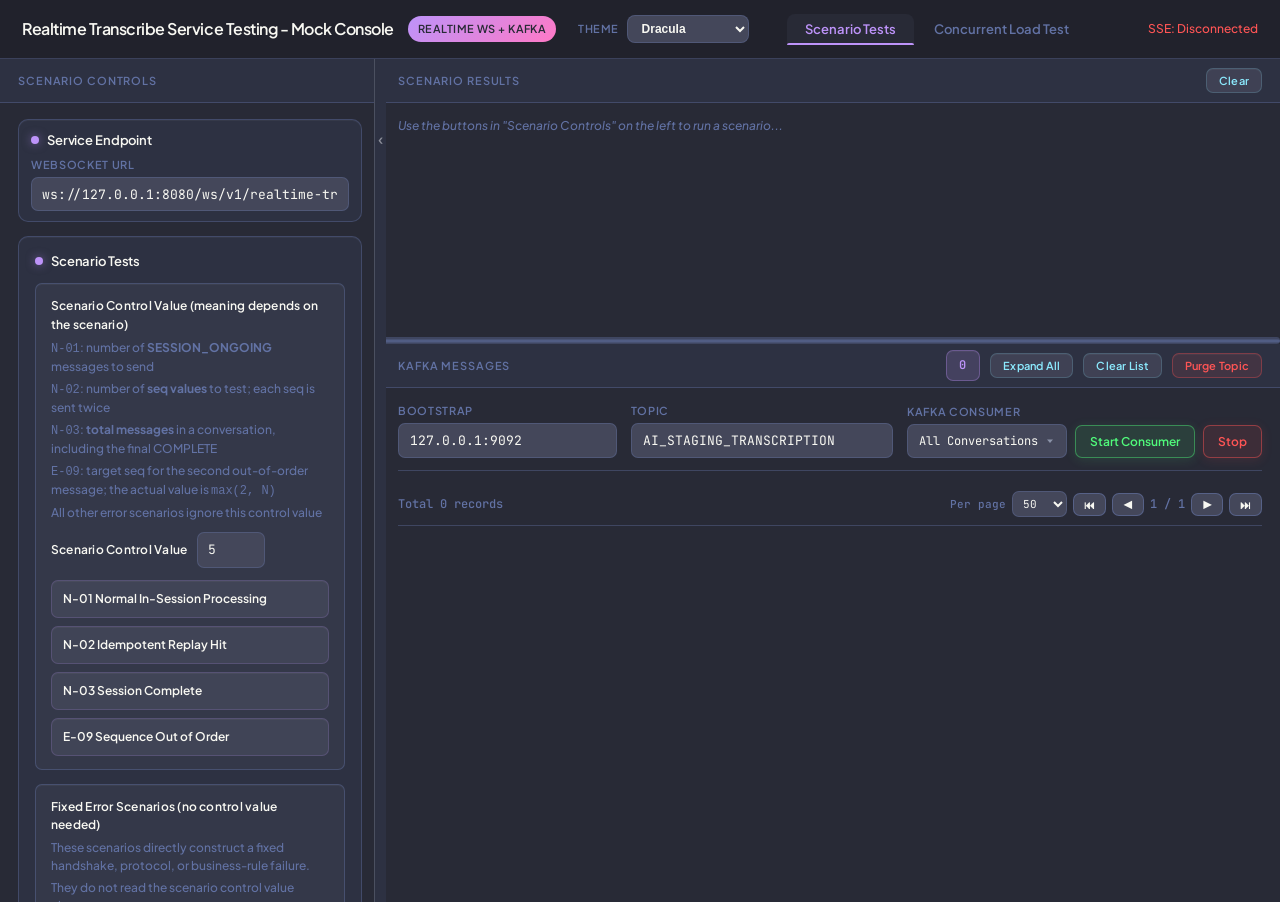
==== mock_client/static/index.html @ d05e58ec "Relocate mock client and remove unused playlist UI" ====
<!DOCTYPE html>
<html lang="en">
<head>
<meta charset="UTF-8">
<meta name="viewport" content="width=device-width, initial-scale=1.0">
<title>Realtime Transcribe Service Testing - Mock Console</title>
<link rel="preconnect" href="https://fonts.googleapis.com">
<link rel="preconnect" href="https://fonts.gstatic.com" crossorigin>
<link href="https://fonts.googleapis.com/css2?family=JetBrains+Mono:wght@400;500&family=Plus+Jakarta+Sans:ital,wght@0,400;0,500;0,600;0,700;1,400&display=swap" rel="stylesheet">
<style>
:root {
  --bg: #1f232b;
  --bg-elevated: #282c34;
  --bg2: #232933;
  --bg3: #2c3440;
  --border: rgba(171, 178, 191, 0.2);
  --border-strong: rgba(171, 178, 191, 0.36);
  --text: #c4cad4;
  --text2: #8b93a1;
  --text-muted: var(--text2);
  --accent: #61afef;
  --accent-dim: rgba(97, 175, 239, 0.16);
  --accent-glow: rgba(97, 175, 239, 0.34);
  --green: #98c379;
  --red: #e06c75;
  --yellow: #e5c07b;
  --orange: #d19a66;
  --font-mono: 'JetBrains Mono', 'Cascadia Code', 'Fira Code', monospace;
  --font-sans: 'Plus Jakarta Sans', system-ui, sans-serif;
  --radius: 10px;
  --radius-sm: 7px;
  /* Type scale: body 14 -> title 16 -> section 13 -> secondary 12 -> label 11 */
  --fs-body: 14px;
  --fs-title: 16px;
  --fs-heading: 13px;
  --fs-ui: 13px;
  --fs-sm: 12px;
  --fs-overline: 11px;
  --fs-mono: 12px;
  --fs-stat: 28px;
  --fs-stat-scenario: 22px;
  --fw-normal: 500;
  --fw-ui: 600;
  --fw-head: 600;
  --fw-overline: 600;
  --fw-label: 600;
  /* Text color on solid buttons (primary and filled danger/success hover states) */
  --btn-on-solid: #f8fafc;
}
[data-theme="night-blue"] {
  --bg: #0f172a;
  --bg-elevated: #111b33;
  --bg2: #17233f;
  --bg3: #1e2d52;
  --border: rgba(148, 163, 184, 0.25);
  --border-strong: rgba(148, 163, 184, 0.45);
  --text: #dbe7ff;
  --text2: #9cb0d9;
  --accent: #38bdf8;
  --accent-dim: rgba(56, 189, 248, 0.18);
  --accent-glow: rgba(56, 189, 248, 0.4);
}
[data-theme="high-contrast"] {
  --bg: #000000;
  --bg-elevated: #0b0b0b;
  --bg2: #121212;
  --bg3: #1b1b1b;
  --border: rgba(255, 255, 255, 0.35);
  --border-strong: rgba(255, 255, 255, 0.62);
  --text: #f5f5f5;
  --text2: #cfcfcf;
  --accent: #00e5ff;
  --accent-dim: rgba(0, 229, 255, 0.2);
  --accent-glow: rgba(0, 229, 255, 0.45);
}
/* Dracula — https://draculatheme.com */
[data-theme="dracula"] {
  --bg: #282a36;
  --bg-elevated: #21222c;
  --bg2: #2d3142;
  --bg3: #44475a;
  --border: rgba(98, 114, 164, 0.4);
  --border-strong: rgba(98, 114, 164, 0.62);
  --text: #f8f8f2;
  --text2: #6272a4;
  --text-muted: #6272a4;
  --accent: #bd93f9;
  --accent-dim: rgba(189, 147, 249, 0.22);
  --accent-glow: rgba(189, 147, 249, 0.5);
  --green: #50fa7b;
  --red: #ff5555;
  --yellow: #f1fa8c;
  --orange: #ffb86c;
  --btn-on-solid: #282a36;
}
[data-theme="dracula"] body {
  background-image:
    radial-gradient(ellipse 120% 80% at 50% -28%, rgba(189, 147, 249, 0.14), transparent 55%),
    radial-gradient(ellipse 80% 50% at 100% 0%, rgba(255, 121, 198, 0.1), transparent 46%);
}
[data-theme="dracula"] header .tag {
  background: linear-gradient(135deg, #bd93f9, #ff79c6);
  color: #282a36;
}
[data-theme="dracula"] .kafka-meta-seq {
  color: #282a36 !important;
  background: linear-gradient(135deg, #bd93f9, #8be9fd);
  box-shadow: 0 0 0 1px rgba(189, 147, 249, 0.55), 0 2px 10px rgba(139, 233, 253, 0.18);
}
[data-theme="dracula"] .kafka-msg .body {
  background: #1e1f29;
  border-color: rgba(189, 147, 249, 0.35);
}
[data-theme="dracula"] .json-key { color: #ff79c6; }
[data-theme="dracula"] .json-string { color: #f1fa8c; }
[data-theme="dracula"] .json-number { color: #bd93f9; }
[data-theme="dracula"] .json-bool { color: #8be9fd; }
[data-theme="dracula"] .json-null { color: #6272a4; }
[data-theme="dracula"] .scenario-toggle-btn:hover {
  background: #44475a !important;
  border-color: rgba(189, 147, 249, 0.55) !important;
}
[data-theme="dracula"] .scenario-toggle-btn:hover::before {
  color: #bd93f9;
}
[data-theme="dracula"] button.primary {
  background: linear-gradient(135deg, #bd93f9, #ff79c6);
  color: var(--btn-on-solid);
  box-shadow: 0 2px 14px rgba(189, 147, 249, 0.35);
}
[data-theme="dracula"] button.primary:hover {
  color: var(--btn-on-solid);
}
[data-theme="dracula"] button.success {
  border-color: rgba(80, 250, 123, 0.42);
  color: #50fa7b;
  background: rgba(80, 250, 123, 0.1);
  box-shadow: 0 2px 12px rgba(80, 250, 123, 0.12);
}
[data-theme="dracula"] button.success:hover {
  background: #50fa7b;
  color: #282a36;
  border-color: #50fa7b;
}
[data-theme="dracula"] button.danger {
  border-color: rgba(255, 85, 85, 0.45);
  color: #ff5555;
  background: rgba(255, 85, 85, 0.1);
  box-shadow: 0 2px 12px rgba(255, 85, 85, 0.12);
}
[data-theme="dracula"] button.danger:hover {
  background: #ff5555;
  color: #f8f8f2;
  border-color: #ff5555;
}
[data-theme="dracula"] .panel-header-action {
  background: rgba(68, 71, 90, 0.78) !important;
  border-color: rgba(139, 233, 253, 0.18) !important;
  color: #8be9fd !important;
  box-shadow: inset 0 1px 0 rgba(255, 255, 255, 0.04);
}
[data-theme="dracula"] .panel-header-action:hover {
  background: rgba(139, 233, 253, 0.14) !important;
  color: #8be9fd !important;
  border-color: rgba(139, 233, 253, 0.45) !important;
}
[data-theme="dracula"] .panel-header-action--purge {
  background: rgba(255, 85, 85, 0.1) !important;
  border-color: rgba(255, 85, 85, 0.32) !important;
  color: #ff5555 !important;
}
[data-theme="dracula"] .panel-header-action--purge:hover {
  background: #ff5555 !important;
  color: #282a36 !important;
  border-color: #ff5555 !important;
}
[data-theme="dracula"] button.btn-scenario {
  background: rgba(68, 71, 90, 0.82);
  border-color: rgba(189, 147, 249, 0.18);
  color: #f8f8f2;
  box-shadow: inset 0 1px 0 rgba(255, 255, 255, 0.04);
}
[data-theme="dracula"] button.btn-scenario:hover {
  background: rgba(189, 147, 249, 0.12);
  border-color: rgba(189, 147, 249, 0.42);
  color: #f8f8f2;
}
[data-theme="dracula"] .cp-scenario-subcard {
  background: rgba(68, 71, 90, 0.34);
  border-color: rgba(98, 114, 164, 0.42);
  box-shadow: inset 0 1px 0 rgba(255, 255, 255, 0.04);
}
[data-theme="dracula"] .kafka-count-pill {
  display: inline-flex;
  align-items: center;
  justify-content: center;
  min-height: 31px;
  padding: 5px 12px;
  border-radius: var(--radius-sm);
  background: rgba(189, 147, 249, 0.16);
  border: 1px solid rgba(189, 147, 249, 0.32);
  color: #bd93f9;
  box-shadow: inset 0 1px 0 rgba(255, 255, 255, 0.04);
}
[data-theme="dracula"] .load-page {
  background: rgba(98, 114, 164, 0.2);
}
* { margin: 0; padding: 0; box-sizing: border-box; }
body {
  background: var(--bg);
  background-image:
    radial-gradient(ellipse 120% 80% at 50% -30%, rgba(45, 212, 191, 0.07), transparent 55%),
    radial-gradient(ellipse 80% 50% at 100% 0%, rgba(99, 102, 241, 0.05), transparent 45%);
  color: var(--text);
  font-family: var(--font-sans);
  font-size: var(--fs-body);
  line-height: 1.55;
  font-weight: var(--fw-normal);
  min-height: 100vh;
}
header {
  background: var(--bg-elevated);
  border-bottom: 1px solid var(--border);
  padding: 14px 22px;
  display: flex;
  align-items: center;
  gap: 14px;
  backdrop-filter: blur(8px);
}
header h1 {
  font-size: var(--fs-title);
  font-weight: var(--fw-head);
  letter-spacing: -0.03em;
  color: var(--text);
}
header .tag {
  background: linear-gradient(135deg, var(--accent), #22b8cf);
  color: #04201c;
  font-size: var(--fs-overline);
  padding: 4px 10px;
  border-radius: 999px;
  font-weight: var(--fw-overline);
  letter-spacing: 0.04em;
  text-transform: uppercase;
}
.theme-switch {
  display: inline-flex;
  align-items: center;
  gap: 8px;
  margin-left: 8px;
}
.theme-switch label {
  font-size: var(--fs-overline);
  color: var(--text-muted);
  text-transform: uppercase;
  letter-spacing: 0.04em;
  font-weight: var(--fw-overline);
}
.theme-switch select {
  background: var(--bg3);
  color: var(--text);
  border: 1px solid var(--border);
  border-radius: 8px;
  padding: 5px 10px;
  font-size: var(--fs-sm);
  font-weight: var(--fw-ui);
}
.scenario-page {
  --control-panel-width: 380px;
  --scenario-divider-x: var(--control-panel-width);
  --scenario-toggle-gutter: 12px;
  height: 100%;
  display: grid;
  grid-template-columns: var(--control-panel-width) 1fr;
  gap: 0;
  background: var(--bg);
  position: relative;
}
.scenario-page::after {
  content: "";
  position: absolute;
  top: 0;
  bottom: 0;
  left: var(--scenario-divider-x);
  width: 1px;
  background: transparent;
  pointer-events: none;
  z-index: 2;
}
.scenario-page.control-hidden {
  grid-template-columns: 1fr;
}
.scenario-page.control-hidden::after {
  display: none;
}
.scenario-page.control-hidden .scenario-main {
  padding-left: var(--scenario-toggle-gutter);
  background: var(--bg);
}
.scenario-page.control-hidden .control-panel {
  display: none;
}
.scenario-toggle-btn {
  position: absolute;
  top: 0;
  bottom: 0;
  left: calc(var(--scenario-divider-x) - 6px);
  transform: none;
  z-index: 8;
  display: inline-flex;
  background: var(--bg2) !important;
  border: 0 !important;
  border-left: 1px solid rgba(171, 178, 191, 0.24) !important;
  border-right: 0 !important;
  color: var(--text) !important;
  border-radius: 0;
  width: 12px;
  height: auto;
  padding: 0;
  font-size: 0;
  font-weight: 600;
  align-items: center;
  justify-content: center;
  box-shadow: none;
  transition: background 140ms ease, color 140ms ease, border-color 140ms ease;
}
.scenario-toggle-btn::before {
  content: "‹";
  position: absolute;
  top: 72px;
  left: 50%;
  transform: translateX(-50%);
  color: rgba(232, 234, 239, 0.52);
  font-size: 16px;
  font-weight: 500;
  line-height: 1;
  transition: color 140ms ease;
}
.scenario-page.control-hidden .scenario-toggle-btn {
  left: 0;
}
.scenario-page.control-hidden .scenario-toggle-btn::before {
  content: "›";
}
.scenario-toggle-btn:hover {
  color: inherit !important;
  border-color: rgba(97, 175, 239, 0.48) !important;
  background: #2b3240 !important;
}
.scenario-toggle-btn:hover::before {
  color: rgba(97, 175, 239, 0.95);
}
.scenario-empty-hint {
  font-size: var(--fs-sm);
  color: var(--text-muted);
  font-style: italic;
  font-weight: var(--fw-normal);
  line-height: 1.55;
}
.panel {
  background: var(--bg);
  overflow: hidden;
  display: flex;
  flex-direction: column;
}
.content-panel {
  min-height: 0;
}
.panel-header {
  background: var(--bg2);
  padding: 11px 18px;
  font-size: var(--fs-overline);
  font-weight: var(--fw-overline);
  color: var(--text-muted);
  text-transform: uppercase;
  letter-spacing: 0.08em;
  border-bottom: 1px solid var(--border);
  flex-shrink: 0;
}
.scenario-page .panel-header {
  height: 44px;
  padding: 0 18px;
  display: flex;
  align-items: center;
}
.scenario-results-header {
  display: flex;
  align-items: center;
  justify-content: space-between;
  gap: 12px;
}
.scenario-results-header > span:first-child {
  flex-shrink: 0;
}
.panel-header-action {
  flex-shrink: 0;
  background: var(--bg3) !important;
  border: 1px solid var(--border) !important;
  color: var(--text-muted) !important;
  padding: 5px 12px !important;
  font-size: var(--fs-overline) !important;
  font-weight: var(--fw-ui);
  text-transform: none;
  letter-spacing: 0.02em;
}
.panel-header-action:hover {
  color: var(--accent) !important;
  border-color: var(--accent) !important;
}
.panel-header-action--purge {
  border-color: rgba(248, 113, 113, 0.4) !important;
  color: var(--red) !important;
}
.panel-header-action--purge:hover {
  background: rgba(248, 113, 113, 0.12) !important;
  border-color: var(--red) !important;
  color: #fff !important;
}
.panel-body {
  flex: 1;
  overflow-y: auto;
  padding: 14px 18px;
}
.control-panel {
  min-height: 0;
  border-right: 0;
}
.control-panel.collapsed .panel-body.control-strip {
  display: none;
}
.control-panel.collapsed .panel-header.control-panel-header {
  border-bottom-color: var(--border);
}
.control-panel-header {
  display: flex;
  align-items: center;
  justify-content: space-between;
  gap: 12px;
  cursor: default;
}
.control-panel-header > span:first-child {
  flex: 1;
}
.control-collapse-btn {
  flex-shrink: 0;
  background: var(--bg3) !important;
  border: 1px solid var(--border) !important;
  color: var(--text-muted) !important;
  padding: 5px 12px !important;
  font-size: var(--fs-overline) !important;
  font-weight: var(--fw-ui);
}
.control-collapse-btn:hover {
  color: var(--accent) !important;
  border-color: var(--accent) !important;
}
.control-panel .panel-body.control-strip {
  display: grid;
  grid-template-columns: 1fr;
  gap: 14px;
  align-items: start;
  align-content: start;
  overflow-y: auto;
  padding: 16px 18px;
}
.scenario-main {
  min-height: 0;
  height: 100%;
  display: flex;
  flex-direction: column;
  gap: 0;
  background: var(--bg);
  --scenario-split: 33%;
}
.scenario-main-split-top {
  flex: 0 0 var(--scenario-split, 33%);
  min-height: 100px;
  max-height: 85%;
}
.scenario-main-split-bottom {
  flex: 1 1 auto;
  min-height: 140px;
}
.scenario-main-split-top,
.scenario-main-split-bottom {
  min-width: 0;
  overflow: hidden;
}
.scenario-main-resizer {
  flex: 0 0 7px;
  margin: 0;
  border: none;
  padding: 0;
  cursor: row-resize;
  background: var(--border);
  position: relative;
  z-index: 3;
  touch-action: none;
  transition: background 0.12s ease;
}
.scenario-main-resizer:hover,
.scenario-main-resizer:focus-visible {
  background: var(--accent-dim);
}
.scenario-main-resizer::after {
  content: "";
  position: absolute;
  left: 0;
  right: 0;
  top: 50%;
  transform: translateY(-50%);
  height: 3px;
  border-radius: 2px;
  background: var(--border-strong);
  opacity: 0.85;
  pointer-events: none;
}
.scenario-page > .scenario-main {
  min-height: 0;
}
@media (max-width: 1200px) {
  .scenario-page {
    --control-panel-width: 320px;
    --scenario-divider-x: var(--control-panel-width);
    grid-template-columns: var(--control-panel-width) 1fr;
  }
}
@media (max-width: 1100px) {
  .scenario-page {
    grid-template-columns: 1fr;
    grid-template-rows: auto 1fr;
  }
  .scenario-main {
    --scenario-split: 45%;
  }
  .control-panel .panel-body.control-strip {
    grid-template-columns: 1fr;
  }
}
.cp-card {
  background: var(--bg2);
  border: 1px solid var(--border);
  border-radius: var(--radius);
  padding: 14px 16px;
  box-shadow: 0 1px 0 rgba(255, 255, 255, 0.04) inset;
}
.cp-card.scenario-endpoint-card {
  padding: 10px 12px;
}
.cp-card.scenario-endpoint-card .cp-card-title {
  margin-bottom: 6px;
}
.cp-card.scenario-endpoint-card .cp-label {
  margin-bottom: 4px;
}
.cp-card.scenario-endpoint-card input[type="text"] {
  height: 34px;
  padding: 6px 10px;
}
.cp-card-title {
  display: flex;
  align-items: center;
  gap: 8px;
  font-size: var(--fs-heading);
  font-weight: var(--fw-head);
  color: var(--text);
  letter-spacing: -0.01em;
  margin-bottom: 12px;
}
.cp-card-dot {
  width: 8px;
  height: 8px;
  border-radius: 50%;
  background: var(--accent);
  box-shadow: 0 0 10px var(--accent-glow);
}
.cp-label {
  display: block;
  font-size: var(--fs-overline);
  font-weight: var(--fw-label);
  color: var(--text-muted);
  text-transform: uppercase;
  letter-spacing: 0.06em;
  margin-bottom: 6px;
}
.cp-input-full,
.form-group input[type="text"],
.form-group input[type="number"],
input[type="text"], input[type="number"] {
  background: var(--bg3);
  border: 1px solid var(--border);
  color: var(--text);
  padding: 8px 11px;
  border-radius: var(--radius-sm);
  font-size: var(--fs-ui);
  font-family: var(--font-mono);
  outline: none;
  width: 100%;
  transition: border-color 0.15s, box-shadow 0.15s;
}
input:focus {
  border-color: var(--accent);
  box-shadow: 0 0 0 3px var(--accent-dim);
}
.cp-scenario-toolbar {
  display: flex;
  flex-direction: column;
  gap: 14px;
}
.cp-scenario-subcard {
  background: var(--bg3);
  border: 1px solid var(--border);
  border-radius: var(--radius-sm);
  padding: 13px 15px;
}
.cp-scenario-subtitle {
  font-size: var(--fs-sm);
  font-weight: var(--fw-head);
  color: var(--text);
  letter-spacing: 0.02em;
  margin-bottom: 4px;
}
.cp-scenario-subhint {
  font-size: var(--fs-sm);
  color: var(--text-muted);
  line-height: 1.5;
  margin-bottom: 10px;
  font-weight: var(--fw-normal);
}
.cp-scenario-subhint > div + div {
  margin-top: 4px;
}
.cp-scenario-runall {
  padding-top: 2px;
}
.cp-load-hint {
  font-size: var(--fs-sm);
  color: var(--text-muted);
  line-height: 1.5;
  margin: 0 0 12px 0;
  padding: 10px 12px;
  background: var(--bg3);
  border-radius: var(--radius-sm);
  border: 1px solid var(--border);
  font-weight: var(--fw-normal);
}
.cp-load-hint strong {
  color: var(--accent);
  font-weight: var(--fw-ui);
}
.cp-load-status {
  font-size: var(--fs-sm);
  line-height: 1.5;
  margin: 0 0 12px 0;
  padding: 10px 12px;
  border-radius: var(--radius-sm);
  border: 1px solid var(--border);
  background: var(--bg3);
  color: var(--text-muted);
  font-weight: var(--fw-normal);
}
.cp-load-status--idle {
  border-style: dashed;
  opacity: 0.95;
}
.cp-load-status--running {
  border-color: rgba(45, 212, 191, 0.45);
  background: var(--accent-dim);
  color: var(--text);
  box-shadow: 0 0 0 1px rgba(45, 212, 191, 0.12);
}
.cp-load-status--running::before {
  content: '';
  display: inline-block;
  width: 7px;
  height: 7px;
  margin-right: 8px;
  margin-bottom: 1px;
  border-radius: 50%;
  background: var(--accent);
  box-shadow: 0 0 8px var(--accent-glow);
  vertical-align: middle;
  animation: cp-pulse 1.2s ease-in-out infinite;
}
@keyframes cp-pulse {
  0%, 100% { opacity: 1; transform: scale(1); }
  50% { opacity: 0.55; transform: scale(0.92); }
}
.cp-load-status--done {
  border-color: rgba(74, 222, 128, 0.4);
  background: rgba(74, 222, 128, 0.08);
  color: var(--text);
}
.cp-load-status--done strong {
  color: var(--green);
}
.cp-nmessages {
  display: flex;
  align-items: flex-end;
  gap: 10px;
  flex-shrink: 0;
  margin-bottom: 12px;
}
.cp-nmessages > .cp-label {
  margin-bottom: 0;
  align-self: center;
  line-height: 1.3;
  text-transform: none;
  letter-spacing: 0.02em;
  font-size: var(--fs-sm);
  color: var(--text);
}
.cp-input-with-suffix {
  display: inline-flex;
  align-items: center;
  gap: 6px;
  background: var(--bg3);
  border: 1px solid var(--border);
  border-radius: var(--radius-sm);
  padding: 0 8px 0 10px;
  height: 36px;
}
.cp-input-with-suffix:focus-within {
  border-color: var(--accent);
  box-shadow: 0 0 0 3px var(--accent-dim);
}
.cp-input-with-suffix input {
  border: none;
  background: transparent;
  padding: 6px 0;
  width: 42px;
  min-width: 0;
  box-shadow: none !important;
}
.cp-input-with-suffix input:focus { outline: none; }
.cp-suffix {
  font-size: var(--fs-sm);
  color: var(--text-muted);
  font-weight: var(--fw-normal);
}
.cp-scenario-btns {
  display: grid;
  grid-template-columns: 1fr;
  gap: 8px;
  align-items: stretch;
}
.cp-scenario-btns > button { width: 100%; }
.cp-scenario-runall > button { width: 100%; }
.cp-load-grid {
  display: grid;
  grid-template-columns: repeat(3, 1fr);
  gap: 10px 12px;
  margin-bottom: 12px;
}
@media (max-width: 520px) {
  .cp-load-grid { grid-template-columns: 1fr; }
}
.cp-load-actions {
  display: flex;
  gap: 8px;
  flex-wrap: wrap;
  align-items: center;
}
.form-group {
  display: flex;
  flex-direction: column;
  gap: 4px;
}
.form-group label {
  font-size: var(--fs-overline);
  font-weight: var(--fw-label);
  color: var(--text-muted);
  text-transform: uppercase;
  letter-spacing: 0.06em;
}
button {
  background: var(--bg3);
  border: 1px solid var(--border-strong);
  color: var(--text);
  padding: 8px 14px;
  border-radius: var(--radius-sm);
  font-size: var(--fs-sm);
  font-family: var(--font-sans);
  cursor: pointer;
  transition: background 0.15s, border-color 0.15s, color 0.15s, transform 0.1s;
  font-weight: var(--fw-ui);
  white-space: nowrap;
}
button:hover {
  background: var(--bg);
  border-color: var(--accent);
  color: var(--accent);
}
button:active { transform: scale(0.98); }
button.btn-scenario {
  display: flex;
  align-items: center;
  justify-content: flex-start;
  width: 100%;
  min-height: 38px;
  padding: 7px 11px;
  font-size: var(--fs-sm);
  font-weight: var(--fw-ui);
  border-color: var(--border-strong);
  color: var(--text);
  background: var(--bg3);
  text-align: left;
}
button.btn-scenario:hover {
  color: var(--accent);
  border-color: var(--accent);
  background: var(--bg);
}
button.primary {
  background: linear-gradient(135deg, var(--accent), #14b8a6);
  border: none;
  color: var(--btn-on-solid);
  box-shadow: 0 2px 12px rgba(45, 212, 191, 0.25);
}
button.primary:hover {
  opacity: 0.95;
  color: var(--btn-on-solid);
  border: none;
}
button.danger {
  border-color: rgba(248, 113, 113, 0.45);
  color: var(--red);
  background: rgba(248, 113, 113, 0.06);
}
button.danger:hover {
  background: var(--red);
  color: var(--btn-on-solid);
  border-color: var(--red);
}
button.success {
  border-color: rgba(74, 222, 128, 0.45);
  color: var(--green);
  background: rgba(74, 222, 128, 0.08);
}
button.success:hover {
  background: var(--green);
  color: var(--btn-on-solid);
  border-color: var(--green);
}
.btn-row {
  display: flex;
  gap: 8px;
  flex-wrap: wrap;
  align-items: center;
}

/* Scenario cards */
.scenario-card {
  background: var(--bg2);
  border: 1px solid var(--border);
  border-radius: var(--radius-sm);
  padding: 14px;
  margin-bottom: 10px;
  box-shadow: 0 1px 0 rgba(255, 255, 255, 0.03) inset;
}
.scenario-card.pass { border-left: 3px solid var(--green); }
.scenario-card.fail { border-left: 3px solid var(--red); }
.scenario-card.running { border-left: 3px solid var(--yellow); }
.scenario-card .title {
  font-weight: var(--fw-head);
  font-size: var(--fs-heading);
  margin-bottom: 8px;
  display: flex;
  flex-wrap: wrap;
  align-items: center;
  gap: 6px 10px;
  row-gap: 4px;
}
.scenario-card .title .scenario-name {
  flex-shrink: 0;
}
.scenario-card .title .badge {
  margin-left: auto;
  flex-shrink: 0;
}
.scenario-cid-inline {
  font-family: var(--font-mono);
  font-size: var(--fs-overline);
  font-weight: var(--fw-normal);
  color: var(--accent);
  max-width: min(52vw, 420px);
  overflow: hidden;
  text-overflow: ellipsis;
  white-space: nowrap;
  cursor: pointer;
  padding: 2px 6px;
  border-radius: 4px;
  background: var(--accent-dim);
  border: 1px solid var(--border);
}
.scenario-cid-inline:hover {
  border-color: var(--accent);
}
.scenario-card .badge {
  font-size: var(--fs-overline);
  padding: 1px 6px;
  border-radius: 3px;
  font-weight: var(--fw-ui);
}
.badge.pass { background: var(--green); color: #000; }
.badge.fail { background: var(--red); color: #fff; }
.badge.running { background: var(--yellow); color: #000; }
.step-list {
  font-family: var(--font-mono);
  font-size: var(--fs-mono);
  color: var(--text-muted);
  max-height: min(40vh, 480px);
  overflow-y: auto;
}
.step-list .step { padding: 2px 0; }
.step-list .step.error { color: var(--red); }
.step-list .step.ok { color: var(--green); }

/* Kafka viewer */
.kafka-msg {
  background: var(--bg2);
  border: 1px solid var(--border);
  border-radius: var(--radius-sm);
  padding: 10px 12px;
  margin-bottom: 8px;
  width: 100%;
  font-family: var(--font-mono);
  font-size: var(--fs-mono);
  cursor: pointer;
}
.kafka-msg:hover { border-color: var(--accent); }
.kafka-msg .meta {
  display: flex;
  flex-wrap: wrap;
  align-items: center;
  gap: 8px 12px;
  color: var(--text-muted);
  margin-bottom: 4px;
}
.kafka-msg .meta span { font-size: var(--fs-overline); }
.kafka-meta-seq {
  flex-shrink: 0;
  font-size: var(--fs-overline) !important;
  font-weight: var(--fw-ui);
  font-family: var(--font-mono);
  color: #04221e !important;
  background: linear-gradient(135deg, var(--accent), #5eead4);
  padding: 3px 9px;
  border-radius: 5px;
  box-shadow: 0 0 0 1px rgba(45, 212, 191, 0.45), 0 2px 8px rgba(45, 212, 191, 0.15);
  letter-spacing: 0.02em;
}
.kafka-meta-seq.kafka-meta-seq--na {
  background: var(--bg3);
  color: var(--text-muted) !important;
  box-shadow: none;
  border: 1px solid var(--border);
  font-weight: var(--fw-ui);
}
.kafka-msg .body {
  display: none;
  white-space: pre;
  word-break: normal;
  color: var(--text);
  margin-top: 8px;
  max-height: 320px;
  overflow: auto;
  background: #1e222a;
  border: 1px solid rgba(97, 175, 239, 0.28);
  border-radius: 8px;
  padding: 12px 14px;
  line-height: 1.5;
  tab-size: 2;
}
.kafka-msg.expanded .body { display: block; }
.kafka-msg .body code {
  display: block;
  min-width: 100%;
  font-family: var(--font-mono);
  font-size: var(--fs-mono);
}
.json-key { color: #e06c75; }
.json-string { color: #98c379; }
.json-number { color: #d19a66; }
.json-bool { color: #56b6c2; }
.json-null { color: #c678dd; }
.kafka-toolbar {
  display: flex;
  flex-wrap: wrap;
  align-items: flex-end;
  gap: 10px 14px;
  margin-bottom: 12px;
  padding-bottom: 12px;
  border-bottom: 1px solid var(--border);
}
.kafka-toolbar .form-group {
  min-width: 0;
}
.kafka-toolbar .form-group label .kafka-inline-status {
  font-size: var(--fs-overline);
  color: var(--text-muted);
  text-transform: none;
  letter-spacing: 0;
  margin-left: 6px;
}
.kafka-toolbar input[type="text"] { width: 100%; min-width: 120px; }
.kafka-consume-controls {
  display: flex;
  flex-wrap: wrap;
  align-items: center;
  gap: 8px;
}
select.cp-select {
  appearance: none;
  background: var(--bg3) url("data:image/svg+xml,%3Csvg xmlns='http://www.w3.org/2000/svg' width='12' height='12' viewBox='0 0 12 12'%3E%3Cpath fill='%238b93a8' d='M3 4.5L6 8l3-3.5'/%3E%3C/svg%3E") no-repeat right 10px center;
  border: 1px solid var(--border);
  color: var(--text);
  padding: 8px 28px 8px 11px;
  border-radius: var(--radius-sm);
  font-size: var(--fs-sm);
  font-family: var(--font-mono);
  min-width: 160px;
  max-width: min(280px, 100%);
  cursor: pointer;
  outline: none;
}
select.cp-select:focus {
  border-color: var(--accent);
  box-shadow: 0 0 0 3px var(--accent-dim);
}
.kafka-messages-scroll {
  flex: 1;
  min-height: 0;
  overflow-y: auto;
}
.kafka-pager {
  display: flex;
  align-items: center;
  justify-content: space-between;
  gap: 10px;
  padding: 8px 0;
  border-bottom: 1px solid var(--border);
  margin-bottom: 10px;
  font-size: var(--fs-sm);
  color: var(--text-muted);
  font-family: var(--font-mono);
  flex-shrink: 0;
}
.kafka-pager-info {
  display: flex;
  align-items: center;
  gap: 12px;
}
.kafka-pager-info .kafka-pager-total {
  color: var(--accent);
  font-weight: var(--fw-head);
}
.kafka-pager-nav {
  display: flex;
  align-items: center;
  gap: 6px;
}
.kafka-pager-nav button {
  padding: 4px 10px;
  font-size: var(--fs-overline);
  font-weight: var(--fw-ui);
}
.kafka-pager-nav button:disabled {
  opacity: 0.35;
  cursor: not-allowed;
}
.kafka-pager-nav select {
  padding: 4px 6px;
  font-size: var(--fs-overline);
  background: var(--bg3);
  border: 1px solid var(--border);
  color: var(--text);
  border-radius: var(--radius-sm);
  font-family: var(--font-mono);
}
.kafka-panel-body {
  display: flex;
  flex-direction: column;
  min-height: 0;
}
.kafka-panel-banner {
  display: flex;
  align-items: center;
  justify-content: space-between;
  gap: 12px;
}
.kafka-banner-actions {
  display: flex;
  align-items: center;
  gap: 10px;
  flex-shrink: 0;
}
.kafka-count-pill {
  font-family: var(--font-mono);
  font-size: var(--fs-sm);
  font-weight: var(--fw-head);
  color: var(--accent);
  padding: 3px 10px;
  border-radius: 6px;
  background: var(--accent-dim);
  border: 1px solid var(--border);
}

/* Stats (embedded inside the load-test card; scenarios and load tests share one SSE metric stream) */
.cp-load-stats {
  margin-top: 14px;
  padding-top: 14px;
  border-top: 1px solid var(--border);
}
.cp-load-stats-title {
  font-size: var(--fs-overline);
  font-weight: var(--fw-overline);
  color: var(--text-muted);
  text-transform: uppercase;
  letter-spacing: 0.06em;
  margin-bottom: 6px;
}
.cp-load-stats-hint {
  font-size: var(--fs-sm);
  color: var(--text-muted);
  line-height: 1.5;
  margin-bottom: 10px;
  font-weight: var(--fw-normal);
}
.cp-load-errors {
  margin-top: 12px;
}
.cp-load-errors-title {
  font-size: var(--fs-overline);
  font-weight: var(--fw-overline);
  color: var(--red);
  text-transform: uppercase;
  letter-spacing: 0.06em;
  margin-bottom: 6px;
}
.cp-load-errors-pre {
  margin: 0;
  padding: 10px 12px;
  max-height: 220px;
  overflow: auto;
  font-family: var(--font-mono);
  font-size: var(--fs-mono);
  line-height: 1.5;
  color: var(--text);
  background: rgba(248, 113, 113, 0.06);
  border: 1px solid rgba(248, 113, 113, 0.28);
  border-radius: var(--radius-sm);
  white-space: pre-wrap;
  word-break: break-all;
}
.stats-grid {
  display: grid;
  grid-template-columns: repeat(auto-fit, minmax(100px, 1fr));
  gap: 8px;
}
.stat-card {
  background: var(--bg2);
  border: 1px solid var(--border);
  border-radius: var(--radius-sm);
  padding: 12px 10px;
  text-align: center;
}
.stat-card .value {
  font-size: var(--fs-stat-scenario);
  font-weight: var(--fw-head);
  font-family: var(--font-mono);
  color: var(--accent);
}
.stat-card .label {
  font-size: var(--fs-overline);
  color: var(--text-muted);
  text-transform: uppercase;
  margin-top: 4px;
  font-weight: var(--fw-overline);
}
.stat-card.green .value { color: var(--green); }
.stat-card.red .value { color: var(--red); }
.stat-card.orange .value { color: var(--orange); }

/* Tabs */
.tab-nav { display: flex; gap: 2px; margin-left: 24px; }
.tab-btn {
  background: transparent;
  border: none;
  color: var(--text-muted);
  font-family: var(--font-sans);
  font-size: var(--fs-ui);
  font-weight: var(--fw-ui);
  padding: 7px 18px;
  border-radius: 8px 8px 0 0;
  cursor: pointer;
  transition: color .15s, background .15s;
  position: relative;
}
.tab-btn:hover { color: var(--text); background: rgba(255,255,255,0.04); }
.tab-btn.active {
  color: var(--accent);
  background: var(--bg);
}
.tab-btn.active::after {
  content: '';
  position: absolute;
  bottom: -1px;
  left: 0;
  right: 0;
  height: 2px;
  background: var(--accent);
  border-radius: 2px 2px 0 0;
}
.tab-content { display: none; height: calc(100vh - 57px); }
.tab-content.active { display: block; }

/* Load test tab layout */
.load-page {
  height: 100%;
  display: grid;
  grid-template-columns: 380px 1fr;
  gap: 1px;
  background: rgba(120, 140, 180, 0.12);
}
.load-page > .panel { background: var(--bg); }
.load-page .load-controls { overflow-y: auto; }
.load-page .load-controls .panel-body {
  display: flex;
  flex-direction: column;
  gap: 16px;
}
.load-page .load-dashboard {
  display: flex;
  flex-direction: column;
  overflow: hidden;
}
.load-dashboard-body {
  flex: 1;
  overflow-y: auto;
  padding: 24px 28px;
}
.load-stats-grid {
  display: grid;
  grid-template-columns: repeat(auto-fit, minmax(180px, 1fr));
  gap: 12px;
  margin-bottom: 24px;
}
.metric-groups {
  display: grid;
  grid-template-columns: repeat(2, minmax(320px, 1fr));
  gap: 14px;
  margin-bottom: 24px;
}
.metric-group {
  background: var(--bg2);
  border: 1px solid var(--border);
  border-radius: var(--radius);
  padding: 12px;
}
.metric-group-title {
  font-size: var(--fs-overline);
  font-weight: var(--fw-overline);
  color: var(--text-muted);
  text-transform: uppercase;
  letter-spacing: 0.06em;
  margin: 0 0 10px;
}
.metric-group .load-stats-grid {
  margin-bottom: 0;
  grid-template-columns: repeat(3, minmax(120px, 1fr));
  gap: 10px;
}
.load-stat-card {
  background: var(--bg2);
  border: 1px solid var(--border);
  border-radius: var(--radius);
  padding: 20px 16px;
  text-align: center;
}
.load-stat-card .value {
  font-size: var(--fs-stat);
  font-weight: var(--fw-head);
  font-family: var(--font-mono);
  color: var(--accent);
}
.load-stat-card .label {
  font-size: var(--fs-overline);
  color: var(--text-muted);
  text-transform: uppercase;
  margin-top: 6px;
  letter-spacing: 0.04em;
  font-weight: var(--fw-overline);
}
.load-stat-card.green .value { color: var(--green); }
.load-stat-card.red .value { color: var(--red); }
.load-stat-card.orange .value { color: var(--orange); }
.metric-group .load-stat-card {
  background: var(--bg3);
  padding: 16px 10px;
}
.metric-group .load-stat-card .value {
  font-size: calc(var(--fs-stat) * 0.9);
}
.play-insights {
  margin-top: 14px;
  display: grid;
  grid-template-columns: 1fr 1fr 1fr;
  gap: 12px;
  margin-bottom: 16px;
}
.insight-card {
  background: var(--bg2);
  border: 1px solid var(--border);
  border-radius: var(--radius);
  padding: 12px;
  min-height: 96px;
}
.insight-title {
  font-size: var(--fs-overline);
  font-weight: var(--fw-overline);
  color: var(--text-muted);
  text-transform: uppercase;
  letter-spacing: 0.05em;
  margin-bottom: 8px;
}
.heatstrip {
  display: flex;
  align-items: flex-end;
  gap: 2px;
  height: 64px;
}
.heatstrip-empty {
  display: inline-flex;
  align-items: center;
  height: 64px;
  color: var(--text-muted);
  font-size: var(--fs-sm);
}
.heatstrip .bar {
  flex: 1;
  min-width: 3px;
  background: rgba(97, 175, 239, 0.55);
  border-radius: 2px 2px 0 0;
}
.error-rank-list {
  list-style: none;
  margin: 0;
  padding: 0;
  font-family: var(--font-mono);
  font-size: var(--fs-mono);
  color: var(--text);
}
.error-rank-list li {
  display: flex;
  justify-content: space-between;
  padding: 3px 0;
}
.lifecycle-line {
  display: flex;
  gap: 8px;
  align-items: center;
  font-size: var(--fs-mono);
  color: var(--text);
  font-family: var(--font-mono);
  flex-wrap: wrap;
}
.lifecycle-dot {
  width: 8px;
  height: 8px;
  border-radius: 50%;
  background: var(--accent);
}
@media (max-width: 1200px) {
  .play-insights { grid-template-columns: 1fr; }
}
.load-errors-section {
  background: var(--bg2);
  border: 1px solid var(--border);
  border-radius: var(--radius);
  padding: 16px 20px;
}
@media (max-width: 980px) {
  .metric-groups {
    grid-template-columns: 1fr;
  }
}
.load-errors-section .title {
  font-size: var(--fs-sm);
  font-weight: var(--fw-head);
  color: var(--text-muted);
  text-transform: uppercase;
  letter-spacing: 0.06em;
  margin-bottom: 10px;
}
.load-errors-section pre {
  font-family: var(--font-mono);
  font-size: var(--fs-mono);
  color: var(--text);
  background: rgba(248, 113, 113, 0.06);
  border: 1px solid rgba(248, 113, 113, 0.28);
  border-radius: var(--radius-sm);
  padding: 14px;
  white-space: pre-wrap;
  word-break: break-all;
  max-height: 400px;
  overflow-y: auto;
}

/* Scrollbar */
::-webkit-scrollbar { width: 6px; height: 6px; }
::-webkit-scrollbar-track { background: transparent; }
::-webkit-scrollbar-thumb { background: var(--border); border-radius: 3px; }
::-webkit-scrollbar-thumb:hover { background: var(--text2); }
</style>
</head>
<body>

<header>
  <h1>Realtime Transcribe Service Testing - Mock Console</h1>
  <span class="tag">Realtime WS + Kafka</span>
  <div class="theme-switch">
    <label for="theme-select">Theme</label>
    <select id="theme-select" onchange="setTheme(this.value)">
      <option value="dracula">Dracula</option>
      <option value="one-dark">One Dark</option>
      <option value="night-blue">Night Blue</option>
      <option value="high-contrast">High Contrast</option>
    </select>
  </div>
  <nav class="tab-nav">
    <button class="tab-btn active" onclick="switchTab('scenario')">Scenario Tests</button>
    <button class="tab-btn" onclick="switchTab('loadtest')">Concurrent Load Test</button>
  </nav>
  <span id="sse-status" style="margin-left:auto;font-size:12px;color:var(--text2);">SSE: Connecting...</span>
</header>

<!-- ====== Tab 1: Scenario Tests ====== -->
<div class="tab-content active" id="tab-scenario">
<div class="scenario-page" id="scenario-page">
  <button type="button" class="scenario-toggle-btn" id="btn-control-toggle" title="Collapse scenario controls" aria-label="Collapse scenario controls"></button>
  <div class="panel control-panel" id="control-panel">
    <div class="panel-header control-panel-header">
      <span>Scenario Controls</span>
    </div>
    <div class="panel-body control-strip" id="control-panel-body">
      <section class="cp-card scenario-endpoint-card">
        <h3 class="cp-card-title"><span class="cp-card-dot" aria-hidden="true"></span>Service Endpoint</h3>
        <label class="cp-label" for="ws-url">WebSocket URL</label>
        <input type="text" id="ws-url" value="ws://127.0.0.1:8080/ws/v1/realtime-transcriptions" autocomplete="off">
      </section>

      <section class="cp-card">
        <h3 class="cp-card-title"><span class="cp-card-dot" aria-hidden="true"></span>Scenario Tests</h3>
        <div class="cp-scenario-toolbar">
          <div class="cp-scenario-subcard">
            <div class="cp-scenario-subtitle">Scenario Control Value (meaning depends on the scenario)</div>
            <div class="cp-scenario-subhint">
              <div><code>N-01</code>: number of <strong>SESSION_ONGOING</strong> messages to send</div>
              <div><code>N-02</code>: number of <strong>seq values</strong> to test; each seq is sent twice</div>
              <div><code>N-03</code>: <strong>total messages</strong> in a conversation, including the final COMPLETE</div>
              <div><code>E-09</code>: target seq for the second out-of-order message; the actual value is <code>max(2, N)</code></div>
              <div>All other error scenarios ignore this control value</div>
            </div>
            <div class="cp-nmessages">
              <label class="cp-label" for="scenario-messages">Scenario Control Value</label>
              <div class="cp-input-with-suffix" title="Its meaning changes by scenario; only scenarios that use it send this value to the backend">
                <input type="number" id="scenario-messages" value="5" min="1" max="100">
                <span class="cp-suffix"></span>
              </div>
            </div>
            <div class="cp-scenario-btns">
              <button type="button" class="btn-scenario" onclick="runScenario('N-01')">N-01 Normal In-Session Processing</button>
              <button type="button" class="btn-scenario" onclick="runScenario('N-02')">N-02 Idempotent Replay Hit</button>
              <button type="button" class="btn-scenario" onclick="runScenario('N-03')">N-03 Session Complete</button>
              <button type="button" class="btn-scenario" onclick="runScenario('E-09')">E-09 Sequence Out of Order</button>
            </div>
          </div>
          <div class="cp-scenario-subcard cp-scenario-subcard--fixed">
            <div class="cp-scenario-subtitle">Fixed Error Scenarios (no control value needed)</div>
            <div class="cp-scenario-subhint">
              <div>These scenarios directly construct a fixed handshake, protocol, or business-rule failure.</div>
              <div>They do not read the scenario control value above.</div>
            </div>
            <div class="cp-scenario-btns">
              <button type="button" class="btn-scenario" onclick="runScenario('E-01')">E-01 Missing Query conversationId</button>
              <button type="button" class="btn-scenario" onclick="runScenario('E-04')">E-04 Invalid JSON</button>
              <button type="button" class="btn-scenario" onclick="runScenario('E-05')">E-05 Invalid Enum Value</button>
              <button type="button" class="btn-scenario" onclick="runScenario('E-06')">E-06 Missing Required Field</button>
              <button type="button" class="btn-scenario" onclick="runScenario('E-07')">E-07 Field Type Mismatch</button>
              <button type="button" class="btn-scenario" onclick="runScenario('E-08')">E-08 Invalid Timestamp Format</button>
              <button type="button" class="btn-scenario" onclick="runScenario('E-14')">E-14 Query/Body conversationId Mismatch</button>
              <button type="button" class="btn-scenario" onclick="runScenario('E-15')">E-15 Business-Rule Validation Failed</button>
            </div>
          </div>
          <div class="cp-scenario-runall">
            <button type="button" class="primary" onclick="runAllScenarios()" title="Runs N-01 -> N-02 -> N-03 -> E-01 -> E-04 -> E-05 -> E-06 -> E-07 -> E-08 -> E-09 -> E-14 -> E-15; only N-01, N-02, N-03, and E-09 use the scenario control value">Run All</button>
          </div>
        </div>
      </section>
    </div>
  </div>
  <div class="scenario-main" id="scenario-main">
    <!-- Scenario results (shrink the bottom edge to give more space to Kafka) -->
    <div class="panel content-panel scenario-main-split-top" id="scenario-main-top">
      <div class="panel-header scenario-results-header">
        <span>Scenario Results</span>
        <button type="button" class="panel-header-action" id="btn-scenario-clear" onclick="clearScenarioResults()" title="Clear all scenario cards">Clear</button>
      </div>
      <div class="panel-body" id="scenario-results">
        <p class="scenario-empty-hint">Use the buttons in "Scenario Controls" on the left to run a scenario...</p>
      </div>
    </div>
    <button type="button" class="scenario-main-resizer" id="scenario-main-resizer" aria-label="Drag to resize the scenario-results and Kafka areas" title="Drag up or down to resize the Scenario Results and Kafka areas; double-click to restore the default roughly 1:2 split"></button>

    <!-- Kafka viewer -->
    <div class="panel content-panel scenario-main-split-bottom" id="scenario-main-bottom">
      <div class="panel-header kafka-panel-banner">
        <span>Kafka Messages</span>
        <div class="kafka-banner-actions">
          <span id="kafka-count" class="kafka-count-pill" title="Visible rows in the current list">0</span>
          <button type="button" class="panel-header-action" id="btn-kafka-toggle-expand" onclick="toggleAllKafkaMessages()">Expand All</button>
          <button type="button" class="panel-header-action" onclick="clearKafka()" title="Clear the message list and the cached conversationId options">Clear List</button>
          <button type="button" class="panel-header-action panel-header-action--purge" onclick="purgeKafkaTopic()" title="Delete all committed records from the current Bootstrap/Topic using Kafka DeleteRecords; the consumer is stopped first and restored automatically if it was already consuming this topic">Purge Topic</button>
        </div>
      </div>
      <div class="panel-body kafka-panel-body">
        <div class="kafka-toolbar">
          <div class="form-group" style="flex:1;min-width:140px;max-width:220px">
            <label>Bootstrap</label>
            <input type="text" id="kafka-bootstrap" value="127.0.0.1:9092">
          </div>
          <div class="form-group" style="flex:1.2;min-width:160px;max-width:280px">
            <label>Topic</label>
            <input type="text" id="kafka-topic" value="AI_STAGING_TRANSCRIPTION">
          </div>
          <div class="form-group">
            <label>Kafka Consumer<span id="kafka-status" class="kafka-inline-status"></span></label>
            <div class="kafka-consume-controls">
              <select id="kafka-cid-select" class="cp-select" title="Filter the message list below by conversationId; options come from scenario/load-test activity and consumed messages" onchange="onKafkaCidSelectChange()">
                <option value="">All Conversations</option>
              </select>
              <div class="btn-row" style="margin:0">
                <button type="button" class="success" id="btn-kafka-start" onclick="startKafka()">Start Consumer</button>
                <button type="button" class="danger" id="btn-kafka-stop" onclick="stopKafka()">Stop</button>
              </div>
            </div>
          </div>
        </div>
        <div class="kafka-pager" id="kafka-pager">
          <div class="kafka-pager-info">
            <span id="kafka-pager-summary">Total 0 records</span>
          </div>
          <div class="kafka-pager-nav">
            <label style="font-size:11px;color:var(--text2)">Per page</label>
            <select id="kafka-page-size" onchange="onKafkaPageSizeChange(this.value)">
              <option value="50" selected>50</option>
              <option value="100">100</option>
              <option value="200">200</option>
              <option value="500">500</option>
            </select>
            <button type="button" onclick="kafkaPageGo('first')" title="First page">⏮</button>
            <button type="button" onclick="kafkaPageGo('prev')" title="Previous page">◀</button>
            <span id="kafka-pager-pos">1 / 1</span>
            <button type="button" onclick="kafkaPageGo('next')" title="Next page">▶</button>
            <button type="button" onclick="kafkaPageGo('last')" title="Last page">⏭</button>
          </div>
        </div>
        <div id="kafka-messages" class="kafka-messages-scroll"></div>
      </div>
    </div>
  </div>
</div>
</div>

<!-- ====== Tab 2: Concurrent Load Test ====== -->
<div class="tab-content" id="tab-loadtest">
<div class="load-page">
  <div class="panel load-controls">
    <div class="panel-header">Load-Test Controls</div>
    <div class="panel-body">
      <section class="cp-card">
        <h3 class="cp-card-title"><span class="cp-card-dot" aria-hidden="true"></span>Service Endpoint</h3>
        <label class="cp-label" for="load-ws-url">WebSocket URL</label>
        <input type="text" id="load-ws-url" value="ws://127.0.0.1:8080/ws/v1/realtime-transcriptions" autocomplete="off" style="width:100%">
      </section>
      <section class="cp-card">
        <h3 class="cp-card-title"><span class="cp-card-dot" aria-hidden="true"></span>Connection Parameters</h3>
        <p class="cp-load-hint" style="margin-bottom:14px">
          Each connection sends continuous <code>SESSION_ONGOING</code> messages by sequence number, followed by one final <code>SESSION_COMPLETE</code>.
          After you click Start, all connections connect, send, and close in one run.
        </p>
        <div style="display:grid;gap:12px">
          <div>
            <label class="cp-label" for="load-benchmark-preset">Benchmark Preset</label>
            <select id="load-benchmark-preset" class="cp-select" onchange="applyLoadBenchmarkPreset(this.value)" style="width:100%">
              <option value="custom" selected>Custom</option>
              <option value="benchmark-300">300-Concurrency Benchmark</option>
              <option value="benchmark-400">400-Concurrency Benchmark</option>
              <option value="benchmark-500">500-Concurrency Benchmark</option>
            </select>
          </div>
          <div>
            <label class="cp-label" for="load-concurrency">Concurrent Connections</label>
            <input type="number" id="load-concurrency" value="10" min="1" max="10000" style="width:100%">
          </div>
          <div>
            <label class="cp-label" for="load-messages">Messages per Connection</label>
            <input type="number" id="load-messages" value="10" min="1" max="1000" style="width:100%">
          </div>
          <div>
            <label class="cp-label" for="load-interval">Message Interval (ms)</label>
            <input type="number" id="load-interval" value="20" min="0" max="60000" style="width:100%">
          </div>
          <div>
            <label class="cp-label" for="load-rampup">Ramp-up Window (ms)</label>
            <input type="number" id="load-rampup" value="0" min="0" max="300000" style="width:100%" title="Linear connection-start ramp-up. 0 = start all at once. Values greater than 0 spread starts evenly across the interval to avoid a burst">
          </div>
        </div>
        <div class="cp-load-actions" style="margin-top:16px">
          <button type="button" class="success" id="btn-load-start" onclick="startLoad()">Start Load Test</button>
          <button type="button" class="danger" id="btn-load-stop" onclick="stopLoad()">Stop Load Test</button>
        </div>
      </section>
    </div>
  </div>
  <div class="panel load-dashboard">
    <div class="panel-header">
      <span>Realtime Dashboard</span>
    </div>
    <div class="load-dashboard-body">
      <div id="load-status" class="cp-load-status cp-load-status--idle" role="status" aria-live="polite" style="margin-bottom:20px">
        Idle. Once started, this panel shows run status and elapsed time. After the run finishes, it turns green and shows Completed.
      </div>
      <div class="metric-groups">
        <section class="metric-group">
          <h4 class="metric-group-title">Throughput &amp; Connections</h4>
          <div class="load-stats-grid">
            <div class="load-stat-card"><div class="value" id="stat-sent">0</div><div class="label">Sent</div></div>
            <div class="load-stat-card"><div class="value" id="stat-active">0</div><div class="label">Active Connections</div></div>
            <div class="load-stat-card"><div class="value" id="stat-tps">0</div><div class="label">ACK TPS</div></div>
          </div>
        </section>
        <section class="metric-group">
          <h4 class="metric-group-title">Result Quality</h4>
          <div class="load-stats-grid">
            <div class="load-stat-card green"><div class="value" id="stat-ack">0</div><div class="label">ACK</div></div>
            <div class="load-stat-card red"><div class="value" id="stat-error">0</div><div class="label">Error Events</div></div>
          </div>
        </section>
        <section class="metric-group">
          <h4 class="metric-group-title">End-to-End Latency</h4>
          <div class="load-stats-grid">
            <div class="load-stat-card orange"><div class="value" id="stat-p50">0</div><div class="label">P50 (ms)</div></div>
            <div class="load-stat-card orange"><div class="value" id="stat-p95">0</div><div class="label">P95 (ms)</div></div>
            <div class="load-stat-card orange"><div class="value" id="stat-p99">0</div><div class="label">P99 (ms)</div></div>
          </div>
        </section>
        <section class="metric-group">
          <h4 class="metric-group-title">Server Processing Latency (ACK Samples)</h4>
          <div class="load-stats-grid">
            <div class="load-stat-card"><div class="value" id="stat-server-p50">0</div><div class="label">P50 (ms)</div></div>
            <div class="load-stat-card"><div class="value" id="stat-server-p95">0</div><div class="label">P95 (ms)</div></div>
            <div class="load-stat-card"><div class="value" id="stat-server-p99">0</div><div class="label">P99 (ms)</div></div>
          </div>
        </section>
      </div>
      <div class="play-insights">
        <section class="insight-card">
          <div class="insight-title">Latency Heatstrip (P95)</div>
          <div class="heatstrip" id="latency-heatstrip"></div>
        </section>
        <section class="insight-card">
          <div class="insight-title">Top Error Codes</div>
          <ul class="error-rank-list" id="error-rank-list"></ul>
        </section>
        <section class="insight-card">
          <div class="insight-title">Connection Lifecycle Timeline</div>
          <div class="lifecycle-line" id="lifecycle-line"></div>
        </section>
      </div>
      <div class="load-errors-section" id="load-errors-panel" style="display:none" aria-live="polite">
        <div class="title">Recent Load-Test Errors (keeps about 100; check the terminal for full WARNING logs)</div>
        <pre id="load-errors-pre"></pre>
      </div>
    </div>
  </div>
</div>
</div>

<script>
const API = '';
const knownConversationIds = new Set();
const SCENARIOS_WITH_N = new Set(['N-01', 'N-02', 'N-03', 'E-09']);
const LOAD_BENCHMARK_PRESETS = {
  'benchmark-300': { concurrency: 300, messages: 100, interval: 70, rampup: 25000 },
  'benchmark-400': { concurrency: 400, messages: 100, interval: 78, rampup: 30000 },
  'benchmark-500': { concurrency: 500, messages: 100, interval: 85, rampup: 37500 },
};
const SCENARIO_LABELS = {
  'N-01': 'N-01 Normal In-Session Processing',
  'N-02': 'N-02 Idempotent Replay Hit',
  'N-03': 'N-03 Session Complete',
  'E-01': 'E-01 Missing Query conversationId',
  'E-04': 'E-04 Invalid JSON',
  'E-05': 'E-05 Invalid Enum Value',
  'E-06': 'E-06 Missing Required Field',
  'E-07': 'E-07 Field Type Mismatch',
  'E-08': 'E-08 Invalid Timestamp Format',
  'E-09': 'E-09 Sequence Out of Order',
  'E-14': 'E-14 Query/Body conversationId Mismatch',
  'E-15': 'E-15 Business-Rule Validation Failed',
};
let kafkaExpandAll = false;
const _kafkaAllMessages = [];
let _kafkaPage = 1;
let _kafkaPageSize = 50;
const latencyHistory = [];
let _loadUiRunning = false;

/** Do not persist load-test results anymore; clear local leftovers from older UI versions. */
(function clearLegacyLoadPersist() {
  try {
    localStorage.removeItem('mockClient.lastLoadStats');
    localStorage.removeItem('mockClient.lastLoadHeatstrip');
  } catch (e) {}
})();

function applyLoadBenchmarkPreset(name) {
  const preset = LOAD_BENCHMARK_PRESETS[name];
  if (!preset) return;
  const concurrency = document.getElementById('load-concurrency');
  const messages = document.getElementById('load-messages');
  const interval = document.getElementById('load-interval');
  const rampup = document.getElementById('load-rampup');
  if (concurrency) concurrency.value = String(preset.concurrency);
  if (messages) messages.value = String(preset.messages);
  if (interval) interval.value = String(preset.interval);
  if (rampup) rampup.value = String(preset.rampup);
}

function syncLoadBenchmarkPresetSelection() {
  const sel = document.getElementById('load-benchmark-preset');
  const concurrency = document.getElementById('load-concurrency');
  const messages = document.getElementById('load-messages');
  const interval = document.getElementById('load-interval');
  const rampup = document.getElementById('load-rampup');
  if (!sel || !concurrency || !messages || !interval || !rampup) return;

  const current = {
    concurrency: Number(concurrency.value),
    messages: Number(messages.value),
    interval: Number(interval.value),
    rampup: Number(rampup.value),
  };

  const matched = Object.entries(LOAD_BENCHMARK_PRESETS).find(([, preset]) =>
    preset.concurrency === current.concurrency &&
    preset.messages === current.messages &&
    preset.interval === current.interval &&
    preset.rampup === current.rampup
  );
  sel.value = matched ? matched[0] : 'custom';
}

function setTheme(themeName) {
  document.documentElement.setAttribute('data-theme', themeName);
  try { localStorage.setItem('mockClient.theme', themeName); } catch (e) {}
}
(function initTheme() {
  let saved = 'dracula';
  try { saved = localStorage.getItem('mockClient.theme') || 'dracula'; } catch (e) {}
  if (saved === 'light') {
    saved = 'dracula';
    try { localStorage.setItem('mockClient.theme', 'dracula'); } catch (e) {}
  }
  setTheme(saved);
  const sel = document.getElementById('theme-select');
  if (sel) sel.value = saved;
})();

// ---------------------------------------------------------------------------
// Tab switching
// ---------------------------------------------------------------------------
function switchTab(name) {
  document.querySelectorAll('.tab-content').forEach(el => el.classList.remove('active'));
  document.querySelectorAll('.tab-btn').forEach(el => el.classList.remove('active'));
  const target = document.getElementById('tab-' + name);
  if (target) target.classList.add('active');
  const btns = document.querySelectorAll('.tab-btn');
  btns.forEach(b => { if (b.textContent.trim() === (name === 'scenario' ? 'Scenario Tests' : 'Concurrent Load Test')) b.classList.add('active'); });
  try { localStorage.setItem('mockClient.activeTab', name); } catch (e) {}
}
(function restoreTab() {
  try {
    const saved = localStorage.getItem('mockClient.activeTab');
    if (saved && document.getElementById('tab-' + saved)) switchTab(saved);
  } catch (e) {}
})();

// ---------------------------------------------------------------------------
// SSE
// ---------------------------------------------------------------------------
function connectSSE() {
  const es = new EventSource(API + '/api/events');
  const statusEl = document.getElementById('sse-status');

  es.onopen = () => { statusEl.textContent = 'SSE: Connected'; statusEl.style.color = 'var(--green)'; };
  es.onerror = () => { statusEl.textContent = 'SSE: Disconnected'; statusEl.style.color = 'var(--red)'; };

  es.addEventListener('scenario_step', e => {
    const d = JSON.parse(e.data);
    appendStep(d.scenario, d.step);
  });

  es.addEventListener('scenario_start', e => {
    const d = JSON.parse(e.data);
    createScenarioCard(d.scenario);
  });

  es.addEventListener('scenario_done', e => {
    const d = JSON.parse(e.data);
    finalizeScenarioCard(d.scenario, d.passed, d.steps);
  });

  es.addEventListener('kafka_message', e => {
    const d = JSON.parse(e.data);
    addKafkaMessage(d);
  });

  es.addEventListener('kafka_purged', e => {
    clearKafkaMessagesOnly();
  });

  es.addEventListener('conversation_registered', e => {
    const d = JSON.parse(e.data);
    if (d.conversation_id) registerConversationId(d.conversation_id);
    if (d.scenario && d.conversation_id) setScenarioConversationId(d.scenario, d.conversation_id);
  });

  es.addEventListener('stats', e => {
    const d = JSON.parse(e.data);
    updateStats(d);
  });

  es.addEventListener('load_start', e => {
    const d = JSON.parse(e.data);
    setLoadUiRunning(d);
  });

  es.addEventListener('load_done', e => {
    const d = JSON.parse(e.data);
    updateStats(d);
    setLoadUiDone(d);
  });

  es.addEventListener('kafka_status', e => {
    const d = JSON.parse(e.data);
    const el = document.getElementById('kafka-status');
    if (d.connected) {
      el.textContent = '● Connected ' + (d.topic || '');
      el.style.color = 'var(--green)';
    } else {
      el.textContent = '○ Disconnected';
      el.style.color = 'var(--text2)';
    }
  });

  es.addEventListener('kafka_error', e => {
    const d = JSON.parse(e.data);
    const el = document.getElementById('kafka-status');
    el.textContent = '✗ ' + d.error;
    el.style.color = 'var(--red)';
  });
}
connectSSE();
updateKafkaExpandButtonLabel();
renderHeatstrip();
['load-concurrency', 'load-messages', 'load-interval', 'load-rampup'].forEach((id) => {
  const el = document.getElementById(id);
  if (el) el.addEventListener('input', syncLoadBenchmarkPresetSelection);
});
syncLoadBenchmarkPresetSelection();

(function initScenarioMainResizer() {
  const LS = 'mockClient.scenarioSplitPct';
  const main = document.getElementById('scenario-main');
  const resizer = document.getElementById('scenario-main-resizer');
  if (!main || !resizer) return;

  function setSplitPct(pct) {
    if (!Number.isFinite(pct)) return;
    main.style.setProperty('--scenario-split', pct + '%');
    try { localStorage.setItem(LS, String(Math.round(pct * 10) / 10)); } catch (e) {}
  }

  function applyStored(p) {
    const n = Math.max(10, Math.min(85, Number(p)));
    if (!Number.isFinite(n)) return;
    setSplitPct(n);
  }

  try {
    const s = localStorage.getItem(LS);
    if (s != null && s !== '') applyStored(parseFloat(s, 10));
  } catch (e) {}

  let dragging = false;
  resizer.addEventListener('pointerdown', (e) => {
    if (e.button !== 0) return;
    dragging = true;
    try { resizer.setPointerCapture(e.pointerId); } catch (err) {}
    document.body.style.cursor = 'row-resize';
    document.body.style.userSelect = 'none';
  });
  resizer.addEventListener('pointermove', (e) => {
    if (!dragging) return;
    const rect = main.getBoundingClientRect();
    const resH = resizer.offsetHeight || 7;
    const avail = rect.height - resH;
    if (avail < 100) return;
    const centerY = e.clientY - rect.top;
    let topPx = centerY - resH / 2;
    const minTop = 80;
    const minBot = 140;
    topPx = Math.max(minTop, Math.min(topPx, avail - minBot));
    const pct = (topPx / avail) * 100;
    setSplitPct(pct);
  });
  function endDrag(e) {
    if (!dragging) return;
    dragging = false;
    try { resizer.releasePointerCapture(e.pointerId); } catch (err) {}
    document.body.style.cursor = '';
    document.body.style.userSelect = '';
  }
  resizer.addEventListener('pointerup', endDrag);
  resizer.addEventListener('pointercancel', endDrag);
  resizer.addEventListener('dblclick', () => setSplitPct(33));
})();

(function initControlPanelCollapse() {
  const LS = 'mockClient.controlPanelCollapsed';
  const page = document.getElementById('scenario-page');
  const panel = document.getElementById('control-panel');
  const btn = document.getElementById('btn-control-toggle');
  if (!page || !panel || !btn) return;
  function setCollapsed(c) {
    page.classList.toggle('control-hidden', c);
    panel.classList.toggle('collapsed', c);
    btn.textContent = c ? '▶' : '◀';
    btn.setAttribute('aria-expanded', String(!c));
    btn.setAttribute('aria-label', c ? 'Expand scenario controls' : 'Collapse scenario controls');
    btn.title = c ? 'Expand scenario controls' : 'Collapse scenario controls';
    try { localStorage.setItem(LS, c ? '1' : '0'); } catch (e) {}
  }
  try {
    if (localStorage.getItem(LS) === '1') setCollapsed(true);
  } catch (e) {}
  btn.addEventListener('click', (e) => {
    e.stopPropagation();
    setCollapsed(!panel.classList.contains('collapsed'));
  });
})();

// ---------------------------------------------------------------------------
// Scenarios
// ---------------------------------------------------------------------------
const scenarioCards = {};
/** conversation_registered may arrive before the card is created. */
const pendingScenarioCids = {};

function escapeScenarioTitle(name) {
  const d = document.createElement('div');
  d.textContent = SCENARIO_LABELS[name] || name;
  return d.innerHTML;
}

function clearScenarioResults() {
  const container = document.getElementById('scenario-results');
  if (!container) return;
  container.innerHTML = '<p class="scenario-empty-hint">Use the buttons in "Scenario Controls" on the left to run a scenario...</p>';
  Object.keys(scenarioCards).forEach((k) => {
    delete scenarioCards[k];
  });
  Object.keys(pendingScenarioCids).forEach((k) => {
    delete pendingScenarioCids[k];
  });
}

function createScenarioCard(name) {
  const container = document.getElementById('scenario-results');
  if (container.querySelector('p')) container.innerHTML = '';

  let card = scenarioCards[name];
  if (card) {
    card.className = 'scenario-card running';
    card.querySelector('.badge').className = 'badge running';
    card.querySelector('.badge').textContent = 'Running';
    card.querySelector('.step-list').innerHTML = '';
    const cidEl = card.querySelector('.scenario-cid-inline');
    if (cidEl) {
      cidEl.textContent = '';
      cidEl.style.display = 'none';
      cidEl.removeAttribute('title');
      cidEl.onclick = null;
    }
    const pendReuse = pendingScenarioCids[name];
    if (pendReuse) {
      delete pendingScenarioCids[name];
      setScenarioConversationId(name, pendReuse);
    }
    return;
  }

  const safeName = escapeScenarioTitle(name);
  card = document.createElement('div');
  card.className = 'scenario-card running';
  card.innerHTML = `
    <div class="title">
      <span class="scenario-name">${safeName}</span>
      <span class="scenario-cid-inline" style="display:none"></span>
      <span class="badge running">Running</span>
    </div>
    <div class="step-list"></div>
  `;
  container.prepend(card);
  scenarioCards[name] = card;
  const pendNew = pendingScenarioCids[name];
  if (pendNew) {
    delete pendingScenarioCids[name];
    setScenarioConversationId(name, pendNew);
  }
}

function setScenarioConversationId(scenarioName, cid) {
  if (!scenarioName || !cid) return;
  const card = scenarioCards[scenarioName];
  if (!card) {
    pendingScenarioCids[scenarioName] = cid;
    return;
  }
  let el = card.querySelector('.scenario-cid-inline');
  if (!el) {
    const title = card.querySelector('.title');
    const badge = title && title.querySelector('.badge');
    el = document.createElement('span');
    el.className = 'scenario-cid-inline';
    if (badge) title.insertBefore(el, badge);
    else title.appendChild(el);
  }
  el.textContent = cid;
  el.title = cid + '\nClick to copy';
  el.style.display = 'inline-block';
  el.onclick = (ev) => {
    ev.stopPropagation();
    navigator.clipboard.writeText(cid).then(() => {
      const prev = el.textContent;
      el.textContent = 'Copied';
      setTimeout(() => { el.textContent = prev; }, 900);
    }).catch(() => {});
  };
}

function appendStep(scenario, step) {
  const card = scenarioCards[scenario];
  if (!card) return;
  const list = card.querySelector('.step-list');
  const div = document.createElement('div');
  div.className = 'step ' + (step.error ? 'error' : 'ok');
  let text = step.action;
  if (step.seq !== undefined) text += ` seq=${step.seq}`;
  if (step.resp_type) text += ` → ${step.resp_type}`;
  if (step.close_code !== undefined) text += ` close=${step.close_code}`;
  if (step.error_code) text += ` [${step.error_code}]`;
  if (step.error) text += ` ✗ ${step.error}`;
  else text += ' ✓';
  div.textContent = text;
  list.appendChild(div);
  list.scrollTop = list.scrollHeight;
}

function finalizeScenarioCard(name, passed, steps) {
  const card = scenarioCards[name];
  if (!card) return;
  card.className = 'scenario-card ' + (passed ? 'pass' : 'fail');
  const badge = card.querySelector('.badge');
  badge.className = 'badge ' + (passed ? 'pass' : 'fail');
  badge.textContent = passed ? 'PASS' : 'FAIL';
}

async function runScenario(name) {
  const wsUrl = document.getElementById('ws-url').value;
  createScenarioCard(name);
  let url = `${API}/api/scenario/run?name=${encodeURIComponent(name)}&ws_url=${encodeURIComponent(wsUrl)}`;
  if (SCENARIOS_WITH_N.has(name)) {
    url += `&n_messages=${encodeURIComponent(document.getElementById('scenario-messages').value)}`;
  }
  const resp = await fetch(url, { method: 'POST' });
  const data = await resp.json();
  finalizeScenarioCard(data.scenario, data.passed, data.steps);
}

async function runAllScenarios() {
  const names = [
    'N-01',
    'N-02',
    'N-03',
    'E-01',
    'E-04',
    'E-05',
    'E-06',
    'E-07',
    'E-08',
    'E-09',
    'E-14',
    'E-15',
  ];
  for (const name of names) {
    await runScenario(name);
  }
}

// ---------------------------------------------------------------------------
// Load test
// ---------------------------------------------------------------------------
let _loadElapsedTimer = null;
let _loadRunStartedAt = null;
let _loadStaticLine = '';
let _loadStopRequested = false;

function _clearLoadElapsedTimer() {
  if (_loadElapsedTimer) {
    clearInterval(_loadElapsedTimer);
    _loadElapsedTimer = null;
  }
  _loadRunStartedAt = null;
}

function resetStatsDisplay() {
  updateStats({
    sent: 0,
    ack: 0,
    error: 0,
    active_connections: 0,
    tps: 0,
    p50_ms: 0,
    p95_ms: 0,
    p99_ms: 0,
    server_p50_ms: 0,
    server_p95_ms: 0,
    server_p99_ms: 0,
    recent_errors: [],
  });
}

function setLoadUiRunning(meta) {
  latencyHistory.length = 0;
  _loadUiRunning = true;
  renderHeatstrip();
  resetStatsDisplay();
  switchTab('loadtest');
  const el = document.getElementById('load-status');
  if (!el) return;
  const c = Number(meta.concurrency);
  const m = Number(meta.messages_per_conv);
  const n = meta.total_sessions != null ? Number(meta.total_sessions) : (Number.isFinite(c) ? c : 0);
  _loadStopRequested = false;
  _loadStaticLine = `Load test running: ${n} conversations are live in this run (about ${c} connections), ${m} messages per conversation. This banner switches to Completed when the run ends.`;
  el.className = 'cp-load-status cp-load-status--running';
  el.textContent = _loadStaticLine + ' Elapsed 0.0s';
  _clearLoadElapsedTimer();
  _loadRunStartedAt = Date.now();
  _loadElapsedTimer = setInterval(() => {
    if (!_loadRunStartedAt || !el) return;
    const sec = ((Date.now() - _loadRunStartedAt) / 1000).toFixed(1);
    const tail = _loadStopRequested ? ' (stop requested, draining)' : '';
    el.textContent = _loadStaticLine + ` Elapsed ${sec}s` + tail;
  }, 400);
  const start = document.getElementById('btn-load-start');
  if (start) start.disabled = true;
}

function setLoadUiDone(d) {
  _clearLoadElapsedTimer();
  _loadStopRequested = false;
  _loadUiRunning = false;
  const el = document.getElementById('load-status');
  if (!el) return;
  el.className = 'cp-load-status cp-load-status--done';
  const elapsed = d.elapsed_sec != null ? d.elapsed_sec : '?';
  const cancelled = d.load_cancelled ? ' Stop was requested in this run; sessions that had not started were not queued.' : '';
  el.textContent = '✓ Completed: server-side measured duration ' + elapsed + 's.' + cancelled + ' Adjust parameters and start the next run when ready.';
  const start = document.getElementById('btn-load-start');
  if (start) start.disabled = false;
}

async function startLoad() {
  const wsUrl = document.getElementById('load-ws-url').value;
  const c = document.getElementById('load-concurrency').value;
  const m = document.getElementById('load-messages').value;
  const interval = document.getElementById('load-interval').value;
  const rampup = document.getElementById('load-rampup').value;
  const resp = await fetch(`${API}/api/load/start?ws_url=${encodeURIComponent(wsUrl)}&concurrency=${c}&messages_per_conv=${m}&interval_ms=${interval}&ramp_up_ms=${rampup}`, { method: 'POST' });
  const data = await resp.json().catch(() => ({}));
  if (data.error) {
    alert(data.error);
    return;
  }
  if (data.status === 'started') {
    setLoadUiRunning({
      concurrency: data.concurrency,
      total_sessions: data.total_sessions,
      messages_per_conv: Number(m),
    });
  }
}

async function stopLoad() {
  _loadStopRequested = true;
  const btn = document.getElementById('btn-load-stop');
  if (btn) { btn.disabled = true; btn.textContent = 'Stopping...'; }
  try {
    await fetch(`${API}/api/load/stop`, { method: 'POST' });
  } finally {
    if (btn) { btn.disabled = false; btn.textContent = 'Stop Load Test'; }
  }
}

// ---------------------------------------------------------------------------
// Kafka
// ---------------------------------------------------------------------------
function registerConversationId(cid) {
  if (cid == null || cid === '' || cid === '-') return;
  const s = String(cid);
  if (knownConversationIds.has(s)) return;
  knownConversationIds.add(s);
  rebuildKafkaCidSelect();
}

function rebuildKafkaCidSelect() {
  const sel = document.getElementById('kafka-cid-select');
  if (!sel) return;
  const prev = sel.value;
  sel.innerHTML = '';

  const cidCounts = new Map();
  _kafkaAllMessages.forEach(m => {
    const cid = m.value?.metaData?.conversationId || m.key || '';
    if (cid && cid !== '-') cidCounts.set(cid, (cidCounts.get(cid) || 0) + 1);
  });

  const o0 = document.createElement('option');
  o0.value = '';
  o0.textContent = `All Conversations (${_kafkaAllMessages.length})`;
  sel.appendChild(o0);
  [...knownConversationIds].sort().forEach(id => {
    const o = document.createElement('option');
    o.value = id;
    const cnt = cidCounts.get(id) || 0;
    const shortLabel = id.length > 40 ? id.slice(0, 18) + '…' + id.slice(-12) : id;
    o.textContent = `${shortLabel} (${cnt})`;
    o.title = `${id} - ${cnt} msgs`;
    sel.appendChild(o);
  });
  if (prev && knownConversationIds.has(prev)) sel.value = prev;
  else sel.value = '';
  renderKafkaPage();
}

function onKafkaCidSelectChange() {
  _kafkaPage = 1;
  renderKafkaPage();
}

function _getKafkaFiltered() {
  const sel = document.getElementById('kafka-cid-select');
  const filter = (sel && sel.value ? sel.value : '').trim();
  if (!filter) return _kafkaAllMessages;
  return _kafkaAllMessages.filter(m => {
    const cid = m.value?.metaData?.conversationId || m.key || '';
    return cid === filter;
  });
}

function updateKafkaExpandButtonLabel() {
  const btn = document.getElementById('btn-kafka-toggle-expand');
  if (!btn) return;
  btn.textContent = kafkaExpandAll ? 'Collapse All' : 'Expand All';
  btn.title = kafkaExpandAll ? 'Collapse currently visible messages' : 'Expand currently visible messages';
}

function toggleAllKafkaMessages(forceExpanded) {
  const container = document.getElementById('kafka-messages');
  if (!container) return;
  kafkaExpandAll = typeof forceExpanded === 'boolean' ? forceExpanded : !kafkaExpandAll;
  for (const el of container.children) {
    if (!(el instanceof HTMLElement)) continue;
    if (el.style.display === 'none') continue;
    el.classList.toggle('expanded', kafkaExpandAll);
  }
  updateKafkaExpandButtonLabel();
}

async function copySingleKafkaJson(btnEl) {
  const card = btnEl && btnEl.closest ? btnEl.closest('.kafka-msg') : null;
  if (!card) return;
  const raw = card.dataset.rawJson;
  if (!raw) return;
  const prev = btnEl.textContent;
  try {
    const obj = JSON.parse(raw);
    await navigator.clipboard.writeText(JSON.stringify(obj, null, 2));
    btnEl.textContent = 'Copied';
  } catch (e) {
    btnEl.textContent = 'Failed';
  }
  setTimeout(() => { btnEl.textContent = prev; }, 900);
}

async function replayKafkaMessage(btnEl) {
  const card = btnEl && btnEl.closest ? btnEl.closest('.kafka-msg') : null;
  if (!card) return;
  const raw = card.dataset.rawJson;
  if (!raw) return;
  let payload;
  try {
    payload = JSON.parse(raw);
  } catch (e) {
    return;
  }
  const cid = payload?.metaData?.conversationId;
  const wsUrl = document.getElementById('ws-url')?.value || '';
  if (!cid || !wsUrl) return;
  const url = `${wsUrl}?conversationId=${encodeURIComponent(cid)}`;
  btnEl.disabled = true;
  const prev = btnEl.textContent;
  btnEl.textContent = 'Replaying...';
  try {
    const ws = new WebSocket(url);
    await new Promise((resolve, reject) => {
      const timer = setTimeout(() => reject(new Error('timeout')), 8000);
      ws.onopen = () => ws.send(JSON.stringify(payload));
      ws.onmessage = () => {
        clearTimeout(timer);
        ws.close();
        resolve(null);
      };
      ws.onerror = () => {
        clearTimeout(timer);
        try { ws.close(); } catch (e) {}
        reject(new Error('ws'));
      };
    });
    btnEl.textContent = 'Replayed';
  } catch (e) {
    btnEl.textContent = 'Failed';
  } finally {
    setTimeout(() => {
      btnEl.disabled = false;
      btnEl.textContent = prev || 'Replay';
    }, 900);
  }
}

async function startKafka() {
  const bs = document.getElementById('kafka-bootstrap').value;
  const topic = document.getElementById('kafka-topic').value;
  const btn = document.getElementById('btn-kafka-start');
  const statusEl = document.getElementById('kafka-status');
  btn.disabled = true;
  btn.textContent = 'Connecting...';
  statusEl.textContent = '○ Connecting...';
  statusEl.style.color = 'var(--yellow)';
  clearKafkaMessagesOnly();
  try {
    const resp = await fetch(`${API}/api/kafka/start?bootstrap=${encodeURIComponent(bs)}&topic=${encodeURIComponent(topic)}`, { method: 'POST' });
    const data = await resp.json();
    if (data.status === 'kafka_consumer_failed') {
      statusEl.textContent = '✗ ' + data.error;
      statusEl.style.color = 'var(--red)';
    } else if (data.status === 'kafka_consumer_started') {
      statusEl.textContent = '● Connected ' + (data.topic || topic);
      statusEl.style.color = 'var(--green)';
    }
  } catch (e) {
    statusEl.textContent = '✗ Request failed';
    statusEl.style.color = 'var(--red)';
  } finally {
    btn.disabled = false;
    btn.textContent = 'Start Consumer';
  }
}

async function stopKafka() {
  await fetch(`${API}/api/kafka/stop`, { method: 'POST' });
}

function clearKafkaMessagesOnly() {
  _kafkaAllMessages.length = 0;
  _kafkaPage = 1;
  knownConversationIds.clear();
  kafkaExpandAll = false;
  updateKafkaExpandButtonLabel();
  rebuildKafkaCidSelect();
  renderKafkaPage();
}

async function purgeKafkaTopic() {
  const bs = document.getElementById('kafka-bootstrap').value.trim();
  const topic = document.getElementById('kafka-topic').value.trim();
  if (!bs || !topic) {
    alert('Fill in both Bootstrap and Topic first');
    return;
  }
  const msg = `Delete all committed records from Kafka topic "${topic}"?\n\n` +
    'The backend uses DeleteRecords to truncate each partition log. This is intended for development and testing. The page consumer is stopped first; if it was already consuming this topic, it will be started again after the purge.\n\nThis action cannot be undone.';
  if (!confirm(msg)) return;
  const statusEl = document.getElementById('kafka-status');
  if (statusEl) {
    statusEl.textContent = '○ Purging...';
    statusEl.style.color = 'var(--yellow)';
  }
  try {
    const resp = await fetch(
      `${API}/api/kafka/purge?bootstrap=${encodeURIComponent(bs)}&topic=${encodeURIComponent(topic)}&restart_consumer=true`,
      { method: 'POST' },
    );
    const data = await resp.json();
    if (data.error || data.status === 'error') {
      if (statusEl) {
        statusEl.textContent = '✗ Purge failed';
        statusEl.style.color = 'var(--red)';
      }
      alert('Purge failed: ' + (data.error || JSON.stringify(data)));
      return;
    }
    clearKafkaMessagesOnly();
    if (data.status === 'kafka_consumer_started' && statusEl) {
      statusEl.textContent = '● Connected ' + (data.topic || topic);
      statusEl.style.color = 'var(--green)';
    } else if (statusEl) {
      statusEl.textContent = '○ Disconnected (click Start Consumer)';
      statusEl.style.color = 'var(--text2)';
    }
  } catch (e) {
    if (statusEl) {
      statusEl.textContent = '✗ Request failed';
      statusEl.style.color = 'var(--red)';
    }
    alert('Request failed: ' + e);
  }
}

function addKafkaMessage(msg) {
  _kafkaAllMessages.push(msg);
  const cidRaw = msg.value?.metaData?.conversationId || msg.key || '-';
  if (cidRaw && cidRaw !== '-') registerConversationId(cidRaw);

  const filtered = _getKafkaFiltered();
  const totalPages = Math.max(1, Math.ceil(filtered.length / _kafkaPageSize));
  const wasOnLast = (_kafkaPage >= totalPages - 1) || (_kafkaPage >= totalPages);
  if (wasOnLast) {
    _kafkaPage = totalPages;
    renderKafkaPage();
  } else {
    _updateKafkaPager(filtered);
  }
}

function _buildKafkaMsgEl(msg) {
  const div = document.createElement('div');
  div.className = 'kafka-msg';
  div.onclick = () => div.classList.toggle('expanded');

  const cidRaw = msg.value?.metaData?.conversationId || msg.key || '-';
  const cidDisp = cidRaw === '-' ? '-' : cidRaw;
  div.dataset.cid = String(cidRaw === '-' ? '' : cidRaw);

  const sn = msg.value?.payload?.sequenceNumber;
  const hasSeq = sn !== null && sn !== undefined && sn !== '' && Number.isFinite(Number(sn));
  const seqLabel = hasSeq ? `seq ${Number(sn)}` : 'seq —';
  const seqClass = hasSeq ? 'kafka-meta-seq' : 'kafka-meta-seq kafka-meta-seq--na';
  const jsonText = JSON.stringify(msg.value, null, 2);
  const escapedJson = jsonText
    .replace(/&/g, '&amp;')
    .replace(/</g, '&lt;')
    .replace(/>/g, '&gt;');
  const highlightedJson = escapedJson.replace(
    /("(?:\\u[a-fA-F0-9]{4}|\\[^u]|[^\\"])*")(\s*:)?|\b(true|false|null)\b|-?\b\d+(?:\.\d+)?(?:[eE][+\-]?\d+)?\b/g,
    (m, strToken, isKey, boolOrNull) => {
      if (isKey) return `<span class="json-key">${strToken}</span>:`;
      if (strToken) return `<span class="json-string">${strToken}</span>`;
      if (boolOrNull === 'true' || boolOrNull === 'false') return `<span class="json-bool">${boolOrNull}</span>`;
      if (boolOrNull === 'null') return `<span class="json-null">null</span>`;
      return `<span class="json-number">${m}</span>`;
    },
  );

  div.innerHTML = `
    <div class="meta">
      <span class="${seqClass}" title="payload.sequenceNumber">${seqLabel}</span>
      <span>P${msg.partition}:${msg.offset}</span>
      <span>${cidDisp}</span>
      <span>${new Date(msg.timestamp).toLocaleTimeString()}</span>
      <button type="button" class="panel-header-action" onclick="event.stopPropagation(); replayKafkaMessage(this)" title="Replay this JSON through the current Scenario WebSocket URL">Replay</button>
      <button type="button" class="panel-header-action" onclick="event.stopPropagation(); copySingleKafkaJson(this)" title="Copy this message JSON">Copy</button>
    </div>
    <pre class="body"><code>${highlightedJson}</code></pre>
  `;
  div.dataset.rawJson = JSON.stringify(msg.value ?? {});
  if (kafkaExpandAll) div.classList.add('expanded');
  return div;
}

function renderKafkaPage() {
  const container = document.getElementById('kafka-messages');
  container.innerHTML = '';
  const filtered = _getKafkaFiltered();
  const totalPages = Math.max(1, Math.ceil(filtered.length / _kafkaPageSize));
  if (_kafkaPage > totalPages) _kafkaPage = totalPages;
  if (_kafkaPage < 1) _kafkaPage = 1;

  const start = (_kafkaPage - 1) * _kafkaPageSize;
  const end = Math.min(start + _kafkaPageSize, filtered.length);
  const frag = document.createDocumentFragment();
  for (let i = start; i < end; i++) {
    frag.appendChild(_buildKafkaMsgEl(filtered[i]));
  }
  container.appendChild(frag);
  container.scrollTop = 0;

  _updateKafkaPager(filtered);
}

function _updateKafkaPager(filtered) {
  if (!filtered) filtered = _getKafkaFiltered();
  const total = _kafkaAllMessages.length;
  const fLen = filtered.length;
  const totalPages = Math.max(1, Math.ceil(fLen / _kafkaPageSize));
  const sel = document.getElementById('kafka-cid-select');
  const hasFilter = sel && sel.value;

  const summary = document.getElementById('kafka-pager-summary');
  if (summary) {
    if (hasFilter) {
      summary.innerHTML = `Filtered <span class="kafka-pager-total">${fLen}</span> records (total ${total})`;
    } else {
      summary.innerHTML = `Total <span class="kafka-pager-total">${total}</span> records`;
    }
  }
  document.getElementById('kafka-count').textContent = fLen;

  const pos = document.getElementById('kafka-pager-pos');
  if (pos) pos.textContent = `${_kafkaPage} / ${totalPages}`;

  const pager = document.getElementById('kafka-pager');
  if (pager) {
    const btns = pager.querySelectorAll('button');
    btns[0].disabled = _kafkaPage <= 1;
    btns[1].disabled = _kafkaPage <= 1;
    btns[2].disabled = _kafkaPage >= totalPages;
    btns[3].disabled = _kafkaPage >= totalPages;
  }

  _syncKafkaCidCounts();
}

function _syncKafkaCidCounts() {
  const sel = document.getElementById('kafka-cid-select');
  if (!sel) return;
  const cidCounts = new Map();
  _kafkaAllMessages.forEach(m => {
    const cid = m.value?.metaData?.conversationId || m.key || '';
    if (cid && cid !== '-') cidCounts.set(cid, (cidCounts.get(cid) || 0) + 1);
  });
  for (const opt of sel.options) {
    if (opt.value === '') {
      opt.textContent = `All Conversations (${_kafkaAllMessages.length})`;
    } else {
      const cnt = cidCounts.get(opt.value) || 0;
      const id = opt.value;
      const shortLabel = id.length > 40 ? id.slice(0, 18) + '…' + id.slice(-12) : id;
      opt.textContent = `${shortLabel} (${cnt})`;
      opt.title = `${id} - ${cnt} msgs`;
    }
  }
}

function kafkaPageGo(action) {
  const filtered = _getKafkaFiltered();
  const totalPages = Math.max(1, Math.ceil(filtered.length / _kafkaPageSize));
  switch (action) {
    case 'first': _kafkaPage = 1; break;
    case 'prev':  _kafkaPage = Math.max(1, _kafkaPage - 1); break;
    case 'next':  _kafkaPage = Math.min(totalPages, _kafkaPage + 1); break;
    case 'last':  _kafkaPage = totalPages; break;
  }
  renderKafkaPage();
}

function onKafkaPageSizeChange(val) {
  _kafkaPageSize = Math.max(10, Number(val) || 50);
  _kafkaPage = 1;
  renderKafkaPage();
}

function clearKafka() {
  _kafkaAllMessages.length = 0;
  _kafkaPage = 1;
  knownConversationIds.clear();
  kafkaExpandAll = false;
  updateKafkaExpandButtonLabel();
  rebuildKafkaCidSelect();
  renderKafkaPage();
}

function extractErrorCode(e) {
  const c = e?.server_resp?.error?.code;
  if (c) return String(c);
  const m = (e?.detail || '').match(/\bE\d{4}\b/);
  return m ? m[0] : 'UNKNOWN';
}

function renderHeatstrip() {
  const el = document.getElementById('latency-heatstrip');
  if (!el) return;
  el.innerHTML = '';
  const vals = latencyHistory.map((x) => Number(x.v)).filter((n) => Number.isFinite(n));
  if (vals.length === 0) {
    el.innerHTML = '<span class="heatstrip-empty">Waiting for load-test data...</span>';
    return;
  }
  const min = Math.min(...vals);
  const max = Math.max(...vals);
  const range = Math.max(1, max - min);
  latencyHistory.forEach((p) => {
    const v = Number.isFinite(Number(p.v)) ? Number(p.v) : 0;
    const bar = document.createElement('span');
    bar.className = 'bar';
    const rel = (v - min) / range;
    const abs = Math.min(v / 80, 1);
    const score = 0.68 * rel + 0.32 * abs;
    const h = 8 + Math.round(score * 52);
    bar.style.height = `${h}px`;
    bar.style.background = p.s ? 'rgba(198,120,221,0.55)' : 'rgba(97,175,239,0.55)';
    bar.title = `${p.s ? 'server' : 'e2e'} P95=${v} ms`;
    el.appendChild(bar);
  });
}

function renderErrorRank(errs) {
  const el = document.getElementById('error-rank-list');
  if (!el) return;
  const rank = {};
  (errs || []).forEach((e) => {
    const code = extractErrorCode(e);
    rank[code] = (rank[code] || 0) + 1;
  });
  const rows = Object.entries(rank).sort((a, b) => b[1] - a[1]).slice(0, 8);
  el.innerHTML = rows.length
    ? rows.map(([c, n]) => `<li><span>${c}</span><strong>${n}</strong></li>`).join('')
    : '<li><span>No errors</span><strong>0</strong></li>';
}

function renderLifecycle(d) {
  const el = document.getElementById('lifecycle-line');
  if (!el) return;
  el.innerHTML = `
    <span class="lifecycle-dot"></span><span>Connect ${d.active_connections ?? 0}</span>
    <span>→</span><span>Send ${d.sent ?? 0}</span>
    <span>→</span><span>Ack ${d.ack ?? 0}</span>
    <span>→</span><span>Error ${d.error ?? 0}</span>
  `;
}

// ---------------------------------------------------------------------------
// Stats
// ---------------------------------------------------------------------------
function updateStats(d) {
  const fmtInt = (v) => {
    const n = Number(v);
    return Number.isFinite(n) ? Math.round(n) : 0;
  };
  document.getElementById('stat-sent').textContent = d.sent ?? 0;
  document.getElementById('stat-ack').textContent = d.ack ?? 0;
  document.getElementById('stat-error').textContent = d.error ?? 0;
  document.getElementById('stat-active').textContent = d.active_connections ?? 0;
  document.getElementById('stat-tps').textContent = fmtInt(d.ack_tps ?? d.tps);
  document.getElementById('stat-p50').textContent = fmtInt(d.p50_ms);
  document.getElementById('stat-p95').textContent = fmtInt(d.p95_ms);
  document.getElementById('stat-p99').textContent = fmtInt(d.p99_ms);
  document.getElementById('stat-server-p50').textContent = fmtInt(d.server_p50_ms);
  document.getElementById('stat-server-p95').textContent = fmtInt(d.server_p95_ms);
  document.getElementById('stat-server-p99').textContent = fmtInt(d.server_p99_ms);

  /* Only append while the current load-test UI is running. Do not key off d.load_running, because the server may briefly emit load_running after load_done and keep the heatstrip alive. */
  if (_loadUiRunning) {
    const e2e = Number(d.p95_ms || 0);
    const srv = Number(d.server_p95_ms || 0);
    const hasSample = (Number(d.sent || 0) > 0 || Number(d.ack || 0) > 0);
    if (hasSample || e2e > 0 || srv > 0) {
      latencyHistory.push({ v: e2e, s: 0 });
      latencyHistory.push({ v: srv, s: 1 });
      while (latencyHistory.length > 60) latencyHistory.shift();
    }
  }
  renderHeatstrip();
  renderErrorRank(d.recent_errors || []);
  renderLifecycle(d);

  const panel = document.getElementById('load-errors-panel');
  const pre = document.getElementById('load-errors-pre');
  const errs = d.recent_errors;
  if (panel && pre) {
    if (errs && errs.length > 0) {
      panel.style.display = '';
      pre.textContent = errs.map((e) => {
        const seq = e.seq !== undefined && e.seq !== null ? ` seq=${e.seq}` : '';
        const et = e.eventType != null ? ` eventType=${e.eventType}` : '';
        let lines = `[${e.stage}] ${e.cid}${seq}${et}\n  ${e.detail || ''}`;
        if (e.server_resp) {
          lines += `\n  ┗ Server raw response:\n  ${JSON.stringify(e.server_resp, null, 2).replace(/\n/g, '\n  ')}`;
        }
        return lines;
      }).join('\n\n');
    } else {
      panel.style.display = 'none';
      pre.textContent = '';
    }
  }
}
</script>
</body>
</html>
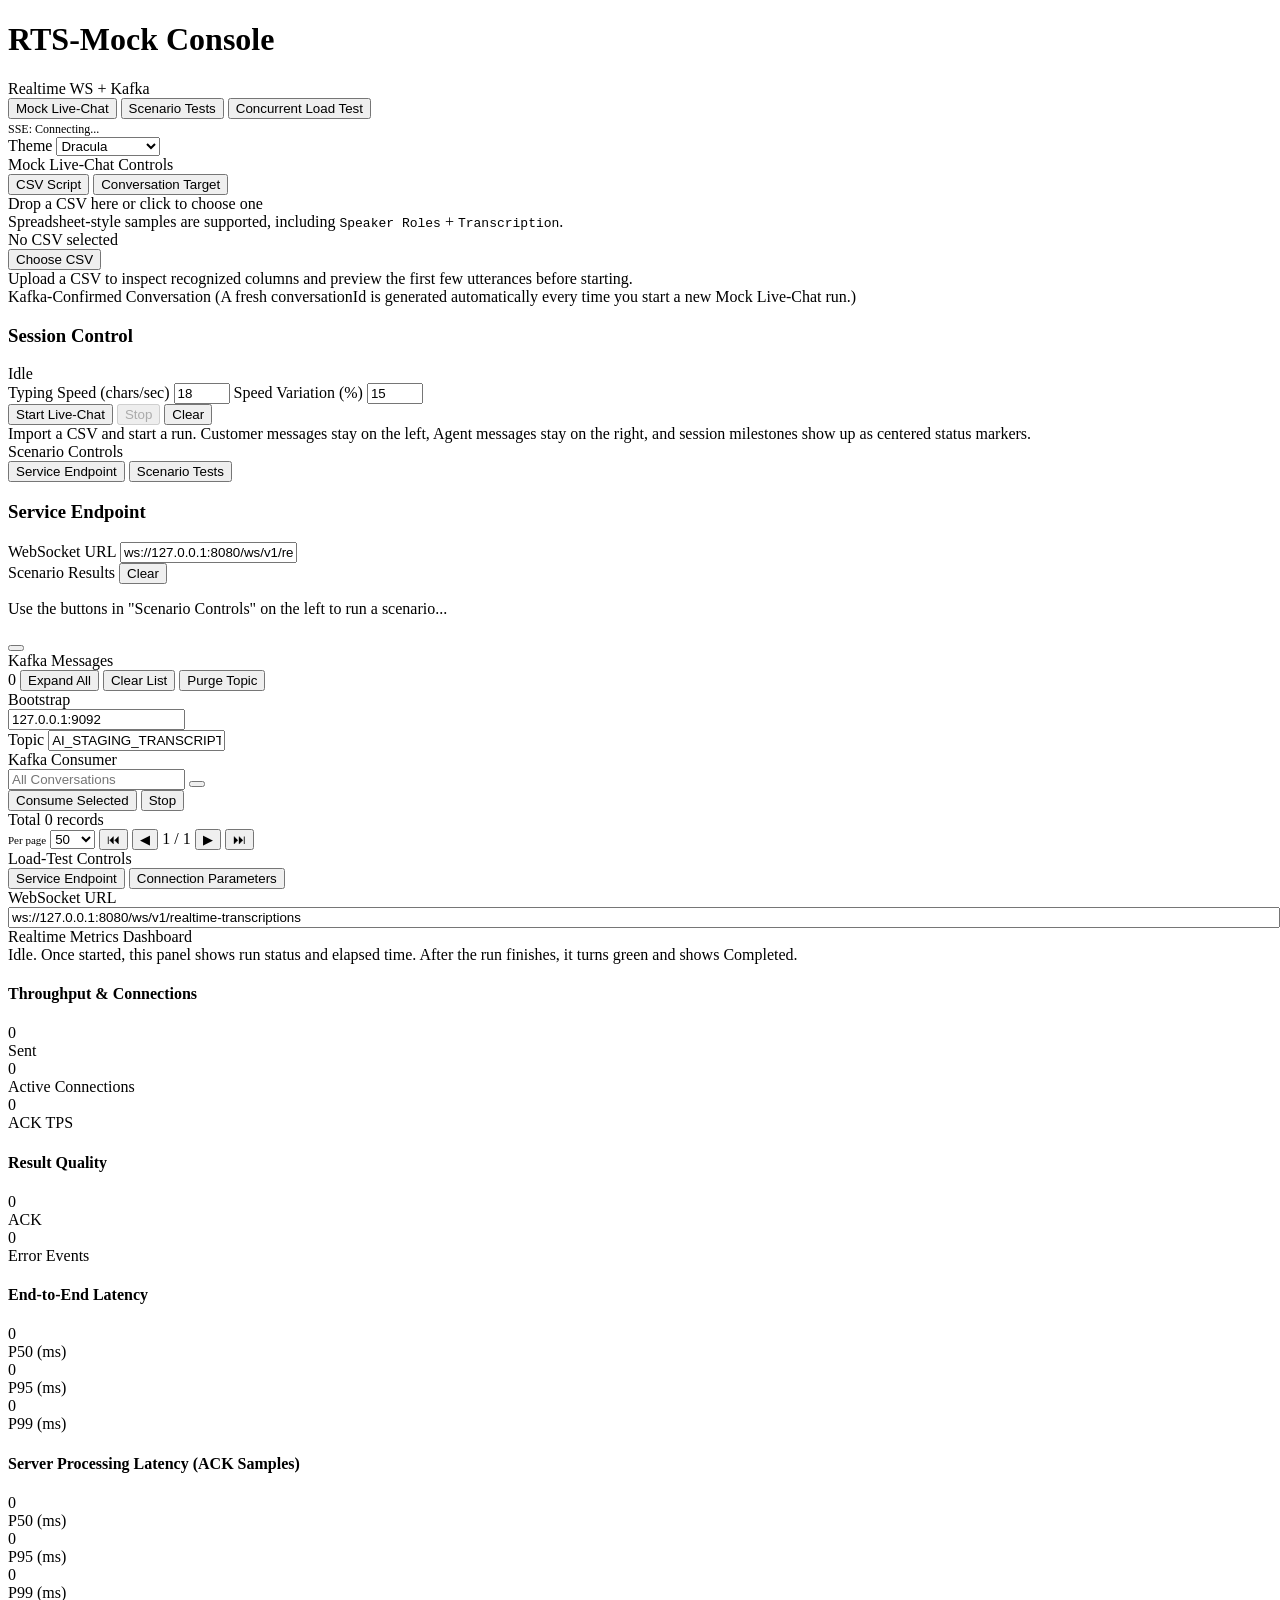
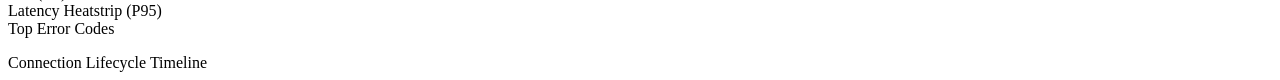
==== commit 07af6d6e: "Enhance KafkaViewer and add Live-Chat functionality - Introduced `conversation_id` parameter in `Kaf" ====
--- a/mock_client/static/index.html
+++ b/mock_client/static/index.html
@@ -3,1422 +3,23 @@
 <head>
 <meta charset="UTF-8">
 <meta name="viewport" content="width=device-width, initial-scale=1.0">
-<title>Realtime Transcribe Service Testing - Mock Console</title>
+<title>RTS-Mock Console</title>
 <link rel="preconnect" href="https://fonts.googleapis.com">
 <link rel="preconnect" href="https://fonts.gstatic.com" crossorigin>
 <link href="https://fonts.googleapis.com/css2?family=JetBrains+Mono:wght@400;500&family=Plus+Jakarta+Sans:ital,wght@0,400;0,500;0,600;0,700;1,400&display=swap" rel="stylesheet">
-<style>
-:root {
-  --bg: #1f232b;
-  --bg-elevated: #282c34;
-  --bg2: #232933;
-  --bg3: #2c3440;
-  --border: rgba(171, 178, 191, 0.2);
-  --border-strong: rgba(171, 178, 191, 0.36);
-  --text: #c4cad4;
-  --text2: #8b93a1;
-  --text-muted: var(--text2);
-  --accent: #61afef;
-  --accent-dim: rgba(97, 175, 239, 0.16);
-  --accent-glow: rgba(97, 175, 239, 0.34);
-  --green: #98c379;
-  --red: #e06c75;
-  --yellow: #e5c07b;
-  --orange: #d19a66;
-  --font-mono: 'JetBrains Mono', 'Cascadia Code', 'Fira Code', monospace;
-  --font-sans: 'Plus Jakarta Sans', system-ui, sans-serif;
-  --radius: 10px;
-  --radius-sm: 7px;
-  /* Type scale: body 14 -> title 16 -> section 13 -> secondary 12 -> label 11 */
-  --fs-body: 14px;
-  --fs-title: 16px;
-  --fs-heading: 13px;
-  --fs-ui: 13px;
-  --fs-sm: 12px;
-  --fs-overline: 11px;
-  --fs-mono: 12px;
-  --fs-stat: 28px;
-  --fs-stat-scenario: 22px;
-  --fw-normal: 500;
-  --fw-ui: 600;
-  --fw-head: 600;
-  --fw-overline: 600;
-  --fw-label: 600;
-  /* Text color on solid buttons (primary and filled danger/success hover states) */
-  --btn-on-solid: #f8fafc;
-}
-[data-theme="night-blue"] {
-  --bg: #0f172a;
-  --bg-elevated: #111b33;
-  --bg2: #17233f;
-  --bg3: #1e2d52;
-  --border: rgba(148, 163, 184, 0.25);
-  --border-strong: rgba(148, 163, 184, 0.45);
-  --text: #dbe7ff;
-  --text2: #9cb0d9;
-  --accent: #38bdf8;
-  --accent-dim: rgba(56, 189, 248, 0.18);
-  --accent-glow: rgba(56, 189, 248, 0.4);
-}
-[data-theme="high-contrast"] {
-  --bg: #000000;
-  --bg-elevated: #0b0b0b;
-  --bg2: #121212;
-  --bg3: #1b1b1b;
-  --border: rgba(255, 255, 255, 0.35);
-  --border-strong: rgba(255, 255, 255, 0.62);
-  --text: #f5f5f5;
-  --text2: #cfcfcf;
-  --accent: #00e5ff;
-  --accent-dim: rgba(0, 229, 255, 0.2);
-  --accent-glow: rgba(0, 229, 255, 0.45);
-}
-/* Dracula — https://draculatheme.com */
-[data-theme="dracula"] {
-  --bg: #282a36;
-  --bg-elevated: #21222c;
-  --bg2: #2d3142;
-  --bg3: #44475a;
-  --border: rgba(98, 114, 164, 0.4);
-  --border-strong: rgba(98, 114, 164, 0.62);
-  --text: #f8f8f2;
-  --text2: #6272a4;
-  --text-muted: #6272a4;
-  --accent: #bd93f9;
-  --accent-dim: rgba(189, 147, 249, 0.22);
-  --accent-glow: rgba(189, 147, 249, 0.5);
-  --green: #50fa7b;
-  --red: #ff5555;
-  --yellow: #f1fa8c;
-  --orange: #ffb86c;
-  --btn-on-solid: #282a36;
-}
-[data-theme="dracula"] body {
-  background-image:
-    radial-gradient(ellipse 120% 80% at 50% -28%, rgba(189, 147, 249, 0.14), transparent 55%),
-    radial-gradient(ellipse 80% 50% at 100% 0%, rgba(255, 121, 198, 0.1), transparent 46%);
-}
-[data-theme="dracula"] header .tag {
-  background: linear-gradient(135deg, #bd93f9, #ff79c6);
-  color: #282a36;
-}
-[data-theme="dracula"] .kafka-meta-seq {
-  color: #282a36 !important;
-  background: linear-gradient(135deg, #bd93f9, #8be9fd);
-  box-shadow: 0 0 0 1px rgba(189, 147, 249, 0.55), 0 2px 10px rgba(139, 233, 253, 0.18);
-}
-[data-theme="dracula"] .kafka-msg .body {
-  background: #1e1f29;
-  border-color: rgba(189, 147, 249, 0.35);
-}
-[data-theme="dracula"] .json-key { color: #ff79c6; }
-[data-theme="dracula"] .json-string { color: #f1fa8c; }
-[data-theme="dracula"] .json-number { color: #bd93f9; }
-[data-theme="dracula"] .json-bool { color: #8be9fd; }
-[data-theme="dracula"] .json-null { color: #6272a4; }
-[data-theme="dracula"] .scenario-toggle-btn:hover {
-  background: #44475a !important;
-  border-color: rgba(189, 147, 249, 0.55) !important;
-}
-[data-theme="dracula"] .scenario-toggle-btn:hover::before {
-  color: #bd93f9;
-}
-[data-theme="dracula"] button.primary {
-  background: linear-gradient(135deg, #bd93f9, #ff79c6);
-  color: var(--btn-on-solid);
-  box-shadow: 0 2px 14px rgba(189, 147, 249, 0.35);
-}
-[data-theme="dracula"] button.primary:hover {
-  color: var(--btn-on-solid);
-}
-[data-theme="dracula"] button.success {
-  border-color: rgba(80, 250, 123, 0.42);
-  color: #50fa7b;
-  background: rgba(80, 250, 123, 0.1);
-  box-shadow: 0 2px 12px rgba(80, 250, 123, 0.12);
-}
-[data-theme="dracula"] button.success:hover {
-  background: #50fa7b;
-  color: #282a36;
-  border-color: #50fa7b;
-}
-[data-theme="dracula"] button.danger {
-  border-color: rgba(255, 85, 85, 0.45);
-  color: #ff5555;
-  background: rgba(255, 85, 85, 0.1);
-  box-shadow: 0 2px 12px rgba(255, 85, 85, 0.12);
-}
-[data-theme="dracula"] button.danger:hover {
-  background: #ff5555;
-  color: #f8f8f2;
-  border-color: #ff5555;
-}
-[data-theme="dracula"] .panel-header-action {
-  background: rgba(68, 71, 90, 0.78) !important;
-  border-color: rgba(139, 233, 253, 0.18) !important;
-  color: #8be9fd !important;
-  box-shadow: inset 0 1px 0 rgba(255, 255, 255, 0.04);
-}
-[data-theme="dracula"] .panel-header-action:hover {
-  background: rgba(139, 233, 253, 0.14) !important;
-  color: #8be9fd !important;
-  border-color: rgba(139, 233, 253, 0.45) !important;
-}
-[data-theme="dracula"] .panel-header-action--purge {
-  background: rgba(255, 85, 85, 0.1) !important;
-  border-color: rgba(255, 85, 85, 0.32) !important;
-  color: #ff5555 !important;
-}
-[data-theme="dracula"] .panel-header-action--purge:hover {
-  background: #ff5555 !important;
-  color: #282a36 !important;
-  border-color: #ff5555 !important;
-}
-[data-theme="dracula"] button.btn-scenario {
-  background: rgba(68, 71, 90, 0.82);
-  border-color: rgba(189, 147, 249, 0.18);
-  color: #f8f8f2;
-  box-shadow: inset 0 1px 0 rgba(255, 255, 255, 0.04);
-}
-[data-theme="dracula"] button.btn-scenario:hover {
-  background: rgba(189, 147, 249, 0.12);
-  border-color: rgba(189, 147, 249, 0.42);
-  color: #f8f8f2;
-}
-[data-theme="dracula"] .cp-scenario-subcard {
-  background: rgba(68, 71, 90, 0.34);
-  border-color: rgba(98, 114, 164, 0.42);
-  box-shadow: inset 0 1px 0 rgba(255, 255, 255, 0.04);
-}
-[data-theme="dracula"] .kafka-count-pill {
-  display: inline-flex;
-  align-items: center;
-  justify-content: center;
-  min-height: 31px;
-  padding: 5px 12px;
-  border-radius: var(--radius-sm);
-  background: rgba(189, 147, 249, 0.16);
-  border: 1px solid rgba(189, 147, 249, 0.32);
-  color: #bd93f9;
-  box-shadow: inset 0 1px 0 rgba(255, 255, 255, 0.04);
-}
-[data-theme="dracula"] .load-page {
-  background: rgba(98, 114, 164, 0.2);
-}
-* { margin: 0; padding: 0; box-sizing: border-box; }
-body {
-  background: var(--bg);
-  background-image:
-    radial-gradient(ellipse 120% 80% at 50% -30%, rgba(45, 212, 191, 0.07), transparent 55%),
-    radial-gradient(ellipse 80% 50% at 100% 0%, rgba(99, 102, 241, 0.05), transparent 45%);
-  color: var(--text);
-  font-family: var(--font-sans);
-  font-size: var(--fs-body);
-  line-height: 1.55;
-  font-weight: var(--fw-normal);
-  min-height: 100vh;
-}
-header {
-  background: var(--bg-elevated);
-  border-bottom: 1px solid var(--border);
-  padding: 14px 22px;
-  display: flex;
-  align-items: center;
-  gap: 14px;
-  backdrop-filter: blur(8px);
-}
-header h1 {
-  font-size: var(--fs-title);
-  font-weight: var(--fw-head);
-  letter-spacing: -0.03em;
-  color: var(--text);
-}
-header .tag {
-  background: linear-gradient(135deg, var(--accent), #22b8cf);
-  color: #04201c;
-  font-size: var(--fs-overline);
-  padding: 4px 10px;
-  border-radius: 999px;
-  font-weight: var(--fw-overline);
-  letter-spacing: 0.04em;
-  text-transform: uppercase;
-}
-.theme-switch {
-  display: inline-flex;
-  align-items: center;
-  gap: 8px;
-  margin-left: 8px;
-}
-.theme-switch label {
-  font-size: var(--fs-overline);
-  color: var(--text-muted);
-  text-transform: uppercase;
-  letter-spacing: 0.04em;
-  font-weight: var(--fw-overline);
-}
-.theme-switch select {
-  background: var(--bg3);
-  color: var(--text);
-  border: 1px solid var(--border);
-  border-radius: 8px;
-  padding: 5px 10px;
-  font-size: var(--fs-sm);
-  font-weight: var(--fw-ui);
-}
-.scenario-page {
-  --control-panel-width: 380px;
-  --scenario-divider-x: var(--control-panel-width);
-  --scenario-toggle-gutter: 12px;
-  height: 100%;
-  display: grid;
-  grid-template-columns: var(--control-panel-width) 1fr;
-  gap: 0;
-  background: var(--bg);
-  position: relative;
-}
-.scenario-page::after {
-  content: "";
-  position: absolute;
-  top: 0;
-  bottom: 0;
-  left: var(--scenario-divider-x);
-  width: 1px;
-  background: transparent;
-  pointer-events: none;
-  z-index: 2;
-}
-.scenario-page.control-hidden {
-  grid-template-columns: 1fr;
-}
-.scenario-page.control-hidden::after {
-  display: none;
-}
-.scenario-page.control-hidden .scenario-main {
-  padding-left: var(--scenario-toggle-gutter);
-  background: var(--bg);
-}
-.scenario-page.control-hidden .control-panel {
-  display: none;
-}
-.scenario-toggle-btn {
-  position: absolute;
-  top: 0;
-  bottom: 0;
-  left: calc(var(--scenario-divider-x) - 6px);
-  transform: none;
-  z-index: 8;
-  display: inline-flex;
-  background: var(--bg2) !important;
-  border: 0 !important;
-  border-left: 1px solid rgba(171, 178, 191, 0.24) !important;
-  border-right: 0 !important;
-  color: var(--text) !important;
-  border-radius: 0;
-  width: 12px;
-  height: auto;
-  padding: 0;
-  font-size: 0;
-  font-weight: 600;
-  align-items: center;
-  justify-content: center;
-  box-shadow: none;
-  transition: background 140ms ease, color 140ms ease, border-color 140ms ease;
-}
-.scenario-toggle-btn::before {
-  content: "‹";
-  position: absolute;
-  top: 72px;
-  left: 50%;
-  transform: translateX(-50%);
-  color: rgba(232, 234, 239, 0.52);
-  font-size: 16px;
-  font-weight: 500;
-  line-height: 1;
-  transition: color 140ms ease;
-}
-.scenario-page.control-hidden .scenario-toggle-btn {
-  left: 0;
-}
-.scenario-page.control-hidden .scenario-toggle-btn::before {
-  content: "›";
-}
-.scenario-toggle-btn:hover {
-  color: inherit !important;
-  border-color: rgba(97, 175, 239, 0.48) !important;
-  background: #2b3240 !important;
-}
-.scenario-toggle-btn:hover::before {
-  color: rgba(97, 175, 239, 0.95);
-}
-.scenario-empty-hint {
-  font-size: var(--fs-sm);
-  color: var(--text-muted);
-  font-style: italic;
-  font-weight: var(--fw-normal);
-  line-height: 1.55;
-}
-.panel {
-  background: var(--bg);
-  overflow: hidden;
-  display: flex;
-  flex-direction: column;
-}
-.content-panel {
-  min-height: 0;
-}
-.panel-header {
-  background: var(--bg2);
-  padding: 11px 18px;
-  font-size: var(--fs-overline);
-  font-weight: var(--fw-overline);
-  color: var(--text-muted);
-  text-transform: uppercase;
-  letter-spacing: 0.08em;
-  border-bottom: 1px solid var(--border);
-  flex-shrink: 0;
-}
-.scenario-page .panel-header {
-  height: 44px;
-  padding: 0 18px;
-  display: flex;
-  align-items: center;
-}
-.scenario-results-header {
-  display: flex;
-  align-items: center;
-  justify-content: space-between;
-  gap: 12px;
-}
-.scenario-results-header > span:first-child {
-  flex-shrink: 0;
-}
-.panel-header-action {
-  flex-shrink: 0;
-  background: var(--bg3) !important;
-  border: 1px solid var(--border) !important;
-  color: var(--text-muted) !important;
-  padding: 5px 12px !important;
-  font-size: var(--fs-overline) !important;
-  font-weight: var(--fw-ui);
-  text-transform: none;
-  letter-spacing: 0.02em;
-}
-.panel-header-action:hover {
-  color: var(--accent) !important;
-  border-color: var(--accent) !important;
-}
-.panel-header-action--purge {
-  border-color: rgba(248, 113, 113, 0.4) !important;
-  color: var(--red) !important;
-}
-.panel-header-action--purge:hover {
-  background: rgba(248, 113, 113, 0.12) !important;
-  border-color: var(--red) !important;
-  color: #fff !important;
-}
-.panel-body {
-  flex: 1;
-  overflow-y: auto;
-  padding: 14px 18px;
-}
-.control-panel {
-  min-height: 0;
-  border-right: 0;
-}
-.control-panel.collapsed .panel-body.control-strip {
-  display: none;
-}
-.control-panel.collapsed .panel-header.control-panel-header {
-  border-bottom-color: var(--border);
-}
-.control-panel-header {
-  display: flex;
-  align-items: center;
-  justify-content: space-between;
-  gap: 12px;
-  cursor: default;
-}
-.control-panel-header > span:first-child {
-  flex: 1;
-}
-.control-collapse-btn {
-  flex-shrink: 0;
-  background: var(--bg3) !important;
-  border: 1px solid var(--border) !important;
-  color: var(--text-muted) !important;
-  padding: 5px 12px !important;
-  font-size: var(--fs-overline) !important;
-  font-weight: var(--fw-ui);
-}
-.control-collapse-btn:hover {
-  color: var(--accent) !important;
-  border-color: var(--accent) !important;
-}
-.control-panel .panel-body.control-strip {
-  display: grid;
-  grid-template-columns: 1fr;
-  gap: 14px;
-  align-items: start;
-  align-content: start;
-  overflow-y: auto;
-  padding: 16px 18px;
-}
-.scenario-main {
-  min-height: 0;
-  height: 100%;
-  display: flex;
-  flex-direction: column;
-  gap: 0;
-  background: var(--bg);
-  --scenario-split: 33%;
-}
-.scenario-main-split-top {
-  flex: 0 0 var(--scenario-split, 33%);
-  min-height: 100px;
-  max-height: 85%;
-}
-.scenario-main-split-bottom {
-  flex: 1 1 auto;
-  min-height: 140px;
-}
-.scenario-main-split-top,
-.scenario-main-split-bottom {
-  min-width: 0;
-  overflow: hidden;
-}
-.scenario-main-resizer {
-  flex: 0 0 7px;
-  margin: 0;
-  border: none;
-  padding: 0;
-  cursor: row-resize;
-  background: var(--border);
-  position: relative;
-  z-index: 3;
-  touch-action: none;
-  transition: background 0.12s ease;
-}
-.scenario-main-resizer:hover,
-.scenario-main-resizer:focus-visible {
-  background: var(--accent-dim);
-}
-.scenario-main-resizer::after {
-  content: "";
-  position: absolute;
-  left: 0;
-  right: 0;
-  top: 50%;
-  transform: translateY(-50%);
-  height: 3px;
-  border-radius: 2px;
-  background: var(--border-strong);
-  opacity: 0.85;
-  pointer-events: none;
-}
-.scenario-page > .scenario-main {
-  min-height: 0;
-}
-@media (max-width: 1200px) {
-  .scenario-page {
-    --control-panel-width: 320px;
-    --scenario-divider-x: var(--control-panel-width);
-    grid-template-columns: var(--control-panel-width) 1fr;
-  }
-}
-@media (max-width: 1100px) {
-  .scenario-page {
-    grid-template-columns: 1fr;
-    grid-template-rows: auto 1fr;
-  }
-  .scenario-main {
-    --scenario-split: 45%;
-  }
-  .control-panel .panel-body.control-strip {
-    grid-template-columns: 1fr;
-  }
-}
-.cp-card {
-  background: var(--bg2);
-  border: 1px solid var(--border);
-  border-radius: var(--radius);
-  padding: 14px 16px;
-  box-shadow: 0 1px 0 rgba(255, 255, 255, 0.04) inset;
-}
-.cp-card.scenario-endpoint-card {
-  padding: 10px 12px;
-}
-.cp-card.scenario-endpoint-card .cp-card-title {
-  margin-bottom: 6px;
-}
-.cp-card.scenario-endpoint-card .cp-label {
-  margin-bottom: 4px;
-}
-.cp-card.scenario-endpoint-card input[type="text"] {
-  height: 34px;
-  padding: 6px 10px;
-}
-.cp-card-title {
-  display: flex;
-  align-items: center;
-  gap: 8px;
-  font-size: var(--fs-heading);
-  font-weight: var(--fw-head);
-  color: var(--text);
-  letter-spacing: -0.01em;
-  margin-bottom: 12px;
-}
-.cp-card-dot {
-  width: 8px;
-  height: 8px;
-  border-radius: 50%;
-  background: var(--accent);
-  box-shadow: 0 0 10px var(--accent-glow);
-}
-.cp-label {
-  display: block;
-  font-size: var(--fs-overline);
-  font-weight: var(--fw-label);
-  color: var(--text-muted);
-  text-transform: uppercase;
-  letter-spacing: 0.06em;
-  margin-bottom: 6px;
-}
-.cp-input-full,
-.form-group input[type="text"],
-.form-group input[type="number"],
-input[type="text"], input[type="number"] {
-  background: var(--bg3);
-  border: 1px solid var(--border);
-  color: var(--text);
-  padding: 8px 11px;
-  border-radius: var(--radius-sm);
-  font-size: var(--fs-ui);
-  font-family: var(--font-mono);
-  outline: none;
-  width: 100%;
-  transition: border-color 0.15s, box-shadow 0.15s;
-}
-input:focus {
-  border-color: var(--accent);
-  box-shadow: 0 0 0 3px var(--accent-dim);
-}
-.cp-scenario-toolbar {
-  display: flex;
-  flex-direction: column;
-  gap: 14px;
-}
-.cp-scenario-subcard {
-  background: var(--bg3);
-  border: 1px solid var(--border);
-  border-radius: var(--radius-sm);
-  padding: 13px 15px;
-}
-.cp-scenario-subtitle {
-  font-size: var(--fs-sm);
-  font-weight: var(--fw-head);
-  color: var(--text);
-  letter-spacing: 0.02em;
-  margin-bottom: 4px;
-}
-.cp-scenario-subhint {
-  font-size: var(--fs-sm);
-  color: var(--text-muted);
-  line-height: 1.5;
-  margin-bottom: 10px;
-  font-weight: var(--fw-normal);
-}
-.cp-scenario-subhint > div + div {
-  margin-top: 4px;
-}
-.cp-scenario-runall {
-  padding-top: 2px;
-}
-.cp-load-hint {
-  font-size: var(--fs-sm);
-  color: var(--text-muted);
-  line-height: 1.5;
-  margin: 0 0 12px 0;
-  padding: 10px 12px;
-  background: var(--bg3);
-  border-radius: var(--radius-sm);
-  border: 1px solid var(--border);
-  font-weight: var(--fw-normal);
-}
-.cp-load-hint strong {
-  color: var(--accent);
-  font-weight: var(--fw-ui);
-}
-.cp-load-status {
-  font-size: var(--fs-sm);
-  line-height: 1.5;
-  margin: 0 0 12px 0;
-  padding: 10px 12px;
-  border-radius: var(--radius-sm);
-  border: 1px solid var(--border);
-  background: var(--bg3);
-  color: var(--text-muted);
-  font-weight: var(--fw-normal);
-}
-.cp-load-status--idle {
-  border-style: dashed;
-  opacity: 0.95;
-}
-.cp-load-status--running {
-  border-color: rgba(45, 212, 191, 0.45);
-  background: var(--accent-dim);
-  color: var(--text);
-  box-shadow: 0 0 0 1px rgba(45, 212, 191, 0.12);
-}
-.cp-load-status--running::before {
-  content: '';
-  display: inline-block;
-  width: 7px;
-  height: 7px;
-  margin-right: 8px;
-  margin-bottom: 1px;
-  border-radius: 50%;
-  background: var(--accent);
-  box-shadow: 0 0 8px var(--accent-glow);
-  vertical-align: middle;
-  animation: cp-pulse 1.2s ease-in-out infinite;
-}
-@keyframes cp-pulse {
-  0%, 100% { opacity: 1; transform: scale(1); }
-  50% { opacity: 0.55; transform: scale(0.92); }
-}
-.cp-load-status--done {
-  border-color: rgba(74, 222, 128, 0.4);
-  background: rgba(74, 222, 128, 0.08);
-  color: var(--text);
-}
-.cp-load-status--done strong {
-  color: var(--green);
-}
-.cp-nmessages {
-  display: flex;
-  align-items: flex-end;
-  gap: 10px;
-  flex-shrink: 0;
-  margin-bottom: 12px;
-}
-.cp-nmessages > .cp-label {
-  margin-bottom: 0;
-  align-self: center;
-  line-height: 1.3;
-  text-transform: none;
-  letter-spacing: 0.02em;
-  font-size: var(--fs-sm);
-  color: var(--text);
-}
-.cp-input-with-suffix {
-  display: inline-flex;
-  align-items: center;
-  gap: 6px;
-  background: var(--bg3);
-  border: 1px solid var(--border);
-  border-radius: var(--radius-sm);
-  padding: 0 8px 0 10px;
-  height: 36px;
-}
-.cp-input-with-suffix:focus-within {
-  border-color: var(--accent);
-  box-shadow: 0 0 0 3px var(--accent-dim);
-}
-.cp-input-with-suffix input {
-  border: none;
-  background: transparent;
-  padding: 6px 0;
-  width: 42px;
-  min-width: 0;
-  box-shadow: none !important;
-}
-.cp-input-with-suffix input:focus { outline: none; }
-.cp-suffix {
-  font-size: var(--fs-sm);
-  color: var(--text-muted);
-  font-weight: var(--fw-normal);
-}
-.cp-scenario-btns {
-  display: grid;
-  grid-template-columns: 1fr;
-  gap: 8px;
-  align-items: stretch;
-}
-.cp-scenario-btns > button { width: 100%; }
-.cp-scenario-runall > button { width: 100%; }
-.cp-load-grid {
-  display: grid;
-  grid-template-columns: repeat(3, 1fr);
-  gap: 10px 12px;
-  margin-bottom: 12px;
-}
-@media (max-width: 520px) {
-  .cp-load-grid { grid-template-columns: 1fr; }
-}
-.cp-load-actions {
-  display: flex;
-  gap: 8px;
-  flex-wrap: wrap;
-  align-items: center;
-}
-.form-group {
-  display: flex;
-  flex-direction: column;
-  gap: 4px;
-}
-.form-group label {
-  font-size: var(--fs-overline);
-  font-weight: var(--fw-label);
-  color: var(--text-muted);
-  text-transform: uppercase;
-  letter-spacing: 0.06em;
-}
-button {
-  background: var(--bg3);
-  border: 1px solid var(--border-strong);
-  color: var(--text);
-  padding: 8px 14px;
-  border-radius: var(--radius-sm);
-  font-size: var(--fs-sm);
-  font-family: var(--font-sans);
-  cursor: pointer;
-  transition: background 0.15s, border-color 0.15s, color 0.15s, transform 0.1s;
-  font-weight: var(--fw-ui);
-  white-space: nowrap;
-}
-button:hover {
-  background: var(--bg);
-  border-color: var(--accent);
-  color: var(--accent);
-}
-button:active { transform: scale(0.98); }
-button.btn-scenario {
-  display: flex;
-  align-items: center;
-  justify-content: flex-start;
-  width: 100%;
-  min-height: 38px;
-  padding: 7px 11px;
-  font-size: var(--fs-sm);
-  font-weight: var(--fw-ui);
-  border-color: var(--border-strong);
-  color: var(--text);
-  background: var(--bg3);
-  text-align: left;
-}
-button.btn-scenario:hover {
-  color: var(--accent);
-  border-color: var(--accent);
-  background: var(--bg);
-}
-button.primary {
-  background: linear-gradient(135deg, var(--accent), #14b8a6);
-  border: none;
-  color: var(--btn-on-solid);
-  box-shadow: 0 2px 12px rgba(45, 212, 191, 0.25);
-}
-button.primary:hover {
-  opacity: 0.95;
-  color: var(--btn-on-solid);
-  border: none;
-}
-button.danger {
-  border-color: rgba(248, 113, 113, 0.45);
-  color: var(--red);
-  background: rgba(248, 113, 113, 0.06);
-}
-button.danger:hover {
-  background: var(--red);
-  color: var(--btn-on-solid);
-  border-color: var(--red);
-}
-button.success {
-  border-color: rgba(74, 222, 128, 0.45);
-  color: var(--green);
-  background: rgba(74, 222, 128, 0.08);
-}
-button.success:hover {
-  background: var(--green);
-  color: var(--btn-on-solid);
-  border-color: var(--green);
-}
-.btn-row {
-  display: flex;
-  gap: 8px;
-  flex-wrap: wrap;
-  align-items: center;
-}
-
-/* Scenario cards */
-.scenario-card {
-  background: var(--bg2);
-  border: 1px solid var(--border);
-  border-radius: var(--radius-sm);
-  padding: 14px;
-  margin-bottom: 10px;
-  box-shadow: 0 1px 0 rgba(255, 255, 255, 0.03) inset;
-}
-.scenario-card.pass { border-left: 3px solid var(--green); }
-.scenario-card.fail { border-left: 3px solid var(--red); }
-.scenario-card.running { border-left: 3px solid var(--yellow); }
-.scenario-card .title {
-  font-weight: var(--fw-head);
-  font-size: var(--fs-heading);
-  margin-bottom: 8px;
-  display: flex;
-  flex-wrap: wrap;
-  align-items: center;
-  gap: 6px 10px;
-  row-gap: 4px;
-}
-.scenario-card .title .scenario-name {
-  flex-shrink: 0;
-}
-.scenario-card .title .badge {
-  margin-left: auto;
-  flex-shrink: 0;
-}
-.scenario-cid-inline {
-  font-family: var(--font-mono);
-  font-size: var(--fs-overline);
-  font-weight: var(--fw-normal);
-  color: var(--accent);
-  max-width: min(52vw, 420px);
-  overflow: hidden;
-  text-overflow: ellipsis;
-  white-space: nowrap;
-  cursor: pointer;
-  padding: 2px 6px;
-  border-radius: 4px;
-  background: var(--accent-dim);
-  border: 1px solid var(--border);
-}
-.scenario-cid-inline:hover {
-  border-color: var(--accent);
-}
-.scenario-card .badge {
-  font-size: var(--fs-overline);
-  padding: 1px 6px;
-  border-radius: 3px;
-  font-weight: var(--fw-ui);
-}
-.badge.pass { background: var(--green); color: #000; }
-.badge.fail { background: var(--red); color: #fff; }
-.badge.running { background: var(--yellow); color: #000; }
-.step-list {
-  font-family: var(--font-mono);
-  font-size: var(--fs-mono);
-  color: var(--text-muted);
-  max-height: min(40vh, 480px);
-  overflow-y: auto;
-}
-.step-list .step { padding: 2px 0; }
-.step-list .step.error { color: var(--red); }
-.step-list .step.ok { color: var(--green); }
-
-/* Kafka viewer */
-.kafka-msg {
-  background: var(--bg2);
-  border: 1px solid var(--border);
-  border-radius: var(--radius-sm);
-  padding: 10px 12px;
-  margin-bottom: 8px;
-  width: 100%;
-  font-family: var(--font-mono);
-  font-size: var(--fs-mono);
-  cursor: pointer;
-}
-.kafka-msg:hover { border-color: var(--accent); }
-.kafka-msg .meta {
-  display: flex;
-  flex-wrap: wrap;
-  align-items: center;
-  gap: 8px 12px;
-  color: var(--text-muted);
-  margin-bottom: 4px;
-}
-.kafka-msg .meta span { font-size: var(--fs-overline); }
-.kafka-meta-seq {
-  flex-shrink: 0;
-  font-size: var(--fs-overline) !important;
-  font-weight: var(--fw-ui);
-  font-family: var(--font-mono);
-  color: #04221e !important;
-  background: linear-gradient(135deg, var(--accent), #5eead4);
-  padding: 3px 9px;
-  border-radius: 5px;
-  box-shadow: 0 0 0 1px rgba(45, 212, 191, 0.45), 0 2px 8px rgba(45, 212, 191, 0.15);
-  letter-spacing: 0.02em;
-}
-.kafka-meta-seq.kafka-meta-seq--na {
-  background: var(--bg3);
-  color: var(--text-muted) !important;
-  box-shadow: none;
-  border: 1px solid var(--border);
-  font-weight: var(--fw-ui);
-}
-.kafka-msg .body {
-  display: none;
-  white-space: pre;
-  word-break: normal;
-  color: var(--text);
-  margin-top: 8px;
-  max-height: 320px;
-  overflow: auto;
-  background: #1e222a;
-  border: 1px solid rgba(97, 175, 239, 0.28);
-  border-radius: 8px;
-  padding: 12px 14px;
-  line-height: 1.5;
-  tab-size: 2;
-}
-.kafka-msg.expanded .body { display: block; }
-.kafka-msg .body code {
-  display: block;
-  min-width: 100%;
-  font-family: var(--font-mono);
-  font-size: var(--fs-mono);
-}
-.json-key { color: #e06c75; }
-.json-string { color: #98c379; }
-.json-number { color: #d19a66; }
-.json-bool { color: #56b6c2; }
-.json-null { color: #c678dd; }
-.kafka-toolbar {
-  display: flex;
-  flex-wrap: wrap;
-  align-items: flex-end;
-  gap: 10px 14px;
-  margin-bottom: 12px;
-  padding-bottom: 12px;
-  border-bottom: 1px solid var(--border);
-}
-.kafka-toolbar .form-group {
-  min-width: 0;
-}
-.kafka-toolbar .form-group label .kafka-inline-status {
-  font-size: var(--fs-overline);
-  color: var(--text-muted);
-  text-transform: none;
-  letter-spacing: 0;
-  margin-left: 6px;
-}
-.kafka-toolbar input[type="text"] { width: 100%; min-width: 120px; }
-.kafka-consume-controls {
-  display: flex;
-  flex-wrap: wrap;
-  align-items: center;
-  gap: 8px;
-}
-select.cp-select {
-  appearance: none;
-  background: var(--bg3) url("data:image/svg+xml,%3Csvg xmlns='http://www.w3.org/2000/svg' width='12' height='12' viewBox='0 0 12 12'%3E%3Cpath fill='%238b93a8' d='M3 4.5L6 8l3-3.5'/%3E%3C/svg%3E") no-repeat right 10px center;
-  border: 1px solid var(--border);
-  color: var(--text);
-  padding: 8px 28px 8px 11px;
-  border-radius: var(--radius-sm);
-  font-size: var(--fs-sm);
-  font-family: var(--font-mono);
-  min-width: 160px;
-  max-width: min(280px, 100%);
-  cursor: pointer;
-  outline: none;
-}
-select.cp-select:focus {
-  border-color: var(--accent);
-  box-shadow: 0 0 0 3px var(--accent-dim);
-}
-.kafka-messages-scroll {
-  flex: 1;
-  min-height: 0;
-  overflow-y: auto;
-}
-.kafka-pager {
-  display: flex;
-  align-items: center;
-  justify-content: space-between;
-  gap: 10px;
-  padding: 8px 0;
-  border-bottom: 1px solid var(--border);
-  margin-bottom: 10px;
-  font-size: var(--fs-sm);
-  color: var(--text-muted);
-  font-family: var(--font-mono);
-  flex-shrink: 0;
-}
-.kafka-pager-info {
-  display: flex;
-  align-items: center;
-  gap: 12px;
-}
-.kafka-pager-info .kafka-pager-total {
-  color: var(--accent);
-  font-weight: var(--fw-head);
-}
-.kafka-pager-nav {
-  display: flex;
-  align-items: center;
-  gap: 6px;
-}
-.kafka-pager-nav button {
-  padding: 4px 10px;
-  font-size: var(--fs-overline);
-  font-weight: var(--fw-ui);
-}
-.kafka-pager-nav button:disabled {
-  opacity: 0.35;
-  cursor: not-allowed;
-}
-.kafka-pager-nav select {
-  padding: 4px 6px;
-  font-size: var(--fs-overline);
-  background: var(--bg3);
-  border: 1px solid var(--border);
-  color: var(--text);
-  border-radius: var(--radius-sm);
-  font-family: var(--font-mono);
-}
-.kafka-panel-body {
-  display: flex;
-  flex-direction: column;
-  min-height: 0;
-}
-.kafka-panel-banner {
-  display: flex;
-  align-items: center;
-  justify-content: space-between;
-  gap: 12px;
-}
-.kafka-banner-actions {
-  display: flex;
-  align-items: center;
-  gap: 10px;
-  flex-shrink: 0;
-}
-.kafka-count-pill {
-  font-family: var(--font-mono);
-  font-size: var(--fs-sm);
-  font-weight: var(--fw-head);
-  color: var(--accent);
-  padding: 3px 10px;
-  border-radius: 6px;
-  background: var(--accent-dim);
-  border: 1px solid var(--border);
-}
-
-/* Stats (embedded inside the load-test card; scenarios and load tests share one SSE metric stream) */
-.cp-load-stats {
-  margin-top: 14px;
-  padding-top: 14px;
-  border-top: 1px solid var(--border);
-}
-.cp-load-stats-title {
-  font-size: var(--fs-overline);
-  font-weight: var(--fw-overline);
-  color: var(--text-muted);
-  text-transform: uppercase;
-  letter-spacing: 0.06em;
-  margin-bottom: 6px;
-}
-.cp-load-stats-hint {
-  font-size: var(--fs-sm);
-  color: var(--text-muted);
-  line-height: 1.5;
-  margin-bottom: 10px;
-  font-weight: var(--fw-normal);
-}
-.cp-load-errors {
-  margin-top: 12px;
-}
-.cp-load-errors-title {
-  font-size: var(--fs-overline);
-  font-weight: var(--fw-overline);
-  color: var(--red);
-  text-transform: uppercase;
-  letter-spacing: 0.06em;
-  margin-bottom: 6px;
-}
-.cp-load-errors-pre {
-  margin: 0;
-  padding: 10px 12px;
-  max-height: 220px;
-  overflow: auto;
-  font-family: var(--font-mono);
-  font-size: var(--fs-mono);
-  line-height: 1.5;
-  color: var(--text);
-  background: rgba(248, 113, 113, 0.06);
-  border: 1px solid rgba(248, 113, 113, 0.28);
-  border-radius: var(--radius-sm);
-  white-space: pre-wrap;
-  word-break: break-all;
-}
-.stats-grid {
-  display: grid;
-  grid-template-columns: repeat(auto-fit, minmax(100px, 1fr));
-  gap: 8px;
-}
-.stat-card {
-  background: var(--bg2);
-  border: 1px solid var(--border);
-  border-radius: var(--radius-sm);
-  padding: 12px 10px;
-  text-align: center;
-}
-.stat-card .value {
-  font-size: var(--fs-stat-scenario);
-  font-weight: var(--fw-head);
-  font-family: var(--font-mono);
-  color: var(--accent);
-}
-.stat-card .label {
-  font-size: var(--fs-overline);
-  color: var(--text-muted);
-  text-transform: uppercase;
-  margin-top: 4px;
-  font-weight: var(--fw-overline);
-}
-.stat-card.green .value { color: var(--green); }
-.stat-card.red .value { color: var(--red); }
-.stat-card.orange .value { color: var(--orange); }
-
-/* Tabs */
-.tab-nav { display: flex; gap: 2px; margin-left: 24px; }
-.tab-btn {
-  background: transparent;
-  border: none;
-  color: var(--text-muted);
-  font-family: var(--font-sans);
-  font-size: var(--fs-ui);
-  font-weight: var(--fw-ui);
-  padding: 7px 18px;
-  border-radius: 8px 8px 0 0;
-  cursor: pointer;
-  transition: color .15s, background .15s;
-  position: relative;
-}
-.tab-btn:hover { color: var(--text); background: rgba(255,255,255,0.04); }
-.tab-btn.active {
-  color: var(--accent);
-  background: var(--bg);
-}
-.tab-btn.active::after {
-  content: '';
-  position: absolute;
-  bottom: -1px;
-  left: 0;
-  right: 0;
-  height: 2px;
-  background: var(--accent);
-  border-radius: 2px 2px 0 0;
-}
-.tab-content { display: none; height: calc(100vh - 57px); }
-.tab-content.active { display: block; }
-
-/* Load test tab layout */
-.load-page {
-  height: 100%;
-  display: grid;
-  grid-template-columns: 380px 1fr;
-  gap: 1px;
-  background: rgba(120, 140, 180, 0.12);
-}
-.load-page > .panel { background: var(--bg); }
-.load-page .load-controls { overflow-y: auto; }
-.load-page .load-controls .panel-body {
-  display: flex;
-  flex-direction: column;
-  gap: 16px;
-}
-.load-page .load-dashboard {
-  display: flex;
-  flex-direction: column;
-  overflow: hidden;
-}
-.load-dashboard-body {
-  flex: 1;
-  overflow-y: auto;
-  padding: 24px 28px;
-}
-.load-stats-grid {
-  display: grid;
-  grid-template-columns: repeat(auto-fit, minmax(180px, 1fr));
-  gap: 12px;
-  margin-bottom: 24px;
-}
-.metric-groups {
-  display: grid;
-  grid-template-columns: repeat(2, minmax(320px, 1fr));
-  gap: 14px;
-  margin-bottom: 24px;
-}
-.metric-group {
-  background: var(--bg2);
-  border: 1px solid var(--border);
-  border-radius: var(--radius);
-  padding: 12px;
-}
-.metric-group-title {
-  font-size: var(--fs-overline);
-  font-weight: var(--fw-overline);
-  color: var(--text-muted);
-  text-transform: uppercase;
-  letter-spacing: 0.06em;
-  margin: 0 0 10px;
-}
-.metric-group .load-stats-grid {
-  margin-bottom: 0;
-  grid-template-columns: repeat(3, minmax(120px, 1fr));
-  gap: 10px;
-}
-.load-stat-card {
-  background: var(--bg2);
-  border: 1px solid var(--border);
-  border-radius: var(--radius);
-  padding: 20px 16px;
-  text-align: center;
-}
-.load-stat-card .value {
-  font-size: var(--fs-stat);
-  font-weight: var(--fw-head);
-  font-family: var(--font-mono);
-  color: var(--accent);
-}
-.load-stat-card .label {
-  font-size: var(--fs-overline);
-  color: var(--text-muted);
-  text-transform: uppercase;
-  margin-top: 6px;
-  letter-spacing: 0.04em;
-  font-weight: var(--fw-overline);
-}
-.load-stat-card.green .value { color: var(--green); }
-.load-stat-card.red .value { color: var(--red); }
-.load-stat-card.orange .value { color: var(--orange); }
-.metric-group .load-stat-card {
-  background: var(--bg3);
-  padding: 16px 10px;
-}
-.metric-group .load-stat-card .value {
-  font-size: calc(var(--fs-stat) * 0.9);
-}
-.play-insights {
-  margin-top: 14px;
-  display: grid;
-  grid-template-columns: 1fr 1fr 1fr;
-  gap: 12px;
-  margin-bottom: 16px;
-}
-.insight-card {
-  background: var(--bg2);
-  border: 1px solid var(--border);
-  border-radius: var(--radius);
-  padding: 12px;
-  min-height: 96px;
-}
-.insight-title {
-  font-size: var(--fs-overline);
-  font-weight: var(--fw-overline);
-  color: var(--text-muted);
-  text-transform: uppercase;
-  letter-spacing: 0.05em;
-  margin-bottom: 8px;
-}
-.heatstrip {
-  display: flex;
-  align-items: flex-end;
-  gap: 2px;
-  height: 64px;
-}
-.heatstrip-empty {
-  display: inline-flex;
-  align-items: center;
-  height: 64px;
-  color: var(--text-muted);
-  font-size: var(--fs-sm);
-}
-.heatstrip .bar {
-  flex: 1;
-  min-width: 3px;
-  background: rgba(97, 175, 239, 0.55);
-  border-radius: 2px 2px 0 0;
-}
-.error-rank-list {
-  list-style: none;
-  margin: 0;
-  padding: 0;
-  font-family: var(--font-mono);
-  font-size: var(--fs-mono);
-  color: var(--text);
-}
-.error-rank-list li {
-  display: flex;
-  justify-content: space-between;
-  padding: 3px 0;
-}
-.lifecycle-line {
-  display: flex;
-  gap: 8px;
-  align-items: center;
-  font-size: var(--fs-mono);
-  color: var(--text);
-  font-family: var(--font-mono);
-  flex-wrap: wrap;
-}
-.lifecycle-dot {
-  width: 8px;
-  height: 8px;
-  border-radius: 50%;
-  background: var(--accent);
-}
-@media (max-width: 1200px) {
-  .play-insights { grid-template-columns: 1fr; }
-}
-.load-errors-section {
-  background: var(--bg2);
-  border: 1px solid var(--border);
-  border-radius: var(--radius);
-  padding: 16px 20px;
-}
-@media (max-width: 980px) {
-  .metric-groups {
-    grid-template-columns: 1fr;
-  }
-}
-.load-errors-section .title {
-  font-size: var(--fs-sm);
-  font-weight: var(--fw-head);
-  color: var(--text-muted);
-  text-transform: uppercase;
-  letter-spacing: 0.06em;
-  margin-bottom: 10px;
-}
-.load-errors-section pre {
-  font-family: var(--font-mono);
-  font-size: var(--fs-mono);
-  color: var(--text);
-  background: rgba(248, 113, 113, 0.06);
-  border: 1px solid rgba(248, 113, 113, 0.28);
-  border-radius: var(--radius-sm);
-  padding: 14px;
-  white-space: pre-wrap;
-  word-break: break-all;
-  max-height: 400px;
-  overflow-y: auto;
-}
-
-/* Scrollbar */
-::-webkit-scrollbar { width: 6px; height: 6px; }
-::-webkit-scrollbar-track { background: transparent; }
-::-webkit-scrollbar-thumb { background: var(--border); border-radius: 3px; }
-::-webkit-scrollbar-thumb:hover { background: var(--text2); }
-</style>
+<link rel="stylesheet" href="/static/mock-console.css">
 </head>
 <body>
 
 <header>
-  <h1>Realtime Transcribe Service Testing - Mock Console</h1>
+  <h1>RTS-Mock Console</h1>
   <span class="tag">Realtime WS + Kafka</span>
+  <nav class="tab-nav">
+    <button class="tab-btn active" data-tab="livechat" onclick="switchTab('livechat')">Mock Live-Chat</button>
+    <button class="tab-btn" data-tab="scenario" onclick="switchTab('scenario')">Scenario Tests</button>
+    <button class="tab-btn" data-tab="loadtest" onclick="switchTab('loadtest')">Concurrent Load Test</button>
+  </nav>
+  <span id="sse-status" style="margin-left:auto;font-size:12px;color:var(--text2);">SSE: Connecting...</span>
   <div class="theme-switch">
     <label for="theme-select">Theme</label>
     <select id="theme-select" onchange="setTheme(this.value)">
@@ -1428,73 +29,199 @@
       <option value="high-contrast">High Contrast</option>
     </select>
   </div>
-  <nav class="tab-nav">
-    <button class="tab-btn active" onclick="switchTab('scenario')">Scenario Tests</button>
-    <button class="tab-btn" onclick="switchTab('loadtest')">Concurrent Load Test</button>
-  </nav>
-  <span id="sse-status" style="margin-left:auto;font-size:12px;color:var(--text2);">SSE: Connecting...</span>
 </header>
 
-<!-- ====== Tab 1: Scenario Tests ====== -->
-<div class="tab-content active" id="tab-scenario">
+<!-- ====== Tab 1: Mock Live-Chat ====== -->
+<div class="tab-content active" id="tab-livechat">
+<div class="livechat-page">
+  <div class="panel livechat-controls">
+    <div class="panel-header">Mock Live-Chat Controls</div>
+    <div class="panel-body">
+      <section class="cp-card livechat-sidebar-card">
+        <div class="livechat-sidebar-tabs livechat-session-tabs" role="tablist" aria-label="Live-Chat sidebar controls">
+          <button type="button" class="livechat-session-tab is-active" id="livechat-sidebar-tab-csv" data-livechat-side-tab="csv" role="tab" aria-selected="true" aria-controls="livechat-sidebar-pane-csv" onclick="switchLiveChatSidebarTab('csv')">CSV Script</button>
+          <button type="button" class="livechat-session-tab" id="livechat-sidebar-tab-target" data-livechat-side-tab="target" role="tab" aria-selected="false" aria-controls="livechat-sidebar-pane-target" onclick="switchLiveChatSidebarTab('target')">Conversation Target</button>
+        </div>
+        <div class="livechat-sidebar-pane" id="livechat-sidebar-pane-csv" role="tabpanel" aria-labelledby="livechat-sidebar-tab-csv">
+          <input type="file" id="livechat-file-input" accept=".csv,text/csv" hidden>
+          <div class="livechat-dropzone" id="livechat-dropzone" role="button" tabindex="0" aria-label="Drop or choose a CSV file for Mock Live-Chat">
+            <div class="livechat-dropzone-title">Drop a CSV here or click to choose one</div>
+            <div class="livechat-dropzone-subtitle">
+              Spreadsheet-style samples are supported, including <code>Speaker Roles</code> + <code>Transcription</code>.
+            </div>
+          </div>
+          <div class="livechat-file-meta">
+            <div id="livechat-file-name" class="livechat-file-name">No CSV selected</div>
+            <button type="button" class="panel-header-action" onclick="triggerLiveChatFileInput()">Choose CSV</button>
+          </div>
+          <div id="livechat-preview-summary" class="livechat-preview-summary">
+            Upload a CSV to inspect recognized columns and preview the first few utterances before starting.
+          </div>
+          <div class="livechat-preview-actions">
+            <button type="button" class="panel-header-action" id="btn-livechat-preview-all" onclick="showAllLiveChatPreview()" hidden>Show All</button>
+          </div>
+          <div class="livechat-preview-table-wrap" id="livechat-preview-table-wrap" hidden>
+            <table class="livechat-preview-table">
+              <thead>
+                <tr>
+                  <th>Line</th>
+                  <th>Speaker</th>
+                  <th>Transcript</th>
+                  <th>Delay (ms)</th>
+                </tr>
+              </thead>
+              <tbody id="livechat-preview-rows"></tbody>
+            </table>
+          </div>
+        </div>
+        <div class="livechat-sidebar-pane" id="livechat-sidebar-pane-target" role="tabpanel" aria-labelledby="livechat-sidebar-tab-target" hidden>
+          <div class="livechat-sidebar-copy">Configure only the destination service endpoints here.</div>
+          <div class="livechat-form-grid livechat-form-grid--sidebar-target">
+            <div>
+              <label class="cp-label" for="livechat-ws-url">WebSocket URL</label>
+              <input type="text" id="livechat-ws-url" value="ws://127.0.0.1:8080/ws/v1/realtime-transcriptions" autocomplete="off">
+            </div>
+            <div>
+              <label class="cp-label" for="livechat-kafka-bootstrap">Kafka Bootstrap</label>
+              <input type="text" id="livechat-kafka-bootstrap" value="127.0.0.1:9092" autocomplete="off">
+            </div>
+            <div>
+              <label class="cp-label" for="livechat-kafka-topic">Kafka Topic</label>
+              <input type="text" id="livechat-kafka-topic" value="AI_STAGING_TRANSCRIPTION" autocomplete="off">
+            </div>
+          </div>
+        </div>
+      </section>
+
+    </div>
+  </div>
+
+  <div class="panel livechat-thread-panel">
+    <div class="panel-header livechat-thread-panel-header">
+      <span>Kafka-Confirmed Conversation</span>
+      <span class="livechat-thread-panel-copy">(A fresh conversationId is generated automatically every time you start a new Mock Live-Chat run.)</span>
+    </div>
+    <div class="panel-body">
+      <section class="cp-card livechat-session-card">
+        <div class="livechat-session-header">
+          <h3 class="cp-card-title"><span class="cp-card-dot" aria-hidden="true"></span>Session Control</h3>
+          <div class="livechat-session-header-center">
+            <div id="livechat-conversation-pill" class="livechat-conversation-pill" hidden></div>
+          </div>
+          <div id="livechat-status-banner" class="livechat-status livechat-status--idle" role="status" aria-live="polite">Idle</div>
+        </div>
+        <div class="livechat-session-control-box">
+          <div class="livechat-session-header-actions">
+            <div class="livechat-session-toolbar" aria-label="Live-Chat pacing controls">
+              <label class="livechat-inline-field" for="livechat-chars-per-second">
+                <span class="livechat-inline-field-label">Typing Speed (chars/sec)</span>
+                <input type="number" id="livechat-chars-per-second" value="18" min="1" max="200" step="1" title="Approx. how many characters are sent per second.">
+              </label>
+              <label class="livechat-inline-field" for="livechat-jitter-pct">
+                <span class="livechat-inline-field-label">Speed Variation (%)</span>
+                <input type="number" id="livechat-jitter-pct" value="15" min="0" max="100" step="1" title="Random variation around the base typing speed.">
+              </label>
+            </div>
+            <div class="livechat-actions livechat-actions--header">
+              <button type="button" class="success" id="btn-livechat-start" onclick="startLiveChat()">Start Live-Chat</button>
+              <button type="button" class="danger" id="btn-livechat-stop" onclick="stopLiveChat()" disabled>Stop</button>
+              <button type="button" class="panel-header-action" id="btn-livechat-clear" onclick="clearLiveChat()">Clear</button>
+            </div>
+          </div>
+        </div>
+      </section>
+      <div class="livechat-thread-shell">
+        <div id="livechat-thread-empty" class="livechat-empty">
+          Import a CSV and start a run. Customer messages stay on the left, Agent messages stay on the right, and session milestones show up as centered status markers.
+        </div>
+        <div id="livechat-thread" class="livechat-thread"></div>
+      </div>
+    </div>
+  </div>
+</div>
+</div>
+<!-- ====== Tab 2: Scenario Tests ====== -->
+<div class="tab-content" id="tab-scenario">
 <div class="scenario-page" id="scenario-page">
-  <button type="button" class="scenario-toggle-btn" id="btn-control-toggle" title="Collapse scenario controls" aria-label="Collapse scenario controls"></button>
   <div class="panel control-panel" id="control-panel">
     <div class="panel-header control-panel-header">
       <span>Scenario Controls</span>
     </div>
     <div class="panel-body control-strip" id="control-panel-body">
-      <section class="cp-card scenario-endpoint-card">
-        <h3 class="cp-card-title"><span class="cp-card-dot" aria-hidden="true"></span>Service Endpoint</h3>
-        <label class="cp-label" for="ws-url">WebSocket URL</label>
-        <input type="text" id="ws-url" value="ws://127.0.0.1:8080/ws/v1/realtime-transcriptions" autocomplete="off">
-      </section>
-
-      <section class="cp-card">
-        <h3 class="cp-card-title"><span class="cp-card-dot" aria-hidden="true"></span>Scenario Tests</h3>
-        <div class="cp-scenario-toolbar">
-          <div class="cp-scenario-subcard">
-            <div class="cp-scenario-subtitle">Scenario Control Value (meaning depends on the scenario)</div>
-            <div class="cp-scenario-subhint">
-              <div><code>N-01</code>: number of <strong>SESSION_ONGOING</strong> messages to send</div>
-              <div><code>N-02</code>: number of <strong>seq values</strong> to test; each seq is sent twice</div>
-              <div><code>N-03</code>: <strong>total messages</strong> in a conversation, including the final COMPLETE</div>
-              <div><code>E-09</code>: target seq for the second out-of-order message; the actual value is <code>max(2, N)</code></div>
-              <div>All other error scenarios ignore this control value</div>
-            </div>
-            <div class="cp-nmessages">
-              <label class="cp-label" for="scenario-messages">Scenario Control Value</label>
-              <div class="cp-input-with-suffix" title="Its meaning changes by scenario; only scenarios that use it send this value to the backend">
-                <input type="number" id="scenario-messages" value="5" min="1" max="100">
-                <span class="cp-suffix"></span>
-              </div>
-            </div>
-            <div class="cp-scenario-btns">
-              <button type="button" class="btn-scenario" onclick="runScenario('N-01')">N-01 Normal In-Session Processing</button>
-              <button type="button" class="btn-scenario" onclick="runScenario('N-02')">N-02 Idempotent Replay Hit</button>
-              <button type="button" class="btn-scenario" onclick="runScenario('N-03')">N-03 Session Complete</button>
-              <button type="button" class="btn-scenario" onclick="runScenario('E-09')">E-09 Sequence Out of Order</button>
-            </div>
-          </div>
-          <div class="cp-scenario-subcard cp-scenario-subcard--fixed">
-            <div class="cp-scenario-subtitle">Fixed Error Scenarios (no control value needed)</div>
-            <div class="cp-scenario-subhint">
-              <div>These scenarios directly construct a fixed handshake, protocol, or business-rule failure.</div>
-              <div>They do not read the scenario control value above.</div>
-            </div>
-            <div class="cp-scenario-btns">
-              <button type="button" class="btn-scenario" onclick="runScenario('E-01')">E-01 Missing Query conversationId</button>
-              <button type="button" class="btn-scenario" onclick="runScenario('E-04')">E-04 Invalid JSON</button>
-              <button type="button" class="btn-scenario" onclick="runScenario('E-05')">E-05 Invalid Enum Value</button>
-              <button type="button" class="btn-scenario" onclick="runScenario('E-06')">E-06 Missing Required Field</button>
-              <button type="button" class="btn-scenario" onclick="runScenario('E-07')">E-07 Field Type Mismatch</button>
-              <button type="button" class="btn-scenario" onclick="runScenario('E-08')">E-08 Invalid Timestamp Format</button>
-              <button type="button" class="btn-scenario" onclick="runScenario('E-14')">E-14 Query/Body conversationId Mismatch</button>
-              <button type="button" class="btn-scenario" onclick="runScenario('E-15')">E-15 Business-Rule Validation Failed</button>
-            </div>
-          </div>
-          <div class="cp-scenario-runall">
-            <button type="button" class="primary" onclick="runAllScenarios()" title="Runs N-01 -> N-02 -> N-03 -> E-01 -> E-04 -> E-05 -> E-06 -> E-07 -> E-08 -> E-09 -> E-14 -> E-15; only N-01, N-02, N-03, and E-09 use the scenario control value">Run All</button>
+      <section class="cp-card scenario-control-card">
+        <div class="scenario-control-tabs livechat-session-tabs" role="tablist" aria-label="Scenario control sections">
+          <button
+            type="button"
+            class="livechat-session-tab is-active"
+            id="scenario-controls-tab-endpoint"
+            data-scenario-controls-tab="endpoint"
+            role="tab"
+            aria-selected="true"
+            aria-controls="scenario-controls-pane-endpoint"
+            onclick="switchScenarioControlsTab('endpoint')"
+          >Service Endpoint</button>
+          <button
+            type="button"
+            class="livechat-session-tab"
+            id="scenario-controls-tab-tests"
+            data-scenario-controls-tab="tests"
+            role="tab"
+            aria-selected="false"
+            aria-controls="scenario-controls-pane-tests"
+            onclick="switchScenarioControlsTab('tests')"
+          >Scenario Tests</button>
+        </div>
+        <div class="scenario-control-pane scenario-endpoint-card" id="scenario-controls-pane-endpoint" role="tabpanel" aria-labelledby="scenario-controls-tab-endpoint">
+          <h3 class="cp-card-title"><span class="cp-card-dot" aria-hidden="true"></span>Service Endpoint</h3>
+          <label class="cp-label" for="ws-url">WebSocket URL</label>
+          <input type="text" id="ws-url" value="ws://127.0.0.1:8080/ws/v1/realtime-transcriptions" autocomplete="off">
+        </div>
+        <div class="scenario-control-pane" id="scenario-controls-pane-tests" role="tabpanel" aria-labelledby="scenario-controls-tab-tests" hidden>
+          <h3 class="cp-card-title"><span class="cp-card-dot" aria-hidden="true"></span>Scenario Tests</h3>
+          <div class="cp-scenario-toolbar">
+            <div class="cp-scenario-subcard">
+              <div class="cp-scenario-subtitle">Scenario Control Value (meaning depends on the scenario)</div>
+              <div class="cp-scenario-subhint">
+                <div><code>N-01</code>: number of <strong>SESSION_ONGOING</strong> messages to send</div>
+                <div><code>N-02</code>: number of <strong>seq values</strong> to test; each seq is sent twice</div>
+                <div><code>N-03</code>: <strong>total messages</strong> in a conversation, including the final COMPLETE</div>
+                <div><code>E-09</code>: target seq for the second out-of-order message; the actual value is <code>max(2, N)</code></div>
+                <div>All other error scenarios ignore this control value</div>
+              </div>
+              <div class="cp-nmessages">
+                <label class="cp-label" for="scenario-messages">Scenario Control Value</label>
+                <div class="cp-input-with-suffix" title="Its meaning changes by scenario; only scenarios that use it send this value to the backend">
+                  <input type="number" id="scenario-messages" value="5" min="1" max="100">
+                  <span class="cp-suffix"></span>
+                </div>
+              </div>
+              <div class="cp-scenario-btns">
+                <button type="button" class="btn-scenario" onclick="runScenario('N-01')">N-01 Normal In-Session Processing</button>
+                <button type="button" class="btn-scenario" onclick="runScenario('N-02')">N-02 Idempotent Replay Hit</button>
+                <button type="button" class="btn-scenario" onclick="runScenario('N-03')">N-03 Session Complete</button>
+                <button type="button" class="btn-scenario" onclick="runScenario('E-09')">E-09 Sequence Out of Order</button>
+              </div>
+            </div>
+            <div class="cp-scenario-subcard cp-scenario-subcard--fixed">
+              <div class="cp-scenario-subtitle">Fixed Error Scenarios (no control value needed)</div>
+              <div class="cp-scenario-subhint">
+                <div>These scenarios directly construct a fixed handshake, protocol, or business-rule failure.</div>
+                <div>They do not read the scenario control value above.</div>
+              </div>
+              <div class="cp-scenario-btns">
+                <button type="button" class="btn-scenario" onclick="runScenario('E-01')">E-01 Missing Query conversationId</button>
+                <button type="button" class="btn-scenario" onclick="runScenario('E-04')">E-04 Invalid JSON</button>
+                <button type="button" class="btn-scenario" onclick="runScenario('E-05')">E-05 Invalid Enum Value</button>
+                <button type="button" class="btn-scenario" onclick="runScenario('E-06')">E-06 Missing Required Field</button>
+                <button type="button" class="btn-scenario" onclick="runScenario('E-07')">E-07 Field Type Mismatch</button>
+                <button type="button" class="btn-scenario" onclick="runScenario('E-08')">E-08 Invalid Timestamp Format</button>
+                <button type="button" class="btn-scenario" onclick="runScenario('E-14')">E-14 Query/Body conversationId Mismatch</button>
+                <button type="button" class="btn-scenario" onclick="runScenario('E-15')">E-15 Business-Rule Validation Failed</button>
+              </div>
+            </div>
+            <div class="cp-scenario-runall">
+              <button type="button" class="primary" onclick="runAllScenarios()" title="Runs N-01 -> N-02 -> N-03 -> E-01 -> E-04 -> E-05 -> E-06 -> E-07 -> E-08 -> E-09 -> E-14 -> E-15; only N-01, N-02, N-03, and E-09 use the scenario control value">Run All</button>
+            </div>
           </div>
         </div>
       </section>
@@ -1528,20 +255,22 @@
         <div class="kafka-toolbar">
           <div class="form-group" style="flex:1;min-width:140px;max-width:220px">
             <label>Bootstrap</label>
-            <input type="text" id="kafka-bootstrap" value="127.0.0.1:9092">
+            <input type="text" id="kafka-bootstrap" value="127.0.0.1:9092" oninput="invalidateKafkaConversationInventory()">
           </div>
           <div class="form-group" style="flex:1.2;min-width:160px;max-width:280px">
             <label>Topic</label>
-            <input type="text" id="kafka-topic" value="AI_STAGING_TRANSCRIPTION">
-          </div>
-          <div class="form-group">
+            <input type="text" id="kafka-topic" value="AI_STAGING_TRANSCRIPTION" oninput="invalidateKafkaConversationInventory()">
+          </div>
+          <div class="form-group kafka-consumer-group">
             <label>Kafka Consumer<span id="kafka-status" class="kafka-inline-status"></span></label>
             <div class="kafka-consume-controls">
-              <select id="kafka-cid-select" class="cp-select" title="Filter the message list below by conversationId; options come from scenario/load-test activity and consumed messages" onchange="onKafkaCidSelectChange()">
-                <option value="">All Conversations</option>
-              </select>
+              <div class="kafka-cid-combobox" id="kafka-cid-combobox">
+                <input type="text" id="kafka-cid-select" class="cp-select kafka-cid-input" placeholder="All Conversations" title="Filter by conversationId. You can type to search or open the list of known conversationId values." autocomplete="off" oninput="onKafkaCidSelectInput(event)" onfocus="openKafkaCidMenu()" onkeydown="handleKafkaCidInputKeydown(event)">
+                <button type="button" class="kafka-cid-toggle" id="kafka-cid-toggle" aria-label="Toggle conversationId options" aria-expanded="false" onclick="toggleKafkaCidMenu()"></button>
+                <div class="kafka-cid-menu" id="kafka-cid-menu" hidden></div>
+              </div>
               <div class="btn-row" style="margin:0">
-                <button type="button" class="success" id="btn-kafka-start" onclick="startKafka()">Start Consumer</button>
+                <button type="button" class="success" id="btn-kafka-start" onclick="startKafka()">Consume Selected</button>
                 <button type="button" class="danger" id="btn-kafka-stop" onclick="stopKafka()">Stop</button>
               </div>
             </div>
@@ -1573,63 +302,85 @@
 </div>
 </div>
 
-<!-- ====== Tab 2: Concurrent Load Test ====== -->
+<!-- ====== Tab 3: Concurrent Load Test ====== -->
 <div class="tab-content" id="tab-loadtest">
 <div class="load-page">
   <div class="panel load-controls">
     <div class="panel-header">Load-Test Controls</div>
     <div class="panel-body">
-      <section class="cp-card">
-        <h3 class="cp-card-title"><span class="cp-card-dot" aria-hidden="true"></span>Service Endpoint</h3>
-        <label class="cp-label" for="load-ws-url">WebSocket URL</label>
-        <input type="text" id="load-ws-url" value="ws://127.0.0.1:8080/ws/v1/realtime-transcriptions" autocomplete="off" style="width:100%">
-      </section>
-      <section class="cp-card">
-        <h3 class="cp-card-title"><span class="cp-card-dot" aria-hidden="true"></span>Connection Parameters</h3>
-        <p class="cp-load-hint" style="margin-bottom:14px">
-          Each connection sends continuous <code>SESSION_ONGOING</code> messages by sequence number, followed by one final <code>SESSION_COMPLETE</code>.
-          After you click Start, all connections connect, send, and close in one run.
-        </p>
-        <div style="display:grid;gap:12px">
-          <div>
-            <label class="cp-label" for="load-benchmark-preset">Benchmark Preset</label>
-            <select id="load-benchmark-preset" class="cp-select" onchange="applyLoadBenchmarkPreset(this.value)" style="width:100%">
-              <option value="custom" selected>Custom</option>
-              <option value="benchmark-300">300-Concurrency Benchmark</option>
-              <option value="benchmark-400">400-Concurrency Benchmark</option>
-              <option value="benchmark-500">500-Concurrency Benchmark</option>
-            </select>
-          </div>
-          <div>
-            <label class="cp-label" for="load-concurrency">Concurrent Connections</label>
-            <input type="number" id="load-concurrency" value="10" min="1" max="10000" style="width:100%">
-          </div>
-          <div>
-            <label class="cp-label" for="load-messages">Messages per Connection</label>
-            <input type="number" id="load-messages" value="10" min="1" max="1000" style="width:100%">
-          </div>
-          <div>
-            <label class="cp-label" for="load-interval">Message Interval (ms)</label>
-            <input type="number" id="load-interval" value="20" min="0" max="60000" style="width:100%">
-          </div>
-          <div>
-            <label class="cp-label" for="load-rampup">Ramp-up Window (ms)</label>
-            <input type="number" id="load-rampup" value="0" min="0" max="300000" style="width:100%" title="Linear connection-start ramp-up. 0 = start all at once. Values greater than 0 spread starts evenly across the interval to avoid a burst">
-          </div>
-        </div>
-        <div class="cp-load-actions" style="margin-top:16px">
-          <button type="button" class="success" id="btn-load-start" onclick="startLoad()">Start Load Test</button>
-          <button type="button" class="danger" id="btn-load-stop" onclick="stopLoad()">Stop Load Test</button>
+      <section class="cp-card load-control-card">
+        <div class="load-control-tabs livechat-session-tabs" role="tablist" aria-label="Load-test control sections">
+          <button
+            type="button"
+            class="livechat-session-tab is-active"
+            id="load-controls-tab-endpoint"
+            data-load-controls-tab="endpoint"
+            role="tab"
+            aria-selected="true"
+            aria-controls="load-controls-pane-endpoint"
+            onclick="switchLoadControlsTab('endpoint')"
+          >Service Endpoint</button>
+          <button
+            type="button"
+            class="livechat-session-tab"
+            id="load-controls-tab-parameters"
+            data-load-controls-tab="parameters"
+            role="tab"
+            aria-selected="false"
+            aria-controls="load-controls-pane-parameters"
+            onclick="switchLoadControlsTab('parameters')"
+          >Connection Parameters</button>
+        </div>
+        <div class="load-control-pane" id="load-controls-pane-endpoint" role="tabpanel" aria-labelledby="load-controls-tab-endpoint">
+          <label class="cp-label" for="load-ws-url">WebSocket URL</label>
+          <input type="text" id="load-ws-url" value="ws://127.0.0.1:8080/ws/v1/realtime-transcriptions" autocomplete="off" style="width:100%">
+        </div>
+        <div class="load-control-pane" id="load-controls-pane-parameters" role="tabpanel" aria-labelledby="load-controls-tab-parameters" hidden>
+          <p class="cp-load-hint">
+            Each connection sends continuous <code>SESSION_ONGOING</code> messages by sequence number, followed by one final <code>SESSION_COMPLETE</code>.
+            After you click Start, all connections connect, send, and close in one run.
+          </p>
+          <div class="load-parameter-grid">
+            <div>
+              <label class="cp-label" for="load-benchmark-preset">Benchmark Preset</label>
+              <select id="load-benchmark-preset" class="cp-select" onchange="applyLoadBenchmarkPreset(this.value)" style="width:100%">
+                <option value="custom" selected>Custom</option>
+                <option value="benchmark-300">300-Concurrency Benchmark</option>
+                <option value="benchmark-400">400-Concurrency Benchmark</option>
+                <option value="benchmark-500">500-Concurrency Benchmark</option>
+              </select>
+            </div>
+            <div>
+              <label class="cp-label" for="load-concurrency">Concurrent Connections</label>
+              <input type="number" id="load-concurrency" value="10" min="1" max="10000" style="width:100%">
+            </div>
+            <div>
+              <label class="cp-label" for="load-messages">Messages per Connection</label>
+              <input type="number" id="load-messages" value="10" min="1" max="1000" style="width:100%">
+            </div>
+            <div>
+              <label class="cp-label" for="load-interval">Message Interval (ms)</label>
+              <input type="number" id="load-interval" value="20" min="0" max="60000" style="width:100%">
+            </div>
+            <div>
+              <label class="cp-label" for="load-rampup">Ramp-up Window (ms)</label>
+              <input type="number" id="load-rampup" value="0" min="0" max="300000" style="width:100%" title="Linear connection-start ramp-up. 0 = start all at once. Values greater than 0 spread starts evenly across the interval to avoid a burst">
+            </div>
+          </div>
+          <div class="cp-load-actions">
+            <button type="button" class="success" id="btn-load-start" onclick="startLoad()">Start Load Test</button>
+            <button type="button" class="danger" id="btn-load-stop" onclick="stopLoad()">Stop Load Test</button>
+          </div>
         </div>
       </section>
     </div>
   </div>
   <div class="panel load-dashboard">
     <div class="panel-header">
-      <span>Realtime Dashboard</span>
+      <span>Realtime Metrics Dashboard</span>
     </div>
     <div class="load-dashboard-body">
-      <div id="load-status" class="cp-load-status cp-load-status--idle" role="status" aria-live="polite" style="margin-bottom:20px">
+      <div id="load-status" class="cp-load-status cp-load-status--idle" role="status" aria-live="polite">
         Idle. Once started, this panel shows run status and elapsed time. After the run finishes, it turns green and shows Completed.
       </div>
       <div class="metric-groups">
@@ -1646,6 +397,7 @@
           <div class="load-stats-grid">
             <div class="load-stat-card green"><div class="value" id="stat-ack">0</div><div class="label">ACK</div></div>
             <div class="load-stat-card red"><div class="value" id="stat-error">0</div><div class="label">Error Events</div></div>
+            <div class="load-stat-card load-stat-card--ghost" aria-hidden="true"></div>
           </div>
         </section>
         <section class="metric-group">
@@ -1688,1049 +440,8 @@
 </div>
 </div>
 
-<script>
-const API = '';
-const knownConversationIds = new Set();
-const SCENARIOS_WITH_N = new Set(['N-01', 'N-02', 'N-03', 'E-09']);
-const LOAD_BENCHMARK_PRESETS = {
-  'benchmark-300': { concurrency: 300, messages: 100, interval: 70, rampup: 25000 },
-  'benchmark-400': { concurrency: 400, messages: 100, interval: 78, rampup: 30000 },
-  'benchmark-500': { concurrency: 500, messages: 100, interval: 85, rampup: 37500 },
-};
-const SCENARIO_LABELS = {
-  'N-01': 'N-01 Normal In-Session Processing',
-  'N-02': 'N-02 Idempotent Replay Hit',
-  'N-03': 'N-03 Session Complete',
-  'E-01': 'E-01 Missing Query conversationId',
-  'E-04': 'E-04 Invalid JSON',
-  'E-05': 'E-05 Invalid Enum Value',
-  'E-06': 'E-06 Missing Required Field',
-  'E-07': 'E-07 Field Type Mismatch',
-  'E-08': 'E-08 Invalid Timestamp Format',
-  'E-09': 'E-09 Sequence Out of Order',
-  'E-14': 'E-14 Query/Body conversationId Mismatch',
-  'E-15': 'E-15 Business-Rule Validation Failed',
-};
-let kafkaExpandAll = false;
-const _kafkaAllMessages = [];
-let _kafkaPage = 1;
-let _kafkaPageSize = 50;
-const latencyHistory = [];
-let _loadUiRunning = false;
-
-/** Do not persist load-test results anymore; clear local leftovers from older UI versions. */
-(function clearLegacyLoadPersist() {
-  try {
-    localStorage.removeItem('mockClient.lastLoadStats');
-    localStorage.removeItem('mockClient.lastLoadHeatstrip');
-  } catch (e) {}
-})();
-
-function applyLoadBenchmarkPreset(name) {
-  const preset = LOAD_BENCHMARK_PRESETS[name];
-  if (!preset) return;
-  const concurrency = document.getElementById('load-concurrency');
-  const messages = document.getElementById('load-messages');
-  const interval = document.getElementById('load-interval');
-  const rampup = document.getElementById('load-rampup');
-  if (concurrency) concurrency.value = String(preset.concurrency);
-  if (messages) messages.value = String(preset.messages);
-  if (interval) interval.value = String(preset.interval);
-  if (rampup) rampup.value = String(preset.rampup);
-}
-
-function syncLoadBenchmarkPresetSelection() {
-  const sel = document.getElementById('load-benchmark-preset');
-  const concurrency = document.getElementById('load-concurrency');
-  const messages = document.getElementById('load-messages');
-  const interval = document.getElementById('load-interval');
-  const rampup = document.getElementById('load-rampup');
-  if (!sel || !concurrency || !messages || !interval || !rampup) return;
-
-  const current = {
-    concurrency: Number(concurrency.value),
-    messages: Number(messages.value),
-    interval: Number(interval.value),
-    rampup: Number(rampup.value),
-  };
-
-  const matched = Object.entries(LOAD_BENCHMARK_PRESETS).find(([, preset]) =>
-    preset.concurrency === current.concurrency &&
-    preset.messages === current.messages &&
-    preset.interval === current.interval &&
-    preset.rampup === current.rampup
-  );
-  sel.value = matched ? matched[0] : 'custom';
-}
-
-function setTheme(themeName) {
-  document.documentElement.setAttribute('data-theme', themeName);
-  try { localStorage.setItem('mockClient.theme', themeName); } catch (e) {}
-}
-(function initTheme() {
-  let saved = 'dracula';
-  try { saved = localStorage.getItem('mockClient.theme') || 'dracula'; } catch (e) {}
-  if (saved === 'light') {
-    saved = 'dracula';
-    try { localStorage.setItem('mockClient.theme', 'dracula'); } catch (e) {}
-  }
-  setTheme(saved);
-  const sel = document.getElementById('theme-select');
-  if (sel) sel.value = saved;
-})();
-
-// ---------------------------------------------------------------------------
-// Tab switching
-// ---------------------------------------------------------------------------
-function switchTab(name) {
-  document.querySelectorAll('.tab-content').forEach(el => el.classList.remove('active'));
-  document.querySelectorAll('.tab-btn').forEach(el => el.classList.remove('active'));
-  const target = document.getElementById('tab-' + name);
-  if (target) target.classList.add('active');
-  const btns = document.querySelectorAll('.tab-btn');
-  btns.forEach(b => { if (b.textContent.trim() === (name === 'scenario' ? 'Scenario Tests' : 'Concurrent Load Test')) b.classList.add('active'); });
-  try { localStorage.setItem('mockClient.activeTab', name); } catch (e) {}
-}
-(function restoreTab() {
-  try {
-    const saved = localStorage.getItem('mockClient.activeTab');
-    if (saved && document.getElementById('tab-' + saved)) switchTab(saved);
-  } catch (e) {}
-})();
-
-// ---------------------------------------------------------------------------
-// SSE
-// ---------------------------------------------------------------------------
-function connectSSE() {
-  const es = new EventSource(API + '/api/events');
-  const statusEl = document.getElementById('sse-status');
-
-  es.onopen = () => { statusEl.textContent = 'SSE: Connected'; statusEl.style.color = 'var(--green)'; };
-  es.onerror = () => { statusEl.textContent = 'SSE: Disconnected'; statusEl.style.color = 'var(--red)'; };
-
-  es.addEventListener('scenario_step', e => {
-    const d = JSON.parse(e.data);
-    appendStep(d.scenario, d.step);
-  });
-
-  es.addEventListener('scenario_start', e => {
-    const d = JSON.parse(e.data);
-    createScenarioCard(d.scenario);
-  });
-
-  es.addEventListener('scenario_done', e => {
-    const d = JSON.parse(e.data);
-    finalizeScenarioCard(d.scenario, d.passed, d.steps);
-  });
-
-  es.addEventListener('kafka_message', e => {
-    const d = JSON.parse(e.data);
-    addKafkaMessage(d);
-  });
-
-  es.addEventListener('kafka_purged', e => {
-    clearKafkaMessagesOnly();
-  });
-
-  es.addEventListener('conversation_registered', e => {
-    const d = JSON.parse(e.data);
-    if (d.conversation_id) registerConversationId(d.conversation_id);
-    if (d.scenario && d.conversation_id) setScenarioConversationId(d.scenario, d.conversation_id);
-  });
-
-  es.addEventListener('stats', e => {
-    const d = JSON.parse(e.data);
-    updateStats(d);
-  });
-
-  es.addEventListener('load_start', e => {
-    const d = JSON.parse(e.data);
-    setLoadUiRunning(d);
-  });
-
-  es.addEventListener('load_done', e => {
-    const d = JSON.parse(e.data);
-    updateStats(d);
-    setLoadUiDone(d);
-  });
-
-  es.addEventListener('kafka_status', e => {
-    const d = JSON.parse(e.data);
-    const el = document.getElementById('kafka-status');
-    if (d.connected) {
-      el.textContent = '● Connected ' + (d.topic || '');
-      el.style.color = 'var(--green)';
-    } else {
-      el.textContent = '○ Disconnected';
-      el.style.color = 'var(--text2)';
-    }
-  });
-
-  es.addEventListener('kafka_error', e => {
-    const d = JSON.parse(e.data);
-    const el = document.getElementById('kafka-status');
-    el.textContent = '✗ ' + d.error;
-    el.style.color = 'var(--red)';
-  });
-}
-connectSSE();
-updateKafkaExpandButtonLabel();
-renderHeatstrip();
-['load-concurrency', 'load-messages', 'load-interval', 'load-rampup'].forEach((id) => {
-  const el = document.getElementById(id);
-  if (el) el.addEventListener('input', syncLoadBenchmarkPresetSelection);
-});
-syncLoadBenchmarkPresetSelection();
-
-(function initScenarioMainResizer() {
-  const LS = 'mockClient.scenarioSplitPct';
-  const main = document.getElementById('scenario-main');
-  const resizer = document.getElementById('scenario-main-resizer');
-  if (!main || !resizer) return;
-
-  function setSplitPct(pct) {
-    if (!Number.isFinite(pct)) return;
-    main.style.setProperty('--scenario-split', pct + '%');
-    try { localStorage.setItem(LS, String(Math.round(pct * 10) / 10)); } catch (e) {}
-  }
-
-  function applyStored(p) {
-    const n = Math.max(10, Math.min(85, Number(p)));
-    if (!Number.isFinite(n)) return;
-    setSplitPct(n);
-  }
-
-  try {
-    const s = localStorage.getItem(LS);
-    if (s != null && s !== '') applyStored(parseFloat(s, 10));
-  } catch (e) {}
-
-  let dragging = false;
-  resizer.addEventListener('pointerdown', (e) => {
-    if (e.button !== 0) return;
-    dragging = true;
-    try { resizer.setPointerCapture(e.pointerId); } catch (err) {}
-    document.body.style.cursor = 'row-resize';
-    document.body.style.userSelect = 'none';
-  });
-  resizer.addEventListener('pointermove', (e) => {
-    if (!dragging) return;
-    const rect = main.getBoundingClientRect();
-    const resH = resizer.offsetHeight || 7;
-    const avail = rect.height - resH;
-    if (avail < 100) return;
-    const centerY = e.clientY - rect.top;
-    let topPx = centerY - resH / 2;
-    const minTop = 80;
-    const minBot = 140;
-    topPx = Math.max(minTop, Math.min(topPx, avail - minBot));
-    const pct = (topPx / avail) * 100;
-    setSplitPct(pct);
-  });
-  function endDrag(e) {
-    if (!dragging) return;
-    dragging = false;
-    try { resizer.releasePointerCapture(e.pointerId); } catch (err) {}
-    document.body.style.cursor = '';
-    document.body.style.userSelect = '';
-  }
-  resizer.addEventListener('pointerup', endDrag);
-  resizer.addEventListener('pointercancel', endDrag);
-  resizer.addEventListener('dblclick', () => setSplitPct(33));
-})();
-
-(function initControlPanelCollapse() {
-  const LS = 'mockClient.controlPanelCollapsed';
-  const page = document.getElementById('scenario-page');
-  const panel = document.getElementById('control-panel');
-  const btn = document.getElementById('btn-control-toggle');
-  if (!page || !panel || !btn) return;
-  function setCollapsed(c) {
-    page.classList.toggle('control-hidden', c);
-    panel.classList.toggle('collapsed', c);
-    btn.textContent = c ? '▶' : '◀';
-    btn.setAttribute('aria-expanded', String(!c));
-    btn.setAttribute('aria-label', c ? 'Expand scenario controls' : 'Collapse scenario controls');
-    btn.title = c ? 'Expand scenario controls' : 'Collapse scenario controls';
-    try { localStorage.setItem(LS, c ? '1' : '0'); } catch (e) {}
-  }
-  try {
-    if (localStorage.getItem(LS) === '1') setCollapsed(true);
-  } catch (e) {}
-  btn.addEventListener('click', (e) => {
-    e.stopPropagation();
-    setCollapsed(!panel.classList.contains('collapsed'));
-  });
-})();
-
-// ---------------------------------------------------------------------------
-// Scenarios
-// ---------------------------------------------------------------------------
-const scenarioCards = {};
-/** conversation_registered may arrive before the card is created. */
-const pendingScenarioCids = {};
-
-function escapeScenarioTitle(name) {
-  const d = document.createElement('div');
-  d.textContent = SCENARIO_LABELS[name] || name;
-  return d.innerHTML;
-}
-
-function clearScenarioResults() {
-  const container = document.getElementById('scenario-results');
-  if (!container) return;
-  container.innerHTML = '<p class="scenario-empty-hint">Use the buttons in "Scenario Controls" on the left to run a scenario...</p>';
-  Object.keys(scenarioCards).forEach((k) => {
-    delete scenarioCards[k];
-  });
-  Object.keys(pendingScenarioCids).forEach((k) => {
-    delete pendingScenarioCids[k];
-  });
-}
-
-function createScenarioCard(name) {
-  const container = document.getElementById('scenario-results');
-  if (container.querySelector('p')) container.innerHTML = '';
-
-  let card = scenarioCards[name];
-  if (card) {
-    card.className = 'scenario-card running';
-    card.querySelector('.badge').className = 'badge running';
-    card.querySelector('.badge').textContent = 'Running';
-    card.querySelector('.step-list').innerHTML = '';
-    const cidEl = card.querySelector('.scenario-cid-inline');
-    if (cidEl) {
-      cidEl.textContent = '';
-      cidEl.style.display = 'none';
-      cidEl.removeAttribute('title');
-      cidEl.onclick = null;
-    }
-    const pendReuse = pendingScenarioCids[name];
-    if (pendReuse) {
-      delete pendingScenarioCids[name];
-      setScenarioConversationId(name, pendReuse);
-    }
-    return;
-  }
-
-  const safeName = escapeScenarioTitle(name);
-  card = document.createElement('div');
-  card.className = 'scenario-card running';
-  card.innerHTML = `
-    <div class="title">
-      <span class="scenario-name">${safeName}</span>
-      <span class="scenario-cid-inline" style="display:none"></span>
-      <span class="badge running">Running</span>
-    </div>
-    <div class="step-list"></div>
-  `;
-  container.prepend(card);
-  scenarioCards[name] = card;
-  const pendNew = pendingScenarioCids[name];
-  if (pendNew) {
-    delete pendingScenarioCids[name];
-    setScenarioConversationId(name, pendNew);
-  }
-}
-
-function setScenarioConversationId(scenarioName, cid) {
-  if (!scenarioName || !cid) return;
-  const card = scenarioCards[scenarioName];
-  if (!card) {
-    pendingScenarioCids[scenarioName] = cid;
-    return;
-  }
-  let el = card.querySelector('.scenario-cid-inline');
-  if (!el) {
-    const title = card.querySelector('.title');
-    const badge = title && title.querySelector('.badge');
-    el = document.createElement('span');
-    el.className = 'scenario-cid-inline';
-    if (badge) title.insertBefore(el, badge);
-    else title.appendChild(el);
-  }
-  el.textContent = cid;
-  el.title = cid + '\nClick to copy';
-  el.style.display = 'inline-block';
-  el.onclick = (ev) => {
-    ev.stopPropagation();
-    navigator.clipboard.writeText(cid).then(() => {
-      const prev = el.textContent;
-      el.textContent = 'Copied';
-      setTimeout(() => { el.textContent = prev; }, 900);
-    }).catch(() => {});
-  };
-}
-
-function appendStep(scenario, step) {
-  const card = scenarioCards[scenario];
-  if (!card) return;
-  const list = card.querySelector('.step-list');
-  const div = document.createElement('div');
-  div.className = 'step ' + (step.error ? 'error' : 'ok');
-  let text = step.action;
-  if (step.seq !== undefined) text += ` seq=${step.seq}`;
-  if (step.resp_type) text += ` → ${step.resp_type}`;
-  if (step.close_code !== undefined) text += ` close=${step.close_code}`;
-  if (step.error_code) text += ` [${step.error_code}]`;
-  if (step.error) text += ` ✗ ${step.error}`;
-  else text += ' ✓';
-  div.textContent = text;
-  list.appendChild(div);
-  list.scrollTop = list.scrollHeight;
-}
-
-function finalizeScenarioCard(name, passed, steps) {
-  const card = scenarioCards[name];
-  if (!card) return;
-  card.className = 'scenario-card ' + (passed ? 'pass' : 'fail');
-  const badge = card.querySelector('.badge');
-  badge.className = 'badge ' + (passed ? 'pass' : 'fail');
-  badge.textContent = passed ? 'PASS' : 'FAIL';
-}
-
-async function runScenario(name) {
-  const wsUrl = document.getElementById('ws-url').value;
-  createScenarioCard(name);
-  let url = `${API}/api/scenario/run?name=${encodeURIComponent(name)}&ws_url=${encodeURIComponent(wsUrl)}`;
-  if (SCENARIOS_WITH_N.has(name)) {
-    url += `&n_messages=${encodeURIComponent(document.getElementById('scenario-messages').value)}`;
-  }
-  const resp = await fetch(url, { method: 'POST' });
-  const data = await resp.json();
-  finalizeScenarioCard(data.scenario, data.passed, data.steps);
-}
-
-async function runAllScenarios() {
-  const names = [
-    'N-01',
-    'N-02',
-    'N-03',
-    'E-01',
-    'E-04',
-    'E-05',
-    'E-06',
-    'E-07',
-    'E-08',
-    'E-09',
-    'E-14',
-    'E-15',
-  ];
-  for (const name of names) {
-    await runScenario(name);
-  }
-}
-
-// ---------------------------------------------------------------------------
-// Load test
-// ---------------------------------------------------------------------------
-let _loadElapsedTimer = null;
-let _loadRunStartedAt = null;
-let _loadStaticLine = '';
-let _loadStopRequested = false;
-
-function _clearLoadElapsedTimer() {
-  if (_loadElapsedTimer) {
-    clearInterval(_loadElapsedTimer);
-    _loadElapsedTimer = null;
-  }
-  _loadRunStartedAt = null;
-}
-
-function resetStatsDisplay() {
-  updateStats({
-    sent: 0,
-    ack: 0,
-    error: 0,
-    active_connections: 0,
-    tps: 0,
-    p50_ms: 0,
-    p95_ms: 0,
-    p99_ms: 0,
-    server_p50_ms: 0,
-    server_p95_ms: 0,
-    server_p99_ms: 0,
-    recent_errors: [],
-  });
-}
-
-function setLoadUiRunning(meta) {
-  latencyHistory.length = 0;
-  _loadUiRunning = true;
-  renderHeatstrip();
-  resetStatsDisplay();
-  switchTab('loadtest');
-  const el = document.getElementById('load-status');
-  if (!el) return;
-  const c = Number(meta.concurrency);
-  const m = Number(meta.messages_per_conv);
-  const n = meta.total_sessions != null ? Number(meta.total_sessions) : (Number.isFinite(c) ? c : 0);
-  _loadStopRequested = false;
-  _loadStaticLine = `Load test running: ${n} conversations are live in this run (about ${c} connections), ${m} messages per conversation. This banner switches to Completed when the run ends.`;
-  el.className = 'cp-load-status cp-load-status--running';
-  el.textContent = _loadStaticLine + ' Elapsed 0.0s';
-  _clearLoadElapsedTimer();
-  _loadRunStartedAt = Date.now();
-  _loadElapsedTimer = setInterval(() => {
-    if (!_loadRunStartedAt || !el) return;
-    const sec = ((Date.now() - _loadRunStartedAt) / 1000).toFixed(1);
-    const tail = _loadStopRequested ? ' (stop requested, draining)' : '';
-    el.textContent = _loadStaticLine + ` Elapsed ${sec}s` + tail;
-  }, 400);
-  const start = document.getElementById('btn-load-start');
-  if (start) start.disabled = true;
-}
-
-function setLoadUiDone(d) {
-  _clearLoadElapsedTimer();
-  _loadStopRequested = false;
-  _loadUiRunning = false;
-  const el = document.getElementById('load-status');
-  if (!el) return;
-  el.className = 'cp-load-status cp-load-status--done';
-  const elapsed = d.elapsed_sec != null ? d.elapsed_sec : '?';
-  const cancelled = d.load_cancelled ? ' Stop was requested in this run; sessions that had not started were not queued.' : '';
-  el.textContent = '✓ Completed: server-side measured duration ' + elapsed + 's.' + cancelled + ' Adjust parameters and start the next run when ready.';
-  const start = document.getElementById('btn-load-start');
-  if (start) start.disabled = false;
-}
-
-async function startLoad() {
-  const wsUrl = document.getElementById('load-ws-url').value;
-  const c = document.getElementById('load-concurrency').value;
-  const m = document.getElementById('load-messages').value;
-  const interval = document.getElementById('load-interval').value;
-  const rampup = document.getElementById('load-rampup').value;
-  const resp = await fetch(`${API}/api/load/start?ws_url=${encodeURIComponent(wsUrl)}&concurrency=${c}&messages_per_conv=${m}&interval_ms=${interval}&ramp_up_ms=${rampup}`, { method: 'POST' });
-  const data = await resp.json().catch(() => ({}));
-  if (data.error) {
-    alert(data.error);
-    return;
-  }
-  if (data.status === 'started') {
-    setLoadUiRunning({
-      concurrency: data.concurrency,
-      total_sessions: data.total_sessions,
-      messages_per_conv: Number(m),
-    });
-  }
-}
-
-async function stopLoad() {
-  _loadStopRequested = true;
-  const btn = document.getElementById('btn-load-stop');
-  if (btn) { btn.disabled = true; btn.textContent = 'Stopping...'; }
-  try {
-    await fetch(`${API}/api/load/stop`, { method: 'POST' });
-  } finally {
-    if (btn) { btn.disabled = false; btn.textContent = 'Stop Load Test'; }
-  }
-}
-
-// ---------------------------------------------------------------------------
-// Kafka
-// ---------------------------------------------------------------------------
-function registerConversationId(cid) {
-  if (cid == null || cid === '' || cid === '-') return;
-  const s = String(cid);
-  if (knownConversationIds.has(s)) return;
-  knownConversationIds.add(s);
-  rebuildKafkaCidSelect();
-}
-
-function rebuildKafkaCidSelect() {
-  const sel = document.getElementById('kafka-cid-select');
-  if (!sel) return;
-  const prev = sel.value;
-  sel.innerHTML = '';
-
-  const cidCounts = new Map();
-  _kafkaAllMessages.forEach(m => {
-    const cid = m.value?.metaData?.conversationId || m.key || '';
-    if (cid && cid !== '-') cidCounts.set(cid, (cidCounts.get(cid) || 0) + 1);
-  });
-
-  const o0 = document.createElement('option');
-  o0.value = '';
-  o0.textContent = `All Conversations (${_kafkaAllMessages.length})`;
-  sel.appendChild(o0);
-  [...knownConversationIds].sort().forEach(id => {
-    const o = document.createElement('option');
-    o.value = id;
-    const cnt = cidCounts.get(id) || 0;
-    const shortLabel = id.length > 40 ? id.slice(0, 18) + '…' + id.slice(-12) : id;
-    o.textContent = `${shortLabel} (${cnt})`;
-    o.title = `${id} - ${cnt} msgs`;
-    sel.appendChild(o);
-  });
-  if (prev && knownConversationIds.has(prev)) sel.value = prev;
-  else sel.value = '';
-  renderKafkaPage();
-}
-
-function onKafkaCidSelectChange() {
-  _kafkaPage = 1;
-  renderKafkaPage();
-}
-
-function _getKafkaFiltered() {
-  const sel = document.getElementById('kafka-cid-select');
-  const filter = (sel && sel.value ? sel.value : '').trim();
-  if (!filter) return _kafkaAllMessages;
-  return _kafkaAllMessages.filter(m => {
-    const cid = m.value?.metaData?.conversationId || m.key || '';
-    return cid === filter;
-  });
-}
-
-function updateKafkaExpandButtonLabel() {
-  const btn = document.getElementById('btn-kafka-toggle-expand');
-  if (!btn) return;
-  btn.textContent = kafkaExpandAll ? 'Collapse All' : 'Expand All';
-  btn.title = kafkaExpandAll ? 'Collapse currently visible messages' : 'Expand currently visible messages';
-}
-
-function toggleAllKafkaMessages(forceExpanded) {
-  const container = document.getElementById('kafka-messages');
-  if (!container) return;
-  kafkaExpandAll = typeof forceExpanded === 'boolean' ? forceExpanded : !kafkaExpandAll;
-  for (const el of container.children) {
-    if (!(el instanceof HTMLElement)) continue;
-    if (el.style.display === 'none') continue;
-    el.classList.toggle('expanded', kafkaExpandAll);
-  }
-  updateKafkaExpandButtonLabel();
-}
-
-async function copySingleKafkaJson(btnEl) {
-  const card = btnEl && btnEl.closest ? btnEl.closest('.kafka-msg') : null;
-  if (!card) return;
-  const raw = card.dataset.rawJson;
-  if (!raw) return;
-  const prev = btnEl.textContent;
-  try {
-    const obj = JSON.parse(raw);
-    await navigator.clipboard.writeText(JSON.stringify(obj, null, 2));
-    btnEl.textContent = 'Copied';
-  } catch (e) {
-    btnEl.textContent = 'Failed';
-  }
-  setTimeout(() => { btnEl.textContent = prev; }, 900);
-}
-
-async function replayKafkaMessage(btnEl) {
-  const card = btnEl && btnEl.closest ? btnEl.closest('.kafka-msg') : null;
-  if (!card) return;
-  const raw = card.dataset.rawJson;
-  if (!raw) return;
-  let payload;
-  try {
-    payload = JSON.parse(raw);
-  } catch (e) {
-    return;
-  }
-  const cid = payload?.metaData?.conversationId;
-  const wsUrl = document.getElementById('ws-url')?.value || '';
-  if (!cid || !wsUrl) return;
-  const url = `${wsUrl}?conversationId=${encodeURIComponent(cid)}`;
-  btnEl.disabled = true;
-  const prev = btnEl.textContent;
-  btnEl.textContent = 'Replaying...';
-  try {
-    const ws = new WebSocket(url);
-    await new Promise((resolve, reject) => {
-      const timer = setTimeout(() => reject(new Error('timeout')), 8000);
-      ws.onopen = () => ws.send(JSON.stringify(payload));
-      ws.onmessage = () => {
-        clearTimeout(timer);
-        ws.close();
-        resolve(null);
-      };
-      ws.onerror = () => {
-        clearTimeout(timer);
-        try { ws.close(); } catch (e) {}
-        reject(new Error('ws'));
-      };
-    });
-    btnEl.textContent = 'Replayed';
-  } catch (e) {
-    btnEl.textContent = 'Failed';
-  } finally {
-    setTimeout(() => {
-      btnEl.disabled = false;
-      btnEl.textContent = prev || 'Replay';
-    }, 900);
-  }
-}
-
-async function startKafka() {
-  const bs = document.getElementById('kafka-bootstrap').value;
-  const topic = document.getElementById('kafka-topic').value;
-  const btn = document.getElementById('btn-kafka-start');
-  const statusEl = document.getElementById('kafka-status');
-  btn.disabled = true;
-  btn.textContent = 'Connecting...';
-  statusEl.textContent = '○ Connecting...';
-  statusEl.style.color = 'var(--yellow)';
-  clearKafkaMessagesOnly();
-  try {
-    const resp = await fetch(`${API}/api/kafka/start?bootstrap=${encodeURIComponent(bs)}&topic=${encodeURIComponent(topic)}`, { method: 'POST' });
-    const data = await resp.json();
-    if (data.status === 'kafka_consumer_failed') {
-      statusEl.textContent = '✗ ' + data.error;
-      statusEl.style.color = 'var(--red)';
-    } else if (data.status === 'kafka_consumer_started') {
-      statusEl.textContent = '● Connected ' + (data.topic || topic);
-      statusEl.style.color = 'var(--green)';
-    }
-  } catch (e) {
-    statusEl.textContent = '✗ Request failed';
-    statusEl.style.color = 'var(--red)';
-  } finally {
-    btn.disabled = false;
-    btn.textContent = 'Start Consumer';
-  }
-}
-
-async function stopKafka() {
-  await fetch(`${API}/api/kafka/stop`, { method: 'POST' });
-}
-
-function clearKafkaMessagesOnly() {
-  _kafkaAllMessages.length = 0;
-  _kafkaPage = 1;
-  knownConversationIds.clear();
-  kafkaExpandAll = false;
-  updateKafkaExpandButtonLabel();
-  rebuildKafkaCidSelect();
-  renderKafkaPage();
-}
-
-async function purgeKafkaTopic() {
-  const bs = document.getElementById('kafka-bootstrap').value.trim();
-  const topic = document.getElementById('kafka-topic').value.trim();
-  if (!bs || !topic) {
-    alert('Fill in both Bootstrap and Topic first');
-    return;
-  }
-  const msg = `Delete all committed records from Kafka topic "${topic}"?\n\n` +
-    'The backend uses DeleteRecords to truncate each partition log. This is intended for development and testing. The page consumer is stopped first; if it was already consuming this topic, it will be started again after the purge.\n\nThis action cannot be undone.';
-  if (!confirm(msg)) return;
-  const statusEl = document.getElementById('kafka-status');
-  if (statusEl) {
-    statusEl.textContent = '○ Purging...';
-    statusEl.style.color = 'var(--yellow)';
-  }
-  try {
-    const resp = await fetch(
-      `${API}/api/kafka/purge?bootstrap=${encodeURIComponent(bs)}&topic=${encodeURIComponent(topic)}&restart_consumer=true`,
-      { method: 'POST' },
-    );
-    const data = await resp.json();
-    if (data.error || data.status === 'error') {
-      if (statusEl) {
-        statusEl.textContent = '✗ Purge failed';
-        statusEl.style.color = 'var(--red)';
-      }
-      alert('Purge failed: ' + (data.error || JSON.stringify(data)));
-      return;
-    }
-    clearKafkaMessagesOnly();
-    if (data.status === 'kafka_consumer_started' && statusEl) {
-      statusEl.textContent = '● Connected ' + (data.topic || topic);
-      statusEl.style.color = 'var(--green)';
-    } else if (statusEl) {
-      statusEl.textContent = '○ Disconnected (click Start Consumer)';
-      statusEl.style.color = 'var(--text2)';
-    }
-  } catch (e) {
-    if (statusEl) {
-      statusEl.textContent = '✗ Request failed';
-      statusEl.style.color = 'var(--red)';
-    }
-    alert('Request failed: ' + e);
-  }
-}
-
-function addKafkaMessage(msg) {
-  _kafkaAllMessages.push(msg);
-  const cidRaw = msg.value?.metaData?.conversationId || msg.key || '-';
-  if (cidRaw && cidRaw !== '-') registerConversationId(cidRaw);
-
-  const filtered = _getKafkaFiltered();
-  const totalPages = Math.max(1, Math.ceil(filtered.length / _kafkaPageSize));
-  const wasOnLast = (_kafkaPage >= totalPages - 1) || (_kafkaPage >= totalPages);
-  if (wasOnLast) {
-    _kafkaPage = totalPages;
-    renderKafkaPage();
-  } else {
-    _updateKafkaPager(filtered);
-  }
-}
-
-function _buildKafkaMsgEl(msg) {
-  const div = document.createElement('div');
-  div.className = 'kafka-msg';
-  div.onclick = () => div.classList.toggle('expanded');
-
-  const cidRaw = msg.value?.metaData?.conversationId || msg.key || '-';
-  const cidDisp = cidRaw === '-' ? '-' : cidRaw;
-  div.dataset.cid = String(cidRaw === '-' ? '' : cidRaw);
-
-  const sn = msg.value?.payload?.sequenceNumber;
-  const hasSeq = sn !== null && sn !== undefined && sn !== '' && Number.isFinite(Number(sn));
-  const seqLabel = hasSeq ? `seq ${Number(sn)}` : 'seq —';
-  const seqClass = hasSeq ? 'kafka-meta-seq' : 'kafka-meta-seq kafka-meta-seq--na';
-  const jsonText = JSON.stringify(msg.value, null, 2);
-  const escapedJson = jsonText
-    .replace(/&/g, '&amp;')
-    .replace(/</g, '&lt;')
-    .replace(/>/g, '&gt;');
-  const highlightedJson = escapedJson.replace(
-    /("(?:\\u[a-fA-F0-9]{4}|\\[^u]|[^\\"])*")(\s*:)?|\b(true|false|null)\b|-?\b\d+(?:\.\d+)?(?:[eE][+\-]?\d+)?\b/g,
-    (m, strToken, isKey, boolOrNull) => {
-      if (isKey) return `<span class="json-key">${strToken}</span>:`;
-      if (strToken) return `<span class="json-string">${strToken}</span>`;
-      if (boolOrNull === 'true' || boolOrNull === 'false') return `<span class="json-bool">${boolOrNull}</span>`;
-      if (boolOrNull === 'null') return `<span class="json-null">null</span>`;
-      return `<span class="json-number">${m}</span>`;
-    },
-  );
-
-  div.innerHTML = `
-    <div class="meta">
-      <span class="${seqClass}" title="payload.sequenceNumber">${seqLabel}</span>
-      <span>P${msg.partition}:${msg.offset}</span>
-      <span>${cidDisp}</span>
-      <span>${new Date(msg.timestamp).toLocaleTimeString()}</span>
-      <button type="button" class="panel-header-action" onclick="event.stopPropagation(); replayKafkaMessage(this)" title="Replay this JSON through the current Scenario WebSocket URL">Replay</button>
-      <button type="button" class="panel-header-action" onclick="event.stopPropagation(); copySingleKafkaJson(this)" title="Copy this message JSON">Copy</button>
-    </div>
-    <pre class="body"><code>${highlightedJson}</code></pre>
-  `;
-  div.dataset.rawJson = JSON.stringify(msg.value ?? {});
-  if (kafkaExpandAll) div.classList.add('expanded');
-  return div;
-}
-
-function renderKafkaPage() {
-  const container = document.getElementById('kafka-messages');
-  container.innerHTML = '';
-  const filtered = _getKafkaFiltered();
-  const totalPages = Math.max(1, Math.ceil(filtered.length / _kafkaPageSize));
-  if (_kafkaPage > totalPages) _kafkaPage = totalPages;
-  if (_kafkaPage < 1) _kafkaPage = 1;
-
-  const start = (_kafkaPage - 1) * _kafkaPageSize;
-  const end = Math.min(start + _kafkaPageSize, filtered.length);
-  const frag = document.createDocumentFragment();
-  for (let i = start; i < end; i++) {
-    frag.appendChild(_buildKafkaMsgEl(filtered[i]));
-  }
-  container.appendChild(frag);
-  container.scrollTop = 0;
-
-  _updateKafkaPager(filtered);
-}
-
-function _updateKafkaPager(filtered) {
-  if (!filtered) filtered = _getKafkaFiltered();
-  const total = _kafkaAllMessages.length;
-  const fLen = filtered.length;
-  const totalPages = Math.max(1, Math.ceil(fLen / _kafkaPageSize));
-  const sel = document.getElementById('kafka-cid-select');
-  const hasFilter = sel && sel.value;
-
-  const summary = document.getElementById('kafka-pager-summary');
-  if (summary) {
-    if (hasFilter) {
-      summary.innerHTML = `Filtered <span class="kafka-pager-total">${fLen}</span> records (total ${total})`;
-    } else {
-      summary.innerHTML = `Total <span class="kafka-pager-total">${total}</span> records`;
-    }
-  }
-  document.getElementById('kafka-count').textContent = fLen;
-
-  const pos = document.getElementById('kafka-pager-pos');
-  if (pos) pos.textContent = `${_kafkaPage} / ${totalPages}`;
-
-  const pager = document.getElementById('kafka-pager');
-  if (pager) {
-    const btns = pager.querySelectorAll('button');
-    btns[0].disabled = _kafkaPage <= 1;
-    btns[1].disabled = _kafkaPage <= 1;
-    btns[2].disabled = _kafkaPage >= totalPages;
-    btns[3].disabled = _kafkaPage >= totalPages;
-  }
-
-  _syncKafkaCidCounts();
-}
-
-function _syncKafkaCidCounts() {
-  const sel = document.getElementById('kafka-cid-select');
-  if (!sel) return;
-  const cidCounts = new Map();
-  _kafkaAllMessages.forEach(m => {
-    const cid = m.value?.metaData?.conversationId || m.key || '';
-    if (cid && cid !== '-') cidCounts.set(cid, (cidCounts.get(cid) || 0) + 1);
-  });
-  for (const opt of sel.options) {
-    if (opt.value === '') {
-      opt.textContent = `All Conversations (${_kafkaAllMessages.length})`;
-    } else {
-      const cnt = cidCounts.get(opt.value) || 0;
-      const id = opt.value;
-      const shortLabel = id.length > 40 ? id.slice(0, 18) + '…' + id.slice(-12) : id;
-      opt.textContent = `${shortLabel} (${cnt})`;
-      opt.title = `${id} - ${cnt} msgs`;
-    }
-  }
-}
-
-function kafkaPageGo(action) {
-  const filtered = _getKafkaFiltered();
-  const totalPages = Math.max(1, Math.ceil(filtered.length / _kafkaPageSize));
-  switch (action) {
-    case 'first': _kafkaPage = 1; break;
-    case 'prev':  _kafkaPage = Math.max(1, _kafkaPage - 1); break;
-    case 'next':  _kafkaPage = Math.min(totalPages, _kafkaPage + 1); break;
-    case 'last':  _kafkaPage = totalPages; break;
-  }
-  renderKafkaPage();
-}
-
-function onKafkaPageSizeChange(val) {
-  _kafkaPageSize = Math.max(10, Number(val) || 50);
-  _kafkaPage = 1;
-  renderKafkaPage();
-}
-
-function clearKafka() {
-  _kafkaAllMessages.length = 0;
-  _kafkaPage = 1;
-  knownConversationIds.clear();
-  kafkaExpandAll = false;
-  updateKafkaExpandButtonLabel();
-  rebuildKafkaCidSelect();
-  renderKafkaPage();
-}
-
-function extractErrorCode(e) {
-  const c = e?.server_resp?.error?.code;
-  if (c) return String(c);
-  const m = (e?.detail || '').match(/\bE\d{4}\b/);
-  return m ? m[0] : 'UNKNOWN';
-}
-
-function renderHeatstrip() {
-  const el = document.getElementById('latency-heatstrip');
-  if (!el) return;
-  el.innerHTML = '';
-  const vals = latencyHistory.map((x) => Number(x.v)).filter((n) => Number.isFinite(n));
-  if (vals.length === 0) {
-    el.innerHTML = '<span class="heatstrip-empty">Waiting for load-test data...</span>';
-    return;
-  }
-  const min = Math.min(...vals);
-  const max = Math.max(...vals);
-  const range = Math.max(1, max - min);
-  latencyHistory.forEach((p) => {
-    const v = Number.isFinite(Number(p.v)) ? Number(p.v) : 0;
-    const bar = document.createElement('span');
-    bar.className = 'bar';
-    const rel = (v - min) / range;
-    const abs = Math.min(v / 80, 1);
-    const score = 0.68 * rel + 0.32 * abs;
-    const h = 8 + Math.round(score * 52);
-    bar.style.height = `${h}px`;
-    bar.style.background = p.s ? 'rgba(198,120,221,0.55)' : 'rgba(97,175,239,0.55)';
-    bar.title = `${p.s ? 'server' : 'e2e'} P95=${v} ms`;
-    el.appendChild(bar);
-  });
-}
-
-function renderErrorRank(errs) {
-  const el = document.getElementById('error-rank-list');
-  if (!el) return;
-  const rank = {};
-  (errs || []).forEach((e) => {
-    const code = extractErrorCode(e);
-    rank[code] = (rank[code] || 0) + 1;
-  });
-  const rows = Object.entries(rank).sort((a, b) => b[1] - a[1]).slice(0, 8);
-  el.innerHTML = rows.length
-    ? rows.map(([c, n]) => `<li><span>${c}</span><strong>${n}</strong></li>`).join('')
-    : '<li><span>No errors</span><strong>0</strong></li>';
-}
-
-function renderLifecycle(d) {
-  const el = document.getElementById('lifecycle-line');
-  if (!el) return;
-  el.innerHTML = `
-    <span class="lifecycle-dot"></span><span>Connect ${d.active_connections ?? 0}</span>
-    <span>→</span><span>Send ${d.sent ?? 0}</span>
-    <span>→</span><span>Ack ${d.ack ?? 0}</span>
-    <span>→</span><span>Error ${d.error ?? 0}</span>
-  `;
-}
-
-// ---------------------------------------------------------------------------
-// Stats
-// ---------------------------------------------------------------------------
-function updateStats(d) {
-  const fmtInt = (v) => {
-    const n = Number(v);
-    return Number.isFinite(n) ? Math.round(n) : 0;
-  };
-  document.getElementById('stat-sent').textContent = d.sent ?? 0;
-  document.getElementById('stat-ack').textContent = d.ack ?? 0;
-  document.getElementById('stat-error').textContent = d.error ?? 0;
-  document.getElementById('stat-active').textContent = d.active_connections ?? 0;
-  document.getElementById('stat-tps').textContent = fmtInt(d.ack_tps ?? d.tps);
-  document.getElementById('stat-p50').textContent = fmtInt(d.p50_ms);
-  document.getElementById('stat-p95').textContent = fmtInt(d.p95_ms);
-  document.getElementById('stat-p99').textContent = fmtInt(d.p99_ms);
-  document.getElementById('stat-server-p50').textContent = fmtInt(d.server_p50_ms);
-  document.getElementById('stat-server-p95').textContent = fmtInt(d.server_p95_ms);
-  document.getElementById('stat-server-p99').textContent = fmtInt(d.server_p99_ms);
-
-  /* Only append while the current load-test UI is running. Do not key off d.load_running, because the server may briefly emit load_running after load_done and keep the heatstrip alive. */
-  if (_loadUiRunning) {
-    const e2e = Number(d.p95_ms || 0);
-    const srv = Number(d.server_p95_ms || 0);
-    const hasSample = (Number(d.sent || 0) > 0 || Number(d.ack || 0) > 0);
-    if (hasSample || e2e > 0 || srv > 0) {
-      latencyHistory.push({ v: e2e, s: 0 });
-      latencyHistory.push({ v: srv, s: 1 });
-      while (latencyHistory.length > 60) latencyHistory.shift();
-    }
-  }
-  renderHeatstrip();
-  renderErrorRank(d.recent_errors || []);
-  renderLifecycle(d);
-
-  const panel = document.getElementById('load-errors-panel');
-  const pre = document.getElementById('load-errors-pre');
-  const errs = d.recent_errors;
-  if (panel && pre) {
-    if (errs && errs.length > 0) {
-      panel.style.display = '';
-      pre.textContent = errs.map((e) => {
-        const seq = e.seq !== undefined && e.seq !== null ? ` seq=${e.seq}` : '';
-        const et = e.eventType != null ? ` eventType=${e.eventType}` : '';
-        let lines = `[${e.stage}] ${e.cid}${seq}${et}\n  ${e.detail || ''}`;
-        if (e.server_resp) {
-          lines += `\n  ┗ Server raw response:\n  ${JSON.stringify(e.server_resp, null, 2).replace(/\n/g, '\n  ')}`;
-        }
-        return lines;
-      }).join('\n\n');
-    } else {
-      panel.style.display = 'none';
-      pre.textContent = '';
-    }
-  }
-}
-</script>
+<script src="/static/mock-console.js"></script>
 </body>
 </html>
 
+
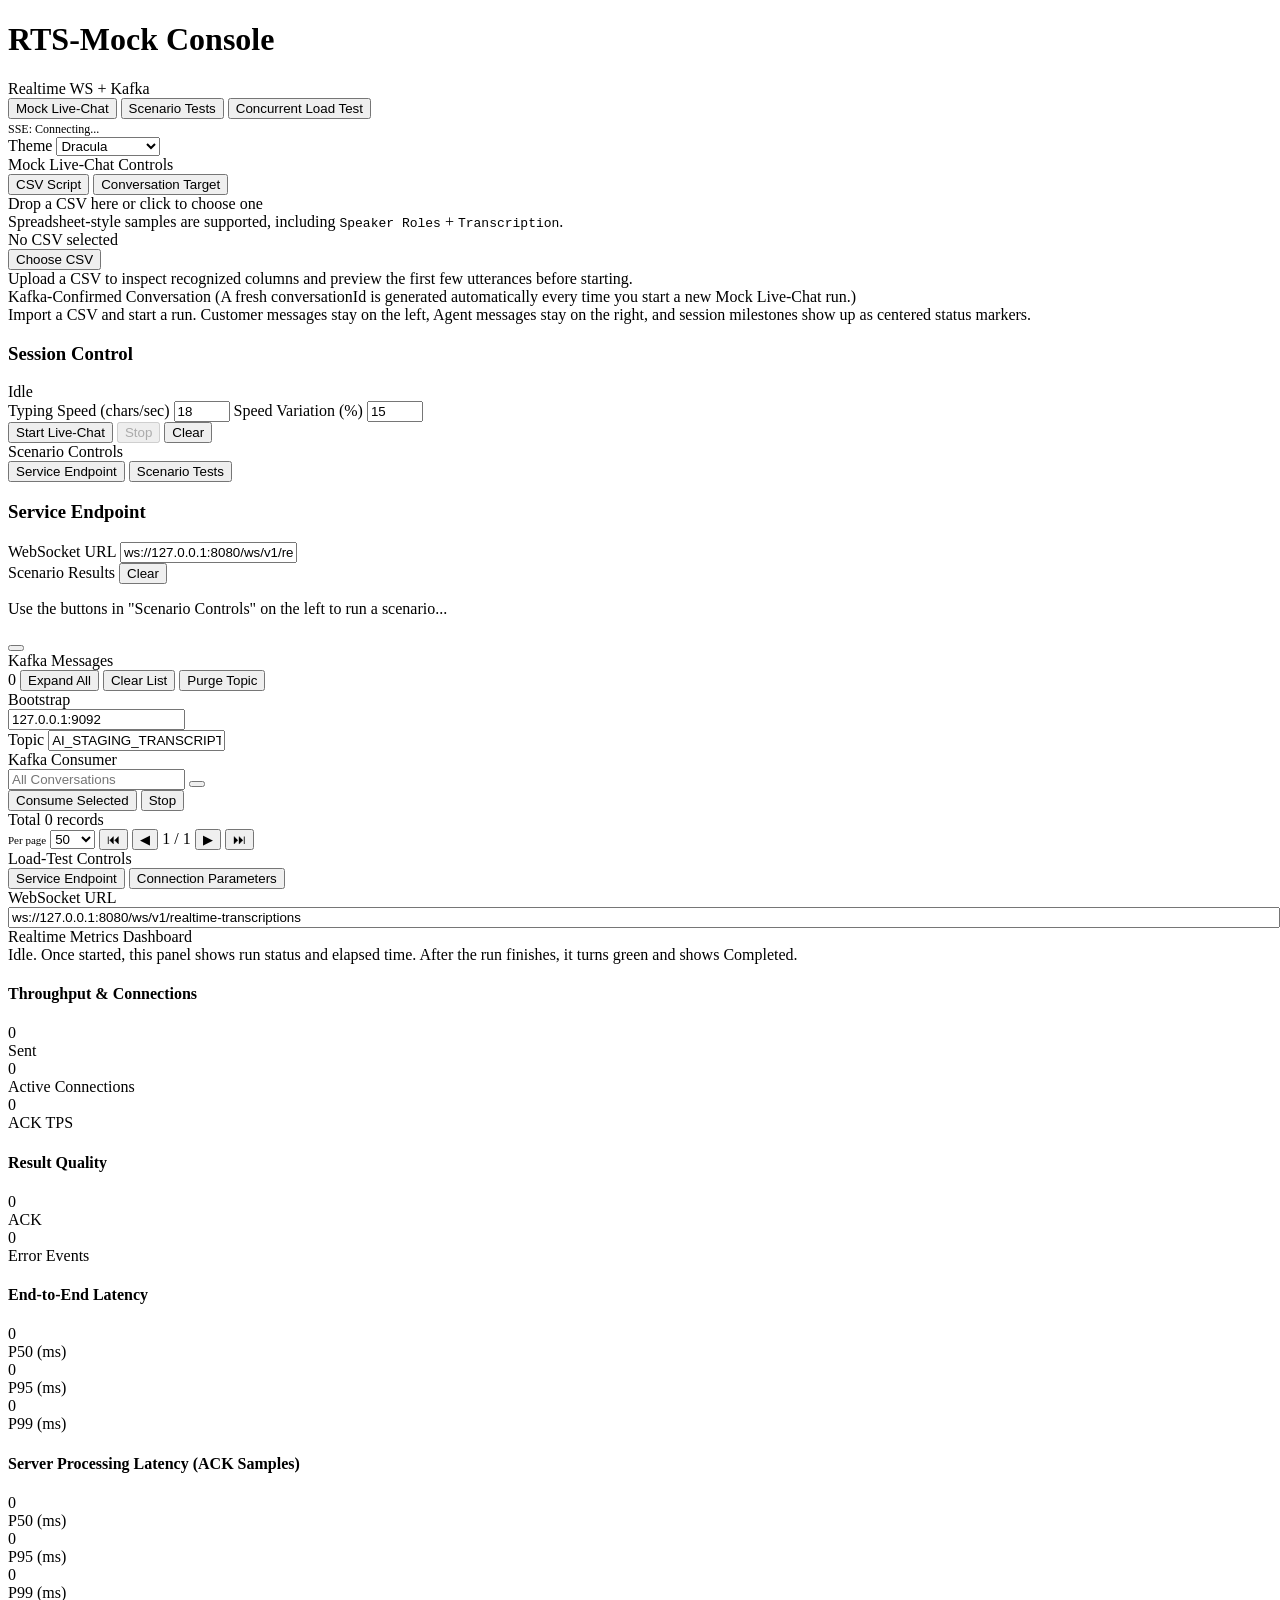
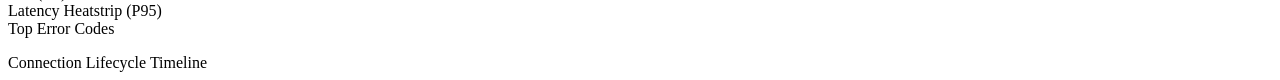
==== commit a40f52dc: "Enhance Live-Chat UI and functionality - Added a conversation ID display and copy button to the Live" ====
--- a/mock_client/static/index.html
+++ b/mock_client/static/index.html
@@ -102,11 +102,37 @@
       <span class="livechat-thread-panel-copy">(A fresh conversationId is generated automatically every time you start a new Mock Live-Chat run.)</span>
     </div>
     <div class="panel-body">
+      <div class="livechat-thread-shell">
+        <div id="livechat-thread-empty" class="livechat-empty">
+          Import a CSV and start a run. Customer messages stay on the left, Agent messages stay on the right, and session milestones show up as centered status markers.
+        </div>
+        <div id="livechat-thread" class="livechat-thread"></div>
+      </div>
       <section class="cp-card livechat-session-card">
         <div class="livechat-session-header">
           <h3 class="cp-card-title"><span class="cp-card-dot" aria-hidden="true"></span>Session Control</h3>
           <div class="livechat-session-header-center">
-            <div id="livechat-conversation-pill" class="livechat-conversation-pill" hidden></div>
+            <div class="livechat-conversation-cluster" id="livechat-conversation-cluster" hidden>
+              <div
+                class="livechat-conversation-pill"
+                id="livechat-conversation-pill"
+                role="button"
+                tabindex="0"
+                title="Click to copy conversationId"
+                onclick="copyLiveChatConversationId()"
+                onkeydown="if(event.key==='Enter'||event.key===' '){event.preventDefault();copyLiveChatConversationId();}"
+              >
+                <span class="livechat-conversation-prefix">conversationId:</span>
+                <span class="livechat-conversation-id" id="livechat-conversation-id-value"></span>
+              </div>
+              <button
+                type="button"
+                class="livechat-copy-cid-btn panel-header-action"
+                id="btn-livechat-copy-cid"
+                onclick="copyLiveChatConversationId()"
+                title="Copy conversationId"
+              >Copy</button>
+            </div>
           </div>
           <div id="livechat-status-banner" class="livechat-status livechat-status--idle" role="status" aria-live="polite">Idle</div>
         </div>
@@ -123,19 +149,13 @@
               </label>
             </div>
             <div class="livechat-actions livechat-actions--header">
-              <button type="button" class="success" id="btn-livechat-start" onclick="startLiveChat()">Start Live-Chat</button>
+              <button type="button" class="success" id="btn-livechat-start">Start Live-Chat</button>
               <button type="button" class="danger" id="btn-livechat-stop" onclick="stopLiveChat()" disabled>Stop</button>
               <button type="button" class="panel-header-action" id="btn-livechat-clear" onclick="clearLiveChat()">Clear</button>
             </div>
           </div>
         </div>
       </section>
-      <div class="livechat-thread-shell">
-        <div id="livechat-thread-empty" class="livechat-empty">
-          Import a CSV and start a run. Customer messages stay on the left, Agent messages stay on the right, and session milestones show up as centered status markers.
-        </div>
-        <div id="livechat-thread" class="livechat-thread"></div>
-      </div>
     </div>
   </div>
 </div>
